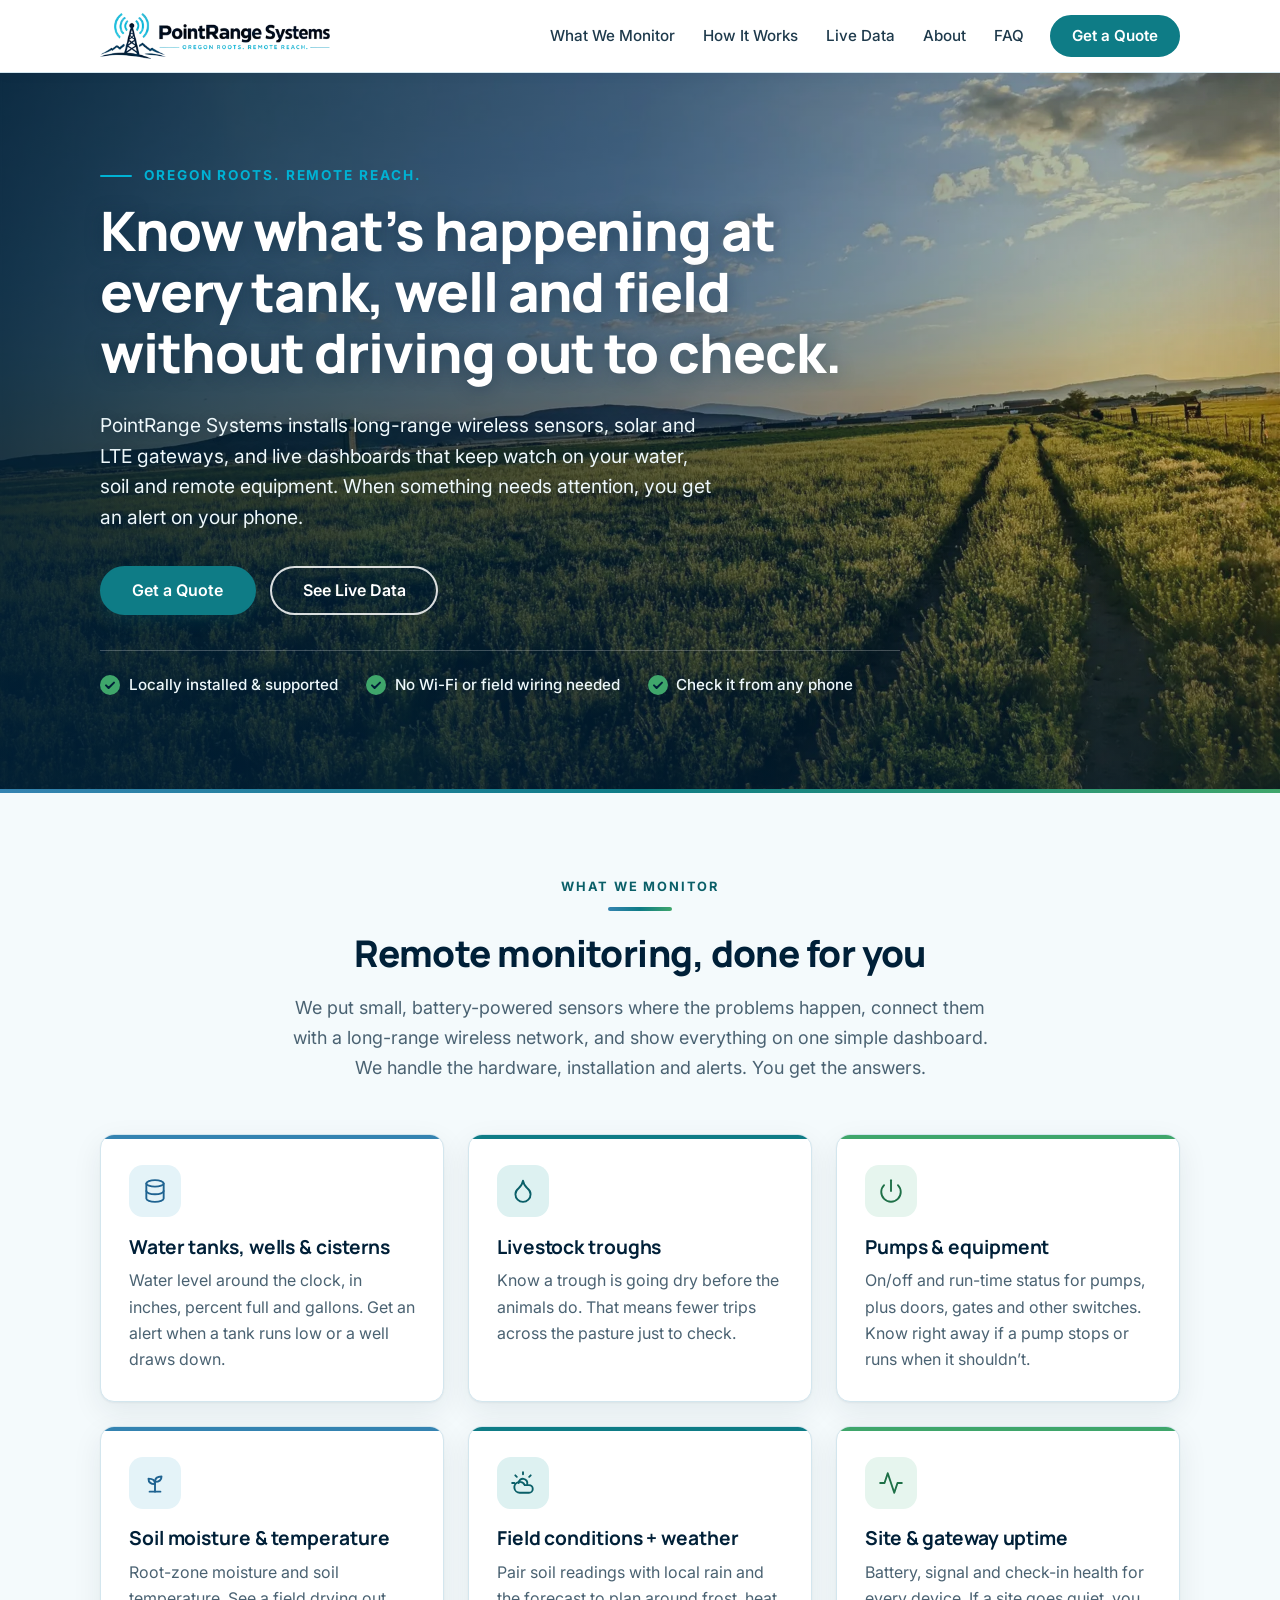
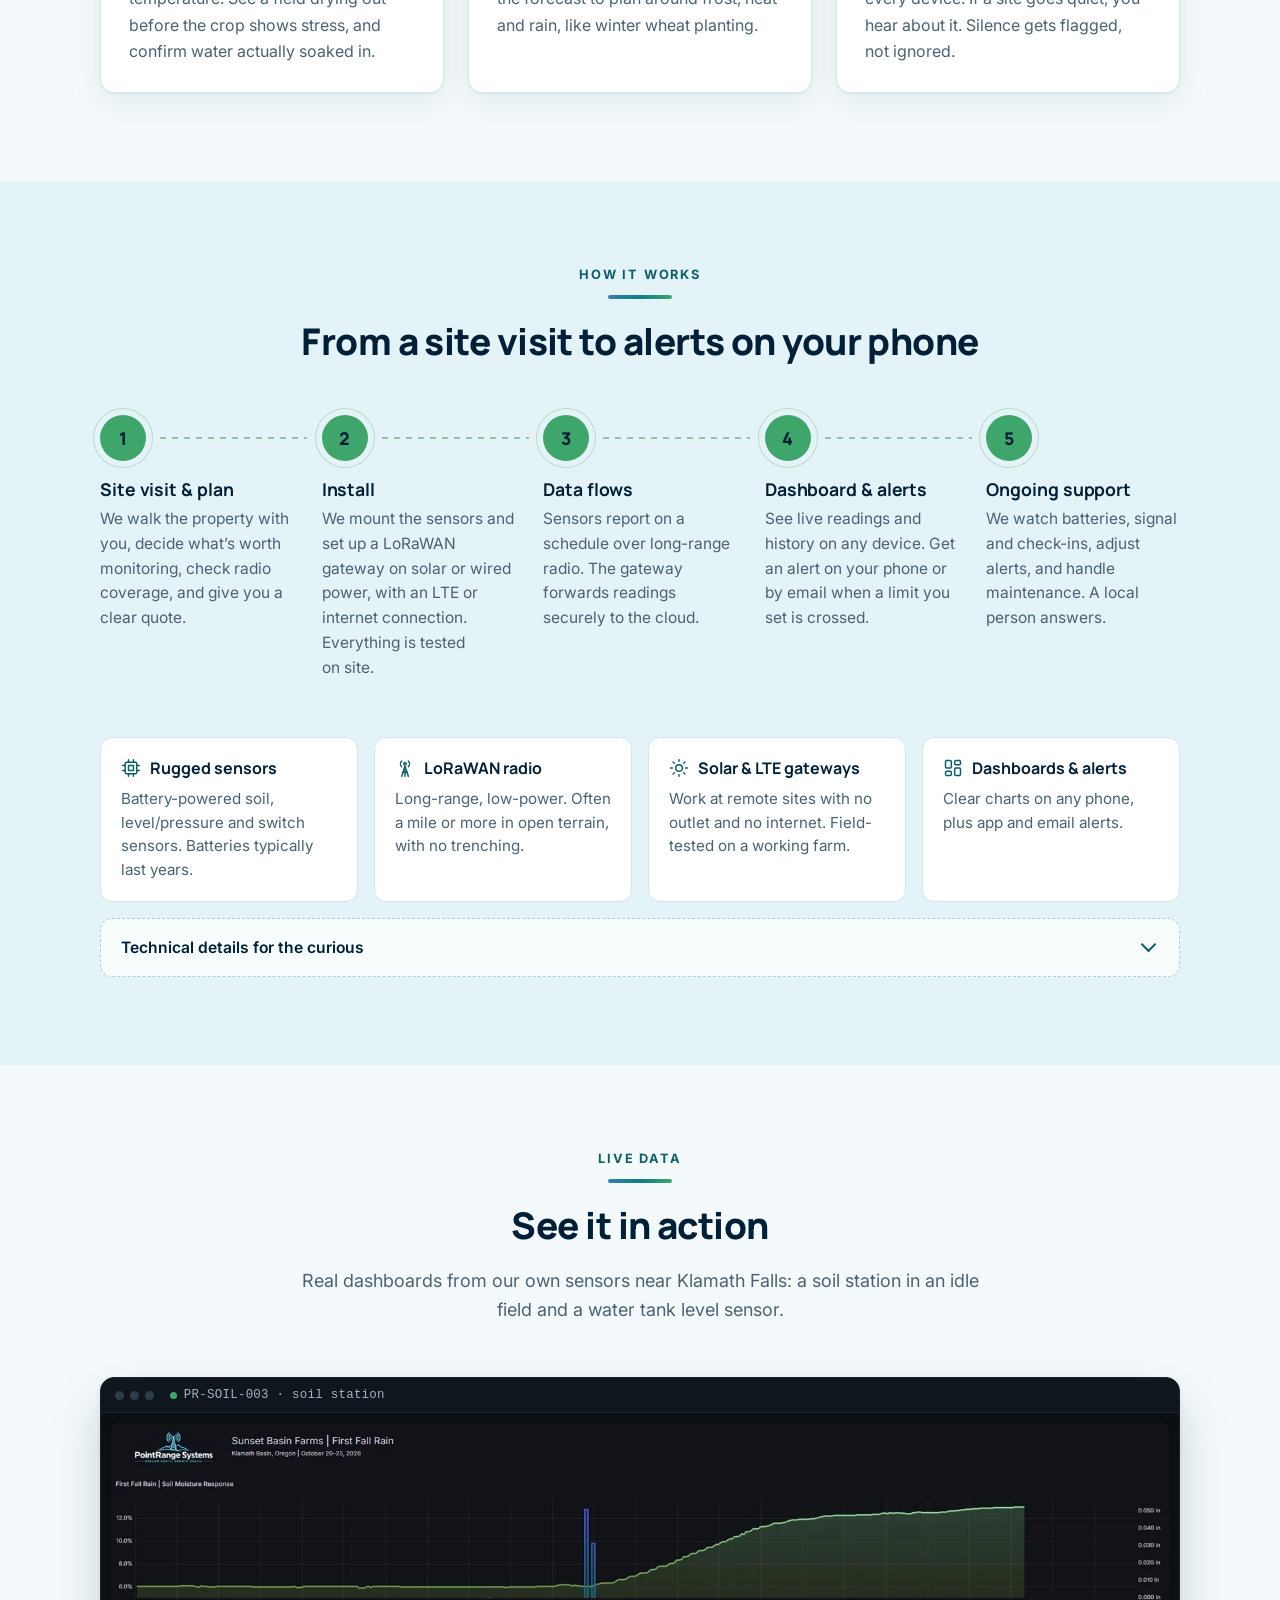
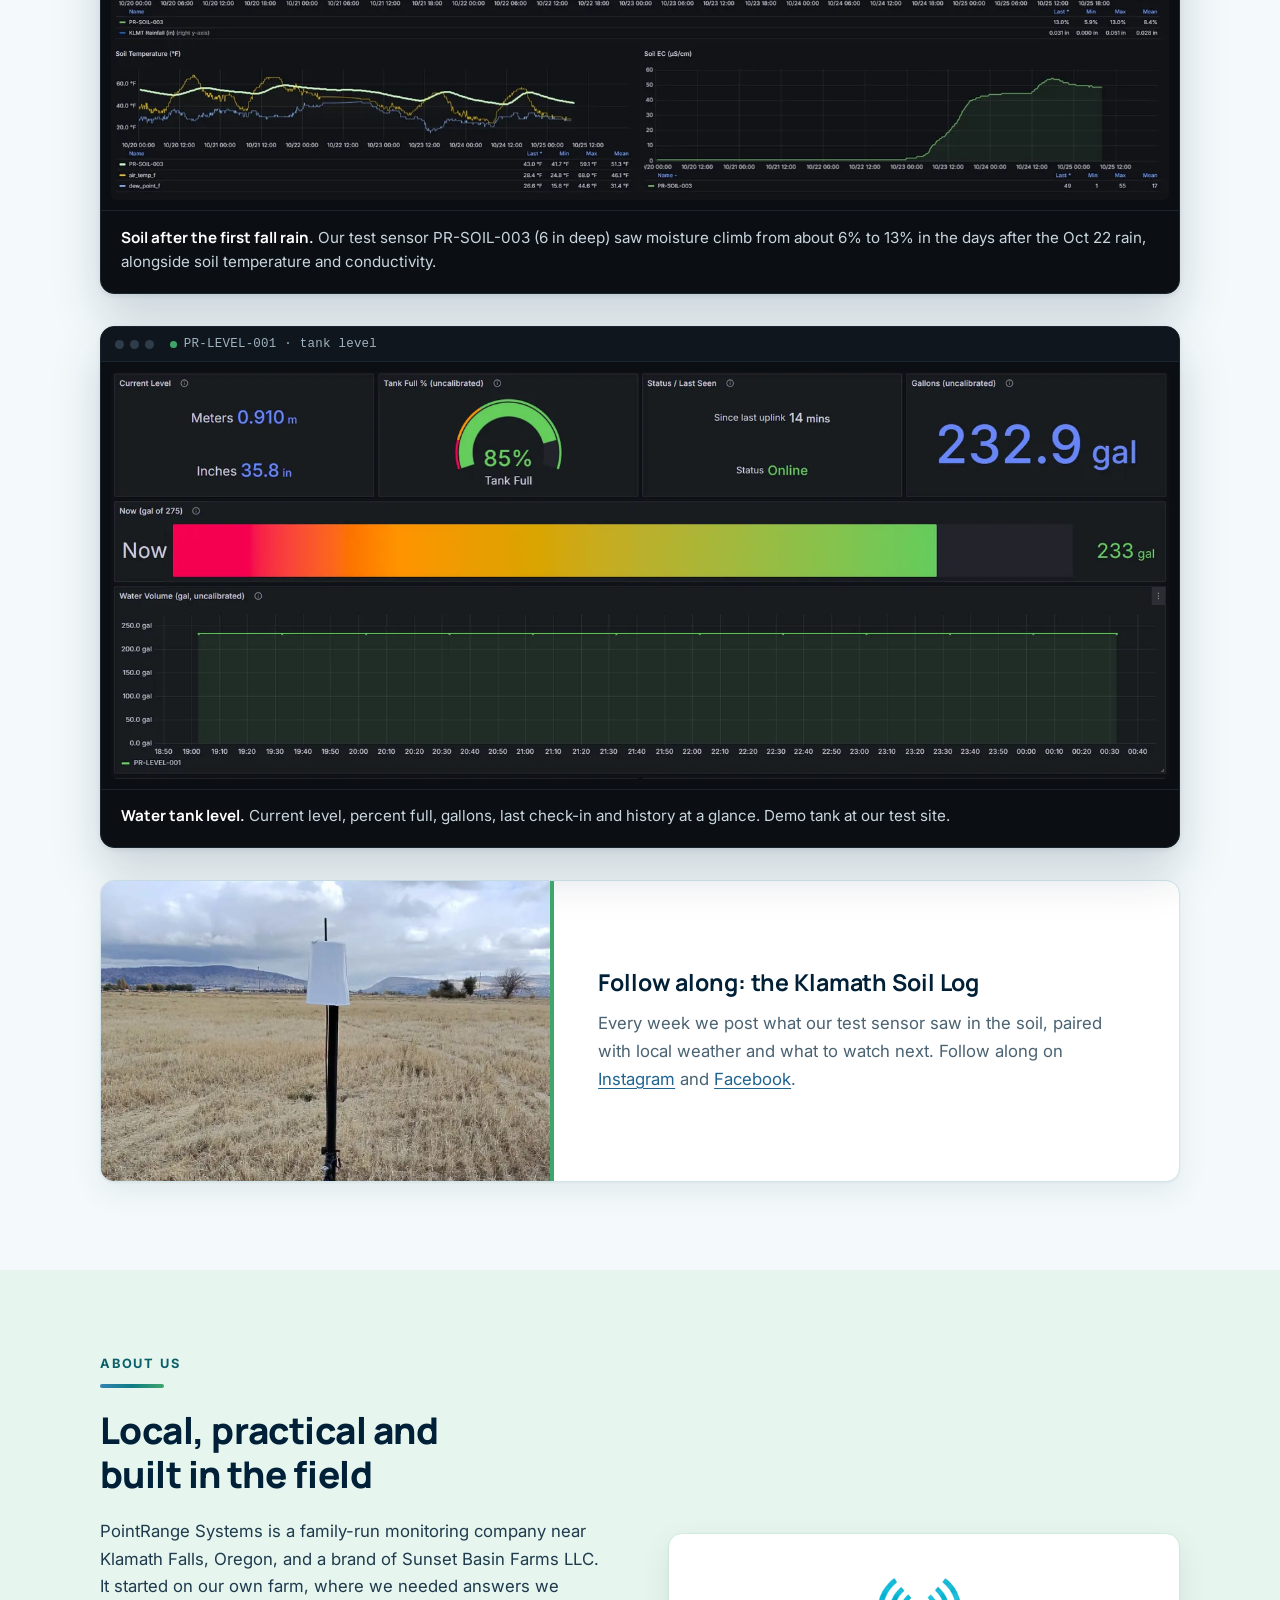
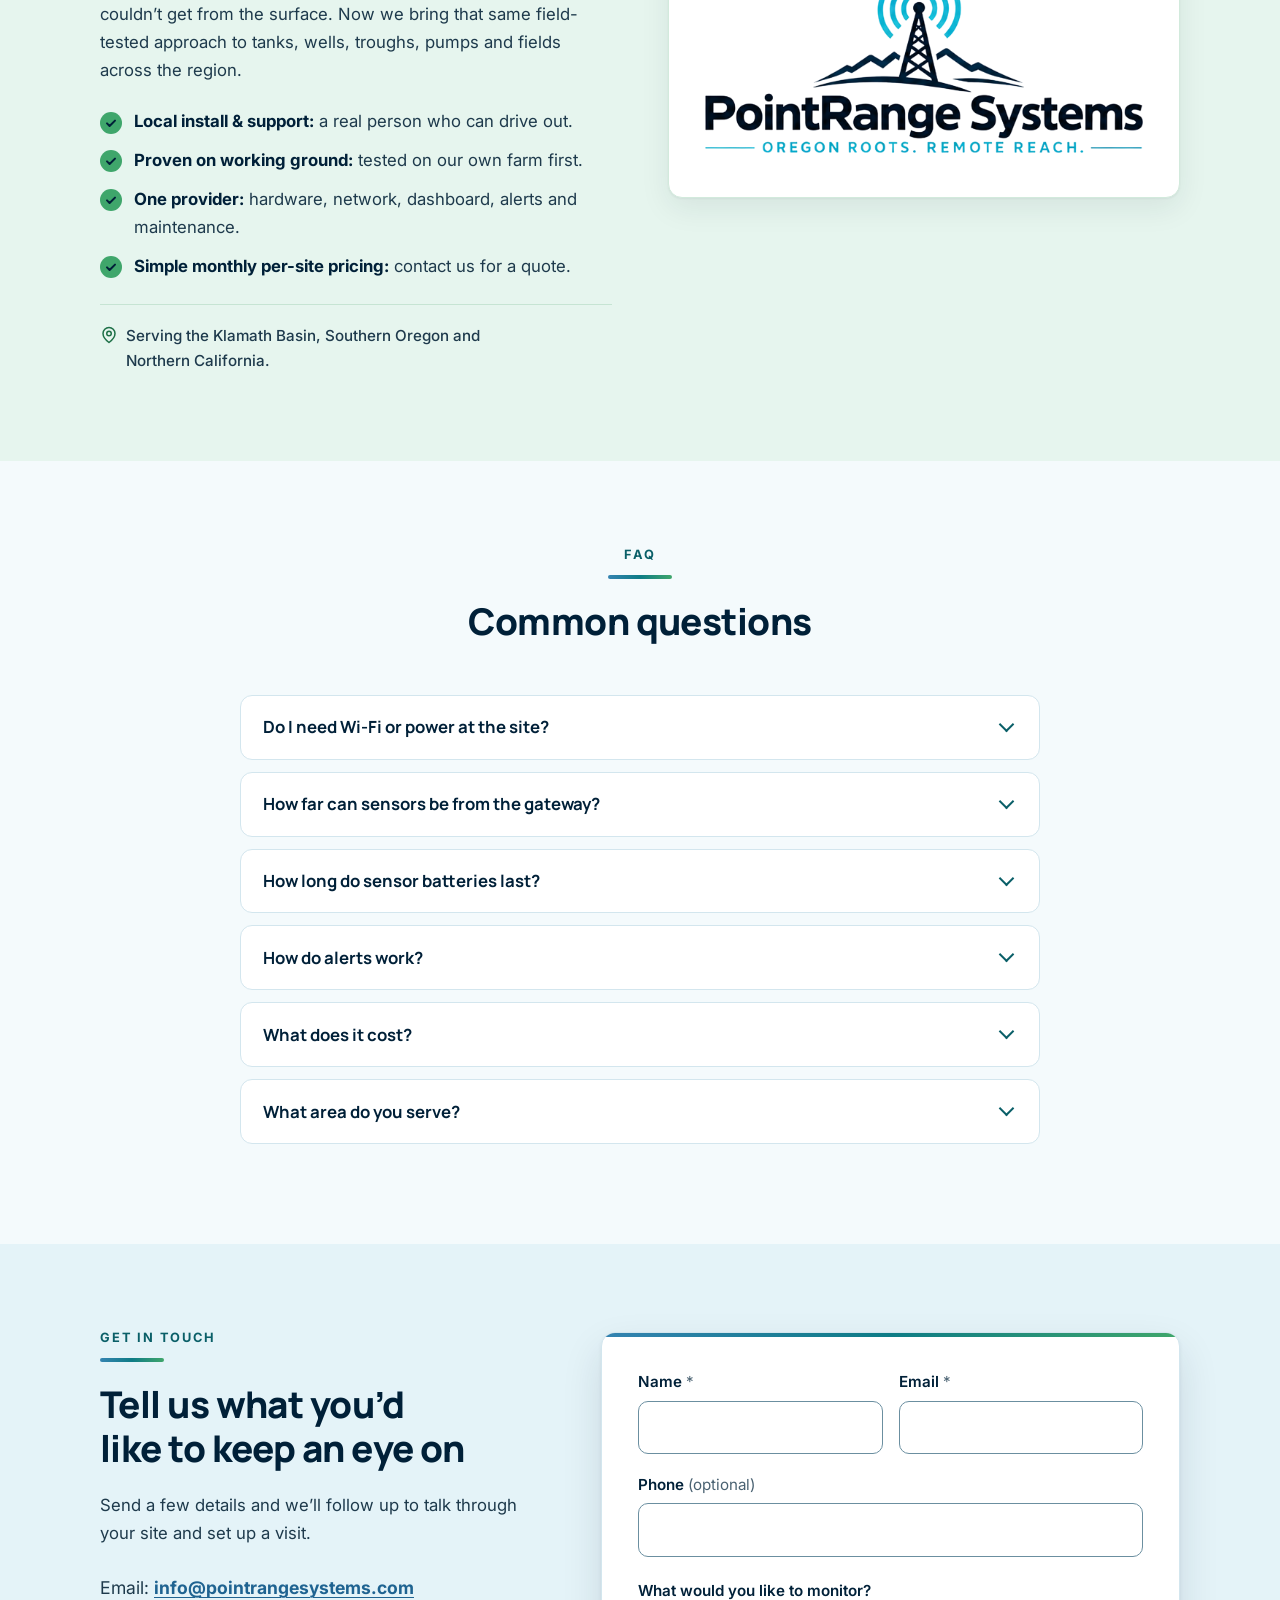
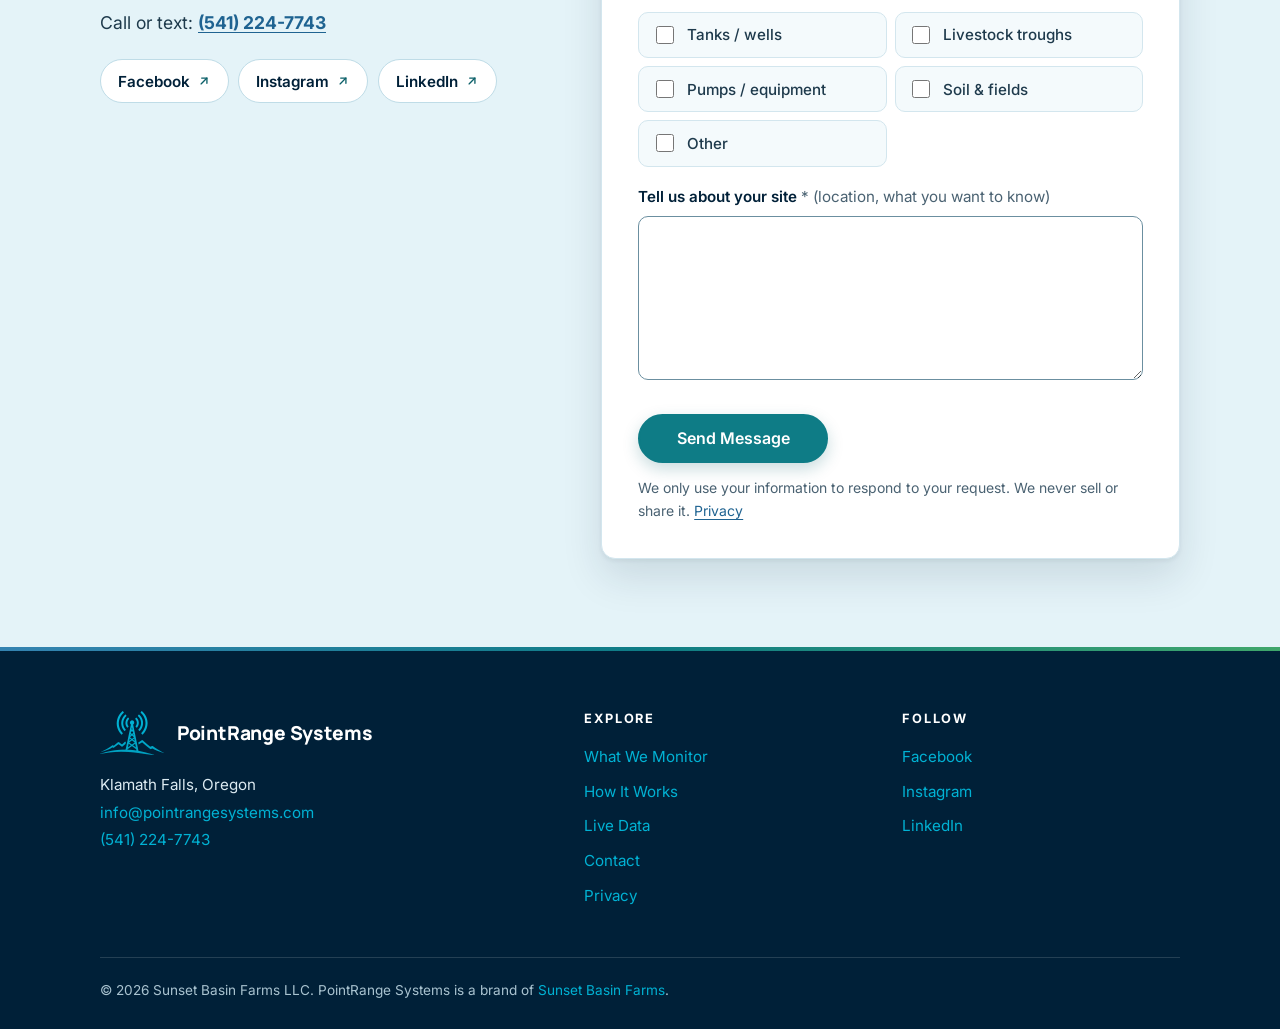
==== index.html @ 71bcc637 "Add files via upload" ====
<!DOCTYPE html>
<html lang="en">
<head>
<meta charset="UTF-8">
<meta name="viewport" content="width=device-width, initial-scale=1.0">
<title>PointRange Systems | Remote Water, Soil &amp; Site Monitoring | Klamath Falls, Oregon</title>
<meta name="description" content="Long-range wireless sensors, solar/LTE gateways and live dashboards for tanks, wells, pumps, soil and remote sites. Locally installed in the Klamath Basin.">
<link rel="canonical" href="https://pointrangesystems.com/">
<meta name="theme-color" content="#002038">
<meta property="og:type" content="website">
<meta property="og:url" content="https://pointrangesystems.com/">
<meta property="og:title" content="PointRange Systems: Know What&rsquo;s Happening at Every Remote Site">
<meta property="og:description" content="Wireless monitoring for water tanks, wells, troughs, pumps, soil and field conditions, with phone and email alerts. Oregon roots. Remote reach.">
<meta property="og:image" content="https://pointrangesystems.com/og-image.png">
<meta property="og:image:width" content="1200"><meta property="og:image:height" content="630">
<meta property="og:image:alt" content="PointRange Systems logo next to a LoRaWAN sensor station in a field near Klamath Falls">
<meta name="twitter:card" content="summary_large_image">
<meta name="twitter:title" content="PointRange Systems: Know What&rsquo;s Happening at Every Remote Site">
<meta name="twitter:description" content="Wireless monitoring for water tanks, wells, troughs, pumps, soil and field conditions, with phone and email alerts. Oregon roots. Remote reach.">
<meta name="twitter:image" content="https://pointrangesystems.com/og-image.png">
<link rel="icon" href="favicon.ico" sizes="any">
<link rel="icon" href="favicon-32.png" type="image/png" sizes="32x32">
<link rel="apple-touch-icon" href="apple-touch-icon.png">
<link rel="manifest" href="site.webmanifest">
<link rel="preconnect" href="https://fonts.googleapis.com"><link rel="preconnect" href="https://fonts.gstatic.com" crossorigin>
<link href="https://fonts.googleapis.com/css2?family=Inter:wght@400;500;600&amp;family=Manrope:wght@700;800&amp;display=swap" rel="stylesheet">
<link rel="preload" as="image" href="images/hero-field-golden-hour.webp" type="image/webp" fetchpriority="high">
<link rel="stylesheet" href="css/styles.css">
<script>document.documentElement.className="js";</script>
<script type="application/ld+json">
{"@context":"https://schema.org","@type":"LocalBusiness","name":"PointRange Systems","url":"https://pointrangesystems.com/","logo":"https://pointrangesystems.com/images/brand/logo-full.png","image":"https://pointrangesystems.com/og-image.png","email":"info@pointrangesystems.com","telephone":"+1-541-224-7743","description":"LoRaWAN remote monitoring for water tanks, wells, troughs, pumps, soil and remote sites.","address":{"@type":"PostalAddress","addressLocality":"Klamath Falls","addressRegion":"OR","addressCountry":"US"},"areaServed":["Klamath Basin","Southern Oregon","Northern California"],"parentOrganization":{"@type":"Organization","name":"Sunset Basin Farms LLC"},"sameAs":["https://facebook.com/pointrangesystems","https://instagram.com/pointrangesystems","https://www.linkedin.com/company/133397220/"]}
</script>
<!-- Optional: paste a cookie-free analytics snippet (Cloudflare Web Analytics / Plausible) here. -->
</head>
<body>
<a class="skip" href="#main">Skip to content</a>
<header class="site-header">
  <nav class="site-nav" aria-label="Main">
    <div class="wrap">
      <a href="#top" class="logo"><img src="images/brand/logo-horizontal.png" alt="PointRange Systems" width="720" height="144"></a>
      <button class="nav-toggle" type="button" aria-label="Open menu" aria-expanded="false" aria-controls="primary-nav"><span></span></button>
      <ul id="primary-nav" class="nav-links">
        <li><a href="#monitor">What We Monitor</a></li>
        <li><a href="#how">How It Works</a></li>
        <li><a href="#live">Live Data</a></li>
        <li><a href="#about">About</a></li>
        <li><a href="#faq">FAQ</a></li>
        <li><a href="#contact" class="btn btn-primary">Get a Quote</a></li>
      </ul>
    </div>
  </nav>
</header>

<main id="main">

<!-- HERO -->
<section class="hero" id="top">
  <picture><source srcset="images/hero-field-golden-hour.webp" type="image/webp"><img src="images/hero-field-golden-hour.jpg" alt="Open farm field at golden hour with mountains on the horizon near Klamath Falls, Oregon" width="1920" height="1080" fetchpriority="high" decoding="async"></picture>
  <div class="wrap">
    <span class="eyebrow">Oregon Roots. Remote Reach.</span>
    <h1>Know what&rsquo;s happening at every tank, well and field without driving out to check.</h1>
    <p class="sub">PointRange Systems installs long-range wireless sensors, solar and LTE gateways, and live dashboards that keep watch on your water, soil and remote equipment. When something needs attention, you get an alert on your phone.</p>
    <div class="actions">
      <a href="#contact" class="btn btn-primary">Get a Quote</a>
      <a href="#live" class="btn btn-outline">See Live Data</a>
    </div>
    <ul class="trust">
      <li>Locally installed &amp; supported</li>
      <li>No Wi-Fi or field wiring needed</li>
      <li>Check it from any phone</li>
    </ul>
  </div>
</section>

<!-- WHAT WE MONITOR -->
<section id="monitor">
  <div class="wrap">
    <div class="section-head center">
      <span class="eyebrow">What We Monitor</span>
      <div class="accent-bar"></div>
      <h2>Remote monitoring, done for you</h2>
      <p class="lead">We put small, battery-powered sensors where the problems happen, connect them with a long-range wireless network, and show everything on one simple dashboard. We handle the hardware, installation and alerts. You get the answers.</p>
    </div>
    <div class="grid g3">
      <article class="card"><span class="icon" aria-hidden="true"><svg viewBox="0 0 24 24" fill="none" stroke="currentColor" stroke-width="1.75" stroke-linecap="round" stroke-linejoin="round"><ellipse cx="12" cy="5" rx="8" ry="3"/><path d="M4 5v14c0 1.7 3.6 3 8 3s8-1.3 8-3V5"/><path d="M4 12c0 1.7 3.6 3 8 3s8-1.3 8-3"/></svg></span><h3>Water tanks, wells &amp; cisterns</h3><p>Water level around the clock, in inches, percent full and gallons. Get an alert when a tank runs low or a well draws down.</p></article>
      <article class="card"><span class="icon" aria-hidden="true"><svg viewBox="0 0 24 24" fill="none" stroke="currentColor" stroke-width="1.75" stroke-linecap="round" stroke-linejoin="round"><path d="M12 22a7 7 0 0 0 7-7c0-2-1-3.9-3-5.5S12.5 5.5 12 2.5C11.5 5.5 10 7.9 8 9.5S5 13 5 15a7 7 0 0 0 7 7z"/></svg></span><h3>Livestock troughs</h3><p>Know a trough is going dry before the animals do. That means fewer trips across the pasture just to check.</p></article>
      <article class="card"><span class="icon" aria-hidden="true"><svg viewBox="0 0 24 24" fill="none" stroke="currentColor" stroke-width="1.75" stroke-linecap="round" stroke-linejoin="round"><path d="M12 2v10"/><path d="M18.4 6.6a9 9 0 1 1-12.8 0"/></svg></span><h3>Pumps &amp; equipment</h3><p>On/off and run-time status for pumps, plus doors, gates and other switches. Know right away if a pump stops or runs when it shouldn&rsquo;t.</p></article>
      <article class="card"><span class="icon" aria-hidden="true"><svg viewBox="0 0 24 24" fill="none" stroke="currentColor" stroke-width="1.75" stroke-linecap="round" stroke-linejoin="round"><path d="M7 20h10"/><path d="M12 20v-9"/><path d="M12 11c0-3 2-5 6-5 0 3-2 5-6 5z"/><path d="M12 13c0-3-2-5-6-5 0 3 2 5 6 5z"/></svg></span><h3>Soil moisture &amp; temperature</h3><p>Root-zone moisture and soil temperature. See a field drying out before the crop shows stress, and confirm water actually soaked in.</p></article>
      <article class="card"><span class="icon" aria-hidden="true"><svg viewBox="0 0 24 24" fill="none" stroke="currentColor" stroke-width="1.75" stroke-linecap="round" stroke-linejoin="round"><path d="M12 2v2M4.9 4.9l1.4 1.4M2 12h2M19.1 4.9l-1.4 1.4"/><path d="M15.9 13A4 4 0 1 0 8 12"/><path d="M17.5 21H9a5 5 0 1 1 4.6-7h3.9a3.5 3.5 0 0 1 0 7z"/></svg></span><h3>Field conditions + weather</h3><p>Pair soil readings with local rain and the forecast to plan around frost, heat and rain, like winter wheat planting.</p></article>
      <article class="card"><span class="icon" aria-hidden="true"><svg viewBox="0 0 24 24" fill="none" stroke="currentColor" stroke-width="1.75" stroke-linecap="round" stroke-linejoin="round"><path d="M22 12h-4l-3 9L9 3l-3 9H2"/></svg></span><h3>Site &amp; gateway uptime</h3><p>Battery, signal and check-in health for every device. If a site goes quiet, you hear about it. Silence gets flagged, not ignored.</p></article>
    </div>
  </div>
</section>

<!-- HOW IT WORKS -->
<section id="how" class="band-sky">
  <div class="wrap">
    <div class="section-head center">
      <span class="eyebrow">How It Works</span>
      <div class="accent-bar"></div>
      <h2>From a site visit to alerts on your phone</h2>
    </div>
    <ol class="steps">
      <li><h3>Site visit &amp; plan</h3><p>We walk the property with you, decide what&rsquo;s worth monitoring, check radio coverage, and give you a clear quote.</p></li>
      <li><h3>Install</h3><p>We mount the sensors and set up a LoRaWAN gateway on solar or wired power, with an LTE or internet connection. Everything is tested on site.</p></li>
      <li><h3>Data flows</h3><p>Sensors report on a schedule over long-range radio. The gateway forwards readings securely to the cloud.</p></li>
      <li><h3>Dashboard &amp; alerts</h3><p>See live readings and history on any device. Get an alert on your phone or by email when a limit you set is crossed.</p></li>
      <li><h3>Ongoing support</h3><p>We watch batteries, signal and check-ins, adjust alerts, and handle maintenance. A local person answers.</p></li>
    </ol>
    <ul class="mini-tech">
      <li><strong><svg viewBox="0 0 24 24" fill="none" stroke="currentColor" stroke-width="1.75" stroke-linecap="round" stroke-linejoin="round" aria-hidden="true"><rect x="5" y="5" width="14" height="14" rx="2"/><path d="M9 9h6v6H9z"/><path d="M9 2v3M15 2v3M9 19v3M15 19v3M2 9h3M2 15h3M19 9h3M19 15h3"/></svg>Rugged sensors</strong>Battery-powered soil, level/pressure and switch sensors. Batteries typically last years.</li>
      <li><strong><svg viewBox="0 0 24 24" fill="none" stroke="currentColor" stroke-width="1.75" stroke-linecap="round" stroke-linejoin="round" aria-hidden="true"><path d="M12 10v12"/><path d="M8 22l4-12 4 12"/><path d="M9.5 17h5"/><circle cx="12" cy="7" r="1.5"/><path d="M8 3.5a5 5 0 0 0 0 7M16 3.5a5 5 0 0 1 0 7"/></svg>LoRaWAN radio</strong>Long-range, low-power. Often a mile or more in open terrain, with no trenching.</li>
      <li><strong><svg viewBox="0 0 24 24" fill="none" stroke="currentColor" stroke-width="1.75" stroke-linecap="round" stroke-linejoin="round" aria-hidden="true"><circle cx="12" cy="12" r="4"/><path d="M12 2v2M12 20v2M4.9 4.9l1.4 1.4M17.7 17.7l1.4 1.4M2 12h2M20 12h2M4.9 19.1l1.4-1.4M17.7 6.3l1.4-1.4"/></svg>Solar &amp; LTE gateways</strong>Work at remote sites with no outlet and no internet. Field-tested on a working farm.</li>
      <li><strong><svg viewBox="0 0 24 24" fill="none" stroke="currentColor" stroke-width="1.75" stroke-linecap="round" stroke-linejoin="round" aria-hidden="true"><rect x="3" y="3" width="7" height="9" rx="1.5"/><rect x="14" y="3" width="7" height="5" rx="1.5"/><rect x="14" y="12" width="7" height="9" rx="1.5"/><rect x="3" y="16" width="7" height="5" rx="1.5"/></svg>Dashboards &amp; alerts</strong>Clear charts on any phone, plus app and email alerts.</li>
    </ul>
    <details class="tech">
      <summary>Technical details for the curious</summary>
      <p>Sensors transmit on LoRaWAN (US915). We deploy Dragino LPS8-N and DLOS8N (LTE) gateways, soil moisture/temperature/EC probes, submersible pressure transmitters for tank and well levels, RS485 adapters for industrial sensors, and dry-contact counters for pump status and doors. The back end runs on ChirpStack, MQTT, Node-RED, InfluxDB and PostgreSQL, with Grafana dashboards and uptime monitoring with automated alerts.</p>
    </details>
  </div>
</section>

<!-- LIVE DATA -->
<section id="live">
  <div class="wrap">
    <div class="section-head center">
      <span class="eyebrow">Live Data</span>
      <div class="accent-bar"></div>
      <h2>See it in action</h2>
      <p class="lead">Real dashboards from our own sensors near Klamath Falls: a soil station in an idle field and a water tank level sensor.</p>
    </div>
    <div class="live-grid">
      <figure class="screen">
        <div class="screen-bar" aria-hidden="true"><i></i><i></i><i></i><span>PR-SOIL-003 &middot; soil station</span><b class="swipe-hint">Swipe to pan &rarr;</b></div>
        <div class="screen-view" tabindex="0" role="group" aria-label="Soil dashboard screenshot (scrolls sideways on small screens)"><picture><source srcset="images/dashboard-soil-first-rain.webp" type="image/webp"><img src="images/dashboard-soil-first-rain.jpg" alt="Grafana dashboard showing soil moisture at 6 inches rising from about 6% to 13% after the October 22 rain, with soil temperature and conductivity charts" width="1600" height="570" loading="lazy" decoding="async"></picture></div>
        <figcaption><strong>Soil after the first fall rain.</strong> Our test sensor PR-SOIL-003 (6&nbsp;in deep) saw moisture climb from about 6% to 13% in the days after the Oct 22 rain, alongside soil temperature and conductivity.</figcaption>
      </figure>
      <figure class="screen">
        <div class="screen-bar" aria-hidden="true"><i></i><i></i><i></i><span>PR-LEVEL-001 &middot; tank level</span><b class="swipe-hint">Swipe to pan &rarr;</b></div>
        <div class="screen-view" tabindex="0" role="group" aria-label="Tank level dashboard screenshot (scrolls sideways on small screens)"><picture><source srcset="images/dashboard-tank-level.webp" type="image/webp"><img src="images/dashboard-tank-level.jpg" alt="Tank level dashboard showing 85% full, 232.9 gallons, status online, and a water volume chart over time" width="1600" height="615" loading="lazy" decoding="async"></picture></div>
        <figcaption><strong>Water tank level.</strong> Current level, percent full, gallons, last check-in and history at a glance. Demo tank at our test site.</figcaption>
      </figure>
    </div>
    <div class="soil-log">
      <div class="photo"><picture><source srcset="images/field-sensor-klamath-test.webp" type="image/webp"><img src="images/field-sensor-klamath-test.jpg" alt="PointRange LoRaWAN sensor station on a mast in a dry, idle field with mountains and cloudy sky near Klamath Falls" width="1080" height="960" loading="lazy" decoding="async"></picture></div>
      <div class="soil-log-body">
        <h3>Follow along: the Klamath Soil Log</h3>
        <p>Every week we post what our test sensor saw in the soil, paired with local weather and what to watch next. Follow along on <a href="https://instagram.com/pointrangesystems" target="_blank" rel="noopener" aria-label="Instagram: PointRange Systems (opens in a new tab)">Instagram</a> and <a href="https://facebook.com/pointrangesystems" target="_blank" rel="noopener" aria-label="Facebook: PointRange Systems (opens in a new tab)">Facebook</a>.</p>
      </div>
    </div>
  </div>
</section>

<!-- ABOUT -->
<section id="about" class="band-sea">
  <div class="wrap split">
    <div>
      <span class="eyebrow">About Us</span>
      <div class="accent-bar"></div>
      <h2>Local, practical and built in the field</h2>
      <p>PointRange Systems is a family-run monitoring company near Klamath Falls, Oregon, and a brand of Sunset Basin Farms LLC. It started on our own farm, where we needed answers we couldn&rsquo;t get from the surface. Now we bring that same field-tested approach to tanks, wells, troughs, pumps and fields across the region.</p>
      <ul class="why-list">
        <li><strong>Local install &amp; support:</strong> a real person who can drive out.</li>
        <li><strong>Proven on working ground:</strong> tested on our own farm first.</li>
        <li><strong>One provider:</strong> hardware, network, dashboard, alerts and maintenance.</li>
        <li><strong>Simple monthly per-site pricing:</strong> contact us for a quote.</li>
      </ul>
      <p class="micro">Serving the Klamath Basin, Southern Oregon and Northern California.</p>
    </div>
    <div class="logo-card"><img src="images/brand/logo-full.png" alt="PointRange Systems: Oregon roots, remote reach" width="1200" height="480" loading="lazy" decoding="async"></div>
  </div>
</section>

<!-- FAQ -->
<section id="faq">
  <div class="wrap">
    <div class="section-head center">
      <span class="eyebrow">FAQ</span>
      <div class="accent-bar"></div>
      <h2>Common questions</h2>
    </div>
    <div class="faq">
      <details><summary>Do I need Wi-Fi or power at the site?</summary><p>No. Sensors run on batteries and talk to our gateway over long-range radio. The gateway can send data over cellular (LTE) and run on solar where there&rsquo;s no outlet.</p></details>
      <details><summary>How far can sensors be from the gateway?</summary><p>Often a mile or more in open terrain. Hills, trees and buildings shorten that. We check coverage during the site visit.</p></details>
      <details><summary>How long do sensor batteries last?</summary><p>Typically years, depending on how often a sensor reports. We monitor battery levels and replace them before they run out.</p></details>
      <details><summary>How do alerts work?</summary><p>We set limits with you, like a tank below 30%, a pump that stopped, or a sensor that hasn&rsquo;t checked in. When one is crossed, you get an alert on your phone and/or by email.</p></details>
      <details><summary>What does it cost?</summary><p>Simple monthly per-site pricing that covers monitoring, dashboard access, alerts and support. Hardware and installation are quoted for your site. Contact us for a quote.</p></details>
      <details><summary>What area do you serve?</summary><p>The Klamath Basin, Southern Oregon and Northern California. If you&rsquo;re farther out, ask anyway.</p></details>
    </div>
  </div>
</section>

<!-- CONTACT -->
<section id="contact" class="band-sky">
  <div class="wrap contact-grid">
    <div>
      <span class="eyebrow">Get in Touch</span>
      <div class="accent-bar"></div>
      <h2>Tell us what you&rsquo;d like to keep an eye on</h2>
      <p>Send a few details and we&rsquo;ll follow up to talk through your site and set up a visit.</p>
      <p class="contact-email">Email: <a href="mailto:info@pointrangesystems.com"><strong>info@pointrangesystems.com</strong></a></p>
      <p class="contact-email">Call or text: <a href="tel:+15412247743"><strong>(541) 224-7743</strong></a></p>
      <div class="socials">
        <a href="https://facebook.com/pointrangesystems" target="_blank" rel="noopener" aria-label="PointRange Systems on Facebook (opens in a new tab)">Facebook <svg viewBox="0 0 24 24" fill="none" stroke="currentColor" stroke-width="2.25" stroke-linecap="round" stroke-linejoin="round" aria-hidden="true"><path d="M7 17 17 7"/><path d="M8 7h9v9"/></svg></a>
        <a href="https://instagram.com/pointrangesystems" target="_blank" rel="noopener" aria-label="PointRange Systems on Instagram (opens in a new tab)">Instagram <svg viewBox="0 0 24 24" fill="none" stroke="currentColor" stroke-width="2.25" stroke-linecap="round" stroke-linejoin="round" aria-hidden="true"><path d="M7 17 17 7"/><path d="M8 7h9v9"/></svg></a>
        <a href="https://www.linkedin.com/company/133397220/" target="_blank" rel="noopener" aria-label="PointRange Systems on LinkedIn (opens in a new tab)">LinkedIn <svg viewBox="0 0 24 24" fill="none" stroke="currentColor" stroke-width="2.25" stroke-linecap="round" stroke-linejoin="round" aria-hidden="true"><path d="M7 17 17 7"/><path d="M8 7h9v9"/></svg></a>
      </div>
    </div>
    <form id="contact-form" action="https://formspree.io/f/xyewedev" method="POST" aria-label="Request a quote">
      <input type="hidden" name="_subject" value="New PointRange website inquiry">
      <div class="hp" aria-hidden="true"><label for="gotcha">Leave blank</label><input id="gotcha" type="text" name="_gotcha" tabindex="-1" autocomplete="off"></div>
      <div class="field-row">
        <div><label for="name">Name <span class="req" aria-hidden="true">*</span></label><input id="name" name="name" type="text" required autocomplete="name"></div>
        <div><label for="email">Email <span class="req" aria-hidden="true">*</span></label><input id="email" name="email" type="email" required autocomplete="email"></div>
      </div>
      <label for="phone">Phone <span class="opt">(optional)</span></label>
      <input id="phone" name="phone" type="tel" inputmode="tel" autocomplete="tel">
      <fieldset>
        <legend>What would you like to monitor?</legend>
        <div class="checks">
          <label><input type="checkbox" name="monitor[]" value="Tanks / wells"> Tanks / wells</label>
          <label><input type="checkbox" name="monitor[]" value="Livestock troughs"> Livestock troughs</label>
          <label><input type="checkbox" name="monitor[]" value="Pumps / equipment"> Pumps / equipment</label>
          <label><input type="checkbox" name="monitor[]" value="Soil &amp; fields"> Soil &amp; fields</label>
          <label><input type="checkbox" name="monitor[]" value="Other"> Other</label>
        </div>
      </fieldset>
      <label for="message">Tell us about your site <span class="req" aria-hidden="true">*</span> <span class="opt">(location, what you want to know)</span></label>
      <textarea id="message" name="message" rows="5" required></textarea>
      <p class="form-actions"><button type="submit" class="btn btn-primary">Send Message</button></p>
      <p class="micro">We only use your information to respond to your request. We never sell or share it. <a href="privacy.html">Privacy</a></p>
      <div id="form-msg" class="form-msg" role="status" aria-live="polite"></div>
    </form>
  </div>
</section>

</main>

<footer>
  <div class="wrap">
    <div class="foot-grid">
      <div>
        <div class="foot-logo"><img src="images/brand/logo-icon-cyan.png" alt="" width="512" height="352" loading="lazy" decoding="async">PointRange Systems</div>
        <p>Klamath Falls, Oregon<br><a href="mailto:info@pointrangesystems.com">info@pointrangesystems.com</a><br><a href="tel:+15412247743">(541) 224-7743</a></p>
      </div>
      <nav aria-label="Footer">
        <h2>Explore</h2>
        <ul>
          <li><a href="#monitor">What We Monitor</a></li>
          <li><a href="#how">How It Works</a></li>
          <li><a href="#live">Live Data</a></li>
          <li><a href="#contact">Contact</a></li>
          <li><a href="privacy.html">Privacy</a></li>
        </ul>
      </nav>
      <div>
        <h2>Follow</h2>
        <ul>
          <li><a href="https://facebook.com/pointrangesystems" target="_blank" rel="noopener" aria-label="PointRange Systems on Facebook (opens in a new tab)">Facebook</a></li>
          <li><a href="https://instagram.com/pointrangesystems" target="_blank" rel="noopener" aria-label="PointRange Systems on Instagram (opens in a new tab)">Instagram</a></li>
          <li><a href="https://www.linkedin.com/company/133397220/" target="_blank" rel="noopener" aria-label="PointRange Systems on LinkedIn (opens in a new tab)">LinkedIn</a></li>
        </ul>
      </div>
    </div>
    <div class="foot-bottom">&copy; <span id="year">2026</span> Sunset Basin Farms LLC. PointRange Systems is a brand of <a href="https://sunsetbasinfarms.org" target="_blank" rel="noopener">Sunset Basin Farms</a>.</div>
  </div>
</footer>
<script src="js/main.js" defer></script>
</body>
</html>
---- css/styles.css ----
/* ==========================================================================
   PointRange Systems — site stylesheet
   Light water-blue and green palette, navy text and footer.
   Sections: tokens · base · buttons · header/nav · hero · section headings ·
   cards · steps · tech tiles · live data · about · FAQ · contact · footer ·
   privacy page · responsive · reduced motion · print
   ========================================================================== */

/* ---------- Tokens ---------- */
:root {
  --navy: #002038;
  --ink: #1E3A4C;
  --muted: #4A6272;
  --mist: #F4FAFC;
  --sky: #E4F3F8;
  --seafoam: #E6F5EE;
  --line: #D3E6EE;
  --card: #FFFFFF;
  --water: #3483B1;
  --blue-deep: #1F6391;
  --teal: #0E7C86;
  --teal-deep: #0A5F68;
  --green: #3FA66B;
  --green-deep: #1E7047;
  --cyan: #00B2D4;

  --radius: 14px;
  --radius-sm: 10px;
  --shadow: 0 1px 2px rgba(0, 32, 56, .05), 0 10px 30px rgba(0, 32, 56, .08);
  --shadow-lift: 0 2px 4px rgba(0, 32, 56, .06), 0 18px 40px rgba(0, 32, 56, .12);
  --accent: linear-gradient(90deg, var(--water), var(--teal), var(--green));
  --nav-h: 72px;
  --section-pad: 88px;
  --gutter: 1.25rem;

  --head: "Manrope", system-ui, -apple-system, "Segoe UI", Roboto, Arial, sans-serif;
  --body: "Inter", system-ui, -apple-system, "Segoe UI", Roboto, Arial, sans-serif;
}

/* ---------- Base ---------- */
*, *::before, *::after { box-sizing: border-box; }
html { scroll-behavior: smooth; scroll-padding-top: calc(var(--nav-h) + 12px); -webkit-text-size-adjust: 100%; text-size-adjust: 100%; }
body {
  margin: 0;
  background: var(--mist);
  color: var(--ink);
  font-family: var(--body);
  font-size: 1.05rem;
  line-height: 1.65;
  -webkit-font-smoothing: antialiased;
  overflow-wrap: break-word;
}
img { max-width: 100%; height: auto; display: block; }
a { color: var(--blue-deep); text-decoration-thickness: 1px; text-underline-offset: 3px; }
a:hover { color: var(--teal-deep); text-decoration-thickness: 2px; }
:focus-visible { outline: 3px solid var(--teal-deep); outline-offset: 3px; border-radius: 4px; }
::selection { background: #BFE3EE; color: var(--navy); }
h1, h2, h3 { font-family: var(--head); color: var(--navy); line-height: 1.2; margin: 0 0 .6em; text-wrap: balance; }
h1 { font-size: clamp(2.1rem, 4.5vw, 3.4rem); font-weight: 800; letter-spacing: -.02em; line-height: 1.12; }
h2 { font-size: clamp(1.6rem, 3vw, 2.3rem); font-weight: 800; letter-spacing: -.015em; }
h3 { font-size: 1.2rem; font-weight: 700; letter-spacing: -.005em; }
p { margin: 0 0 1em; text-wrap: pretty; }

.skip { position: absolute; left: -999px; top: 0; background: var(--navy); color: #fff; padding: .7rem 1.1rem; z-index: 100; border-radius: 0 0 8px 0; font-weight: 600; }
.skip:focus { left: 0; color: #fff; }
.wrap { max-width: 1120px; margin: 0 auto; padding: 0 var(--gutter); }
section { padding: var(--section-pad) 0; }
.band-sky { background: var(--sky); }
.band-sea { background: var(--seafoam); }
.micro { font-size: .875rem; color: var(--muted); margin: .8rem 0 0; }

/* ---------- Buttons ---------- */
.btn {
  display: inline-flex; align-items: center; justify-content: center; gap: .5rem;
  min-height: 48px; padding: .8rem 1.6rem; border-radius: 999px; border: 2px solid transparent;
  font: 600 1rem/1.2 var(--body); text-decoration: none; cursor: pointer;
  transition: background-color .2s, color .2s, border-color .2s, box-shadow .2s, transform .2s;
}
.btn-primary { background: var(--teal); border-color: var(--teal); color: #fff; box-shadow: 0 6px 16px rgba(10, 95, 104, .22); }
.btn-primary:hover { background: var(--teal-deep); border-color: var(--teal-deep); color: #fff; transform: translateY(-1px); box-shadow: 0 10px 22px rgba(10, 95, 104, .28); }
.btn-primary:active { transform: none; box-shadow: 0 3px 8px rgba(10, 95, 104, .22); }
.btn-outline { border-color: rgba(255, 255, 255, .85); color: #fff; background: rgba(0, 32, 56, .18); }
.btn-outline:hover { background: #fff; border-color: #fff; color: var(--navy); }
.btn[disabled] { opacity: .7; cursor: progress; transform: none; box-shadow: none; }

/* ---------- Header / nav ---------- */
.site-header {
  position: sticky; top: 0; z-index: 50;
  background: rgba(255, 255, 255, .94);
  -webkit-backdrop-filter: blur(10px); backdrop-filter: blur(10px);
  border-bottom: 1px solid var(--line);
  box-shadow: 0 1px 12px rgba(0, 32, 56, .05);
}
.site-nav .wrap { display: flex; align-items: center; justify-content: space-between; gap: 1rem; min-height: var(--nav-h); }
.logo { display: inline-flex; align-items: center; flex: none; border-radius: 6px; }
.logo img { height: 46px; width: auto; }
.nav-links { display: flex; align-items: center; gap: .25rem; list-style: none; margin: 0; padding: 0; }
.nav-links a:not(.btn) {
  display: block; padding: .55rem .75rem; border-radius: 8px;
  color: var(--ink); font-weight: 500; font-size: .95rem; text-decoration: none;
  transition: background-color .2s, color .2s;
}
.nav-links a:not(.btn):hover { color: var(--teal-deep); background: var(--sky); }
.nav-links .btn { min-height: 42px; padding: .55rem 1.25rem; margin-left: .6rem; font-size: .95rem; box-shadow: none; }
.site-nav .wrap > .btn { min-height: 42px; padding: .55rem 1.25rem; font-size: .95rem; box-shadow: none; }
.nav-toggle {
  display: none; width: 44px; height: 44px; padding: 0; border: 1px solid var(--line); border-radius: 10px;
  background: #fff; cursor: pointer; align-items: center; justify-content: center;
}
.nav-toggle:hover { border-color: var(--teal); }
.nav-toggle span, .nav-toggle span::before, .nav-toggle span::after {
  display: block; width: 20px; height: 2px; border-radius: 2px; background: var(--navy); transition: transform .2s, background-color .2s;
}
.nav-toggle span { position: relative; }
.nav-toggle span::before, .nav-toggle span::after { content: ""; position: absolute; left: 0; }
.nav-toggle span::before { top: -6px; }
.nav-toggle span::after { top: 6px; }
.nav-toggle[aria-expanded="true"] span { background: transparent; }
.nav-toggle[aria-expanded="true"] span::before { transform: translateY(6px) rotate(45deg); }
.nav-toggle[aria-expanded="true"] span::after { transform: translateY(-6px) rotate(-45deg); }

/* ---------- Hero ---------- */
.hero {
  position: relative; display: flex; align-items: center; overflow: hidden;
  min-height: min(84vh, 720px); padding: 0; color: #fff; background: var(--navy);
}
.hero picture, .hero picture img { position: absolute; inset: 0; width: 100%; height: 100%; object-fit: cover; object-position: 50% 62%; }
/* Navy overlay: left-to-right for the text column, plus a soft floor so the trust line stays readable. */
.hero::before {
  content: ""; position: absolute; inset: 0; z-index: 1;
  background:
    linear-gradient(180deg, rgba(0, 32, 56, 0) 55%, rgba(0, 32, 56, .45) 100%),
    linear-gradient(90deg, rgba(0, 32, 56, .84) 0%, rgba(0, 32, 56, .58) 50%, rgba(0, 32, 56, .14) 100%);
}
/* Water-to-field accent line where the photo meets the page. */
.hero::after { content: ""; position: absolute; left: 0; right: 0; bottom: 0; height: 4px; z-index: 2; background: var(--accent); }
.hero .wrap { position: relative; z-index: 2; width: 100%; padding-top: 5.5rem; padding-bottom: 5.5rem; }
.hero .eyebrow { display: flex; align-items: center; gap: .75rem; margin-bottom: 1.1rem; color: var(--cyan); font-size: .85rem; }
.hero .eyebrow::before { content: ""; flex: none; width: 32px; height: 2px; border-radius: 2px; background: var(--cyan); }
.hero h1 { color: #fff; max-width: 800px; margin-bottom: .5em; text-shadow: 0 1px 18px rgba(0, 32, 56, .4); }
.hero .sub { max-width: 620px; font-size: 1.2rem; line-height: 1.6; color: #EEF8FB; margin: 0; text-shadow: 0 1px 10px rgba(0, 32, 56, .35); }
.hero .actions { display: flex; flex-wrap: wrap; gap: .9rem; margin: 2.1rem 0 2.2rem; }
.hero .btn { padding-inline: 1.9rem; }
.hero :focus-visible { outline-color: #fff; }
.trust {
  list-style: none; display: flex; flex-wrap: wrap; gap: .6rem 1.75rem; margin: 0; padding: 1.3rem 0 0;
  max-width: 800px; border-top: 1px solid rgba(255, 255, 255, .24);
  font-size: .95rem; font-weight: 500; color: #EEF8FB;
}
.trust li { display: inline-flex; align-items: center; gap: .55rem; }
.trust li::before {
  content: ""; flex: none; width: 20px; height: 20px; border-radius: 50%;
  background: var(--green) url("data:image/svg+xml,%3Csvg xmlns='http://www.w3.org/2000/svg' viewBox='0 0 18 18'%3E%3Cpath d='M5 9.4l2.6 2.6L13 6.6' fill='none' stroke='%23002038' stroke-width='2' stroke-linecap='round' stroke-linejoin='round'/%3E%3C/svg%3E") center / 18px no-repeat;
}

/* ---------- Section headings ---------- */
.eyebrow {
  display: block; margin-bottom: .8rem;
  font: 700 .8rem/1 var(--body); letter-spacing: .14em; text-transform: uppercase; color: var(--teal-deep);
}
.accent-bar { width: 64px; height: 4px; border-radius: 4px; background: var(--accent); margin: 0 0 1.25rem; }
.center { text-align: center; }
.center .accent-bar { margin-inline: auto; }
.section-head { margin-bottom: 3.25rem; }
.section-head h2 { margin-bottom: .5em; }
.section-head > :last-child { margin-bottom: 0; }
.lead { max-width: 700px; margin: 0 auto; color: var(--muted); font-size: 1.125rem; }

/* ---------- Cards (What We Monitor) ---------- */
.grid { display: grid; gap: 1.5rem; }
.g3 { grid-template-columns: repeat(3, 1fr); }
.card {
  position: relative; overflow: hidden;
  background: var(--card); border: 1px solid var(--line); border-radius: var(--radius); box-shadow: var(--shadow);
  padding: 30px 28px 28px;
  transition: transform .2s, box-shadow .2s, border-color .2s;
}
.card::before { content: ""; position: absolute; top: 0; left: 0; right: 0; height: 4px; background: var(--water); }
.card:nth-child(3n+2)::before { background: var(--teal); }
.card:nth-child(3n)::before { background: var(--green); }
.card:hover { transform: translateY(-3px); box-shadow: var(--shadow-lift); border-color: #BCD9E4; }
.card h3 { margin-bottom: .45em; }
.card p { margin: 0; color: var(--muted); font-size: 1rem; }
.icon {
  display: grid; place-items: center; width: 52px; height: 52px; margin-bottom: 1.15rem;
  border-radius: 14px; background: var(--sky); color: var(--blue-deep);
}
.card:nth-child(3n+2) .icon { background: #DDF1F1; color: var(--teal-deep); }
.card:nth-child(3n) .icon { background: var(--seafoam); color: var(--green-deep); }
.icon svg { width: 26px; height: 26px; }

/* ---------- Steps (How It Works) ---------- */
.steps { list-style: none; counter-reset: s; display: grid; grid-template-columns: repeat(5, 1fr); gap: 1.75rem; margin: 0; padding: 0; }
.steps li { position: relative; counter-increment: s; }
.steps li::before {
  content: counter(s); position: relative; z-index: 1;
  display: grid; place-items: center; width: 46px; height: 46px; margin-bottom: 1.1rem;
  border-radius: 50%; background: var(--green); color: var(--navy);
  font: 800 1.1rem var(--head); box-shadow: 0 0 0 6px var(--sky), 0 0 0 7px #B9DDC8;
}
.steps li::after {
  content: ""; position: absolute; top: 22px; left: 60px; right: -.85rem; height: 2px;
  background: repeating-linear-gradient(90deg, #8FC4A6 0 6px, transparent 6px 12px);
}
.steps li:last-child::after { display: none; }
.steps h3 { font-size: 1.1rem; margin-bottom: .4em; }
.steps p { margin: 0; color: var(--muted); font-size: .97rem; line-height: 1.6; }

/* ---------- Tech tiles + technical details ---------- */
.mini-tech { list-style: none; display: grid; grid-template-columns: repeat(4, 1fr); gap: 1rem; margin: 3.5rem 0 0; padding: 0; }
.mini-tech li {
  background: #fff; border: 1px solid var(--line); border-radius: 12px;
  padding: 1.15rem 1.25rem 1.2rem; font-size: .95rem; line-height: 1.55; color: var(--muted);
}
.mini-tech strong { display: flex; align-items: center; gap: .55rem; margin-bottom: .4rem; color: var(--navy); font-family: var(--head); font-size: 1rem; }
.mini-tech svg { flex: none; width: 20px; height: 20px; color: var(--teal-deep); }

details summary { cursor: pointer; list-style: none; }
details summary::-webkit-details-marker { display: none; }
details summary {
  display: flex; align-items: center; justify-content: space-between; gap: 1rem;
  font-weight: 600; color: var(--navy);
}
details summary::after {
  content: ""; flex: none; width: 11px; height: 11px; margin-right: 5px;
  border-right: 2px solid var(--teal-deep); border-bottom: 2px solid var(--teal-deep);
  transform: translateY(-3px) rotate(45deg); transition: transform .2s;
}
details[open] > summary::after { transform: translateY(3px) rotate(-135deg); }
details summary:hover { color: var(--teal-deep); }
details.tech { margin-top: 1rem; background: rgba(255, 255, 255, .7); border: 1px dashed #A9CEDB; border-radius: 12px; }
details.tech summary { padding: 1rem 1.25rem; border-radius: 12px; font-size: .98rem; }
details.tech[open] { background: #fff; border-style: solid; border-color: var(--line); }
details.tech p { margin: 0; padding: 0 1.25rem 1.2rem; max-width: 900px; color: var(--muted); font-size: .97rem; }

/* ---------- Live data ---------- */
.live-grid { display: grid; gap: 2rem; }
figure { margin: 0; }
.screen {
  background: #0B0F14; border: 1px solid #1B2530; border-radius: var(--radius);
  box-shadow: 0 2px 4px rgba(0, 32, 56, .08), 0 24px 50px rgba(0, 32, 56, .18); overflow: hidden;
}
.screen-bar { display: flex; align-items: center; gap: 6px; padding: 11px 14px; border-bottom: 1px solid #1B2530; background: #10161D; }
.screen-bar i { width: 9px; height: 9px; border-radius: 50%; background: #2F3C49; }
.screen-bar span {
  margin-left: .6rem; display: inline-flex; align-items: center; gap: .45rem;
  font: 500 .78rem/1 ui-monospace, SFMono-Regular, Menlo, Consolas, monospace; letter-spacing: .02em; color: #9FB3C0;
}
.screen-bar span::before { content: ""; width: 7px; height: 7px; border-radius: 50%; background: var(--green); }
.screen-view { padding: 10px; overflow-x: auto; scrollbar-color: #2F3C49 transparent; }
.screen-view:focus-visible { outline: 3px solid var(--cyan); outline-offset: -3px; }
.screen-view img { border-radius: 6px; width: 100%; }
.screen figcaption { padding: .9rem 1.25rem 1.15rem; border-top: 1px solid #1B2530; font-size: .95rem; line-height: 1.6; color: #C9D6DE; }
.screen figcaption strong { color: #fff; font-family: var(--head); font-weight: 700; }
.swipe-hint { display: none; }

.split { display: grid; grid-template-columns: 1fr 1fr; gap: 3.5rem; align-items: center; }
/* Klamath Soil Log: one white card, photo on the left */
.soil-log {
  display: grid; margin-top: 2rem; grid-template-columns: minmax(0, 5fr) minmax(0, 7fr); gap: 0; align-items: stretch;
  background: #fff; border: 1px solid var(--line); border-radius: var(--radius); box-shadow: var(--shadow); overflow: hidden;
}
.photo { position: relative; min-height: 300px; }
.photo picture, .photo img { position: absolute; inset: 0; width: 100%; height: 100%; object-fit: cover; object-position: 50% 40%; }
.soil-log-body { display: flex; flex-direction: column; justify-content: center; padding: 2.5rem 2.75rem; border-left: 4px solid var(--green); }
.soil-log h3 { font-size: 1.45rem; }
.soil-log p { margin: 0; color: var(--muted); }

/* ---------- About ---------- */
.why-list { list-style: none; margin: 1.5rem 0 1.4rem; padding: 0; }
.why-list li { position: relative; margin: .7rem 0; padding-left: 2.1rem; }
.why-list li::before {
  content: ""; position: absolute; left: 0; top: .2em; width: 22px; height: 22px; border-radius: 50%;
  background: var(--green) url("data:image/svg+xml,%3Csvg xmlns='http://www.w3.org/2000/svg' viewBox='0 0 18 18'%3E%3Cpath d='M5 9.4l2.6 2.6L13 6.6' fill='none' stroke='%23002038' stroke-width='2' stroke-linecap='round' stroke-linejoin='round'/%3E%3C/svg%3E") center / 18px no-repeat;
}
.why-list strong { color: var(--navy); }
#about .micro {
  display: flex; align-items: flex-start; gap: .5rem; margin: 1.5rem 0 0; padding-top: 1.1rem;
  border-top: 1px solid #C6E4D3; font-size: .95rem; font-weight: 500; color: var(--ink);
}
#about .micro::before {
  content: ""; flex: none; width: 18px; height: 18px; margin-top: .2em;
  background: url("data:image/svg+xml,%3Csvg xmlns='http://www.w3.org/2000/svg' viewBox='0 0 24 24' fill='none' stroke='%231E7047' stroke-width='2' stroke-linecap='round' stroke-linejoin='round'%3E%3Cpath d='M20 10c0 6-8 12-8 12s-8-6-8-12a8 8 0 0 1 16 0z'/%3E%3Ccircle cx='12' cy='10' r='3'/%3E%3C/svg%3E") center / contain no-repeat;
}
.logo-card { background: #fff; border: 1px solid #D2EADC; border-radius: var(--radius); box-shadow: var(--shadow); padding: 2.75rem 2.25rem; }

/* ---------- FAQ ---------- */
.faq { max-width: 800px; margin: 0 auto; }
.faq details { background: #fff; border: 1px solid var(--line); border-radius: 12px; margin-bottom: .75rem; transition: border-color .2s, box-shadow .2s; }
.faq details:hover { border-color: #A9CEDB; }
.faq summary { padding: 1.1rem 1.35rem; font-family: var(--head); font-size: 1.05rem; font-weight: 700; border-radius: 12px; }
.faq details[open] { border-color: var(--teal); box-shadow: var(--shadow); }
.faq details[open] summary { color: var(--teal-deep); }
.faq p { margin: 0; padding: 0 3rem 1.25rem 1.35rem; color: var(--ink); }

/* ---------- Contact ---------- */
.contact-grid { display: grid; grid-template-columns: 1fr 1.3fr; gap: 3.5rem; align-items: start; }
.contact-email { margin: 1.6rem 0 .35rem; font-size: 1.1rem; }
.contact-email + .contact-email { margin-top: 0; }
.contact-email a { overflow-wrap: anywhere; }
.socials { display: flex; flex-wrap: wrap; gap: .6rem; margin-top: 1.4rem; }
.socials a {
  display: inline-flex; align-items: center; gap: .45rem; min-height: 44px; padding: .5rem 1.05rem;
  background: #fff; border: 1px solid #BFDCE7; border-radius: 999px;
  color: var(--navy); font-weight: 600; font-size: .95rem; text-decoration: none;
  transition: border-color .2s, color .2s, box-shadow .2s;
}
.socials a:hover { border-color: var(--teal); color: var(--teal-deep); box-shadow: 0 4px 12px rgba(0, 32, 56, .08); }
.socials svg { width: 14px; height: 14px; color: var(--teal-deep); }

form { position: relative; background: #fff; border: 1px solid var(--line); border-radius: var(--radius); box-shadow: var(--shadow-lift); padding: 2.25rem; overflow: hidden; }
form::before { content: ""; position: absolute; top: 0; left: 0; right: 0; height: 4px; background: var(--accent); }
.field-row { display: grid; grid-template-columns: 1fr 1fr; gap: 0 1rem; }
label { display: block; margin: 1.1rem 0 .4rem; font-weight: 600; font-size: .95rem; color: var(--navy); }
.field-row label { margin-top: 0; }
label .opt, label .req { font-weight: 400; color: var(--muted); }
input, textarea {
  width: 100%; padding: .75rem .9rem; border: 1px solid #6B8FA0; border-radius: var(--radius-sm);
  background: #fff; color: var(--ink); font: inherit; transition: border-color .15s, box-shadow .15s;
}
input:hover, textarea:hover { border-color: var(--blue-deep); }
input:focus-visible, textarea:focus-visible { outline: 3px solid rgba(14, 124, 134, .35); outline-offset: 0; border-color: var(--teal-deep); }
textarea { min-height: 140px; resize: vertical; }
fieldset { border: 0; margin: 1.3rem 0 0; padding: 0; min-width: 0; }
legend { padding: 0; margin-bottom: .55rem; font-weight: 600; font-size: .95rem; color: var(--navy); }
.checks { display: grid; grid-template-columns: 1fr 1fr; gap: .5rem; }
.checks label {
  display: flex; align-items: center; gap: .6rem; margin: 0; padding: .6rem .8rem;
  border: 1px solid var(--line); border-radius: var(--radius-sm); background: var(--mist);
  font-weight: 500; color: var(--ink); cursor: pointer; transition: border-color .15s, background-color .15s;
}
.checks label:hover { border-color: var(--teal); }
.checks label:has(input:checked) { border-color: var(--teal); background: #E3F4F2; color: var(--navy); }
.checks label:has(input:focus-visible) { outline: 3px solid rgba(14, 124, 134, .35); }
.checks input { width: 18px; height: 18px; flex: none; padding: 0; accent-color: var(--teal); }
.checks input:focus-visible { outline: none; }
.hp { position: absolute; left: -9999px; width: 1px; height: 1px; overflow: hidden; }
.form-actions { margin: 1.6rem 0 0; }
.form-actions .btn { min-width: 190px; }
.form-msg { display: none; margin-top: 1.1rem; padding: .9rem 1.05rem; border-radius: var(--radius-sm); font-weight: 500; }
.form-msg.ok { display: block; background: var(--seafoam); color: #175C3A; border: 1px solid #BFE3CF; }
.form-msg.err { display: block; background: #FDECEC; color: #8A1C1C; border: 1px solid #F3C6C6; }
.form-msg a { color: inherit; font-weight: 600; }

/* ---------- Footer ---------- */
footer { position: relative; background: var(--navy); color: #DCEBF2; padding: 64px 0 28px; font-size: .95rem; }
footer::before { content: ""; position: absolute; top: 0; left: 0; right: 0; height: 4px; background: var(--accent); }
footer a { color: var(--cyan); text-decoration: none; }
footer a:hover { color: #fff; text-decoration: underline; }
footer :focus-visible { outline-color: var(--cyan); }
.foot-grid { display: grid; grid-template-columns: 1.6fr 1fr 1fr; gap: 2.5rem; }
.foot-logo { display: flex; align-items: center; gap: .8rem; margin-bottom: 1rem; color: #fff; font: 800 1.2rem var(--head); letter-spacing: -.01em; }
.foot-logo img { height: 44px; width: auto; }
footer h2 { color: #fff; font-size: .8rem; letter-spacing: .14em; text-transform: uppercase; font-family: var(--body); font-weight: 700; margin-bottom: .8rem; }
footer ul { list-style: none; margin: 0; padding: 0; }
footer li a { display: inline-block; padding: .3rem 0; }
footer p { margin: 0; line-height: 1.8; }
.foot-bottom { margin-top: 2.75rem; padding-top: 1.3rem; border-top: 1px solid rgba(255, 255, 255, .14); font-size: .85rem; color: #A9C3D0; }
.page-privacy footer p { margin-top: .2rem; }

/* ---------- Privacy page ---------- */
.page-privacy main section { padding: 64px 0 88px; }
.prose { max-width: 760px; }
.prose h1 { margin-bottom: .4em; }
.prose h2 { font-size: 1.25rem; margin: 2.2rem 0 .4em; }
.prose p { color: var(--ink); }
.prose .accent-bar { margin-bottom: 1.5rem; }

/* ---------- Responsive ---------- */
@media (max-width: 1040px) {
  .steps { grid-template-columns: repeat(3, 1fr); gap: 2.25rem 1.75rem; }
  .steps li::after { display: none; }
  .mini-tech { grid-template-columns: 1fr 1fr; }
  .soil-log-body { padding: 2rem; }
}
@media (max-width: 900px) {
  .nav-toggle { display: inline-flex; }
  .nav-links {
    position: absolute; top: 100%; left: 0; right: 0;
    flex-direction: column; align-items: stretch; gap: .1rem;
    max-height: calc(100vh - var(--nav-h)); overflow-y: auto;
    padding: .6rem var(--gutter) 1.25rem; background: #fff;
    border-bottom: 1px solid var(--line); box-shadow: 0 18px 30px rgba(0, 32, 56, .12);
  }
  .nav-links a:not(.btn) { padding: .85rem .6rem; font-size: 1.05rem; border-bottom: 1px solid #EAF3F7; border-radius: 0; }
  .nav-links .btn { margin: .9rem 0 0; min-height: 48px; }
  /* Menu is collapsed only when JavaScript is running; without it the links stay visible. */
  .js .nav-links { display: none; }
  .js .nav-links.open { display: flex; }
  html:not(.js) .nav-toggle { display: none; }
  html:not(.js) .nav-links { position: static; box-shadow: none; border: 0; padding: 0 0 1rem; max-height: none; }
  html:not(.js) .site-nav .wrap { flex-wrap: wrap; }

  .g3 { grid-template-columns: 1fr 1fr; }
  .split, .contact-grid { grid-template-columns: 1fr; gap: 2.25rem; }
  .foot-grid { grid-template-columns: 1fr 1fr; }
  .foot-grid > div:first-child { grid-column: 1 / -1; }
  .logo-card { max-width: 520px; }
  .hero::before {
    background:
      linear-gradient(180deg, rgba(0, 32, 56, 0) 55%, rgba(0, 32, 56, .45) 100%),
      linear-gradient(90deg, rgba(0, 32, 56, .84) 0%, rgba(0, 32, 56, .66) 60%, rgba(0, 32, 56, .4) 100%);
  }
}
@media (max-width: 720px) {
  .steps { grid-template-columns: 1fr 1fr; }
  .soil-log { grid-template-columns: 1fr; }
  .photo { min-height: 0; aspect-ratio: 16 / 10; }
  .soil-log-body { border-left: 0; border-top: 4px solid var(--green); padding: 1.6rem 1.5rem 1.75rem; }
}
@media (max-width: 640px) {
  :root { --section-pad: 56px; --nav-h: 64px; --gutter: 1.1rem; }
  body { font-size: 1rem; }
  .logo img { height: 38px; }
  .hero { min-height: 0; }
  .hero .wrap { padding-top: 3.25rem; padding-bottom: 3.25rem; }
  .hero::before { background: linear-gradient(180deg, rgba(0, 32, 56, .76) 0%, rgba(0, 32, 56, .62) 60%, rgba(0, 32, 56, .72) 100%); }
  .hero .sub { font-size: 1.08rem; }
  .hero .actions { margin: 1.75rem 0 1.75rem; gap: .75rem; }
  .hero .actions .btn { flex: 1 1 150px; padding-inline: 1rem; }
  .trust { flex-direction: column; gap: .55rem; padding-top: 1.2rem; }
  .section-head { margin-bottom: 2.25rem; }
  .lead { font-size: 1.05rem; }
  .g3, .steps, .mini-tech, .field-row, .foot-grid { grid-template-columns: 1fr; }
  .grid { gap: 1rem; }
  .field-row > div + div label { margin-top: 1.1rem; }
  /* Icon sits beside the title to keep cards compact */
  .card { padding: 22px 20px; display: grid; grid-template-columns: 46px 1fr; column-gap: .9rem; align-items: center; }
  .card .icon { width: 46px; height: 46px; margin: 0; border-radius: 12px; }
  .card h3 { margin: 0; font-size: 1.12rem; }
  .card p { grid-column: 1 / -1; margin-top: .85rem; }
  .card:hover { transform: none; }
  /* Steps become a vertical timeline */
  .steps { gap: 0; }
  .steps li { padding: 0 0 1.75rem 64px; }
  .steps li::before { position: absolute; left: 0; top: 0; margin: 0; }
  .steps li::after { display: block; top: 52px; bottom: 6px; left: 22px; right: auto; width: 2px; height: auto;
    background: repeating-linear-gradient(180deg, #8FC4A6 0 6px, transparent 6px 12px); }
  .steps li:last-child { padding-bottom: 0; }
  .steps h3 { padding-top: .6rem; }
  .mini-tech { margin-top: 2.5rem; gap: .75rem; }
  /* Dashboards stay legible: pan sideways inside the dark frame */
  .live-grid { gap: 1.25rem; }
  .screen-view img { width: 700px; max-width: none; }
  .screen-bar i { display: none; }
  .screen-bar span { margin-left: 0; min-width: 0; white-space: nowrap; overflow: hidden; text-overflow: ellipsis; font-size: .72rem; }
  .screen-bar span::before { flex: none; }
  .swipe-hint { display: block; flex: none; margin-left: auto; padding-left: .5rem; white-space: nowrap; font: 500 .75rem/1 var(--body); color: #9FB3C0; }
  .screen figcaption { padding: .85rem 1rem 1rem; }
  .soil-log { margin-top: 1.25rem; }
  .logo-card { padding: 1.75rem 1.25rem; }
  .faq summary { padding: 1rem 1.1rem; font-size: 1rem; }
  .faq p { padding: 0 1.1rem 1.15rem; }
  form { padding: 1.5rem 1.25rem; }
  .form-actions .btn { width: 100%; }
  .socials a { flex: 1 1 auto; justify-content: center; }
  footer { padding-top: 52px; }
  .foot-grid { gap: 2rem; }
}
@media (max-width: 400px) {
  .checks { grid-template-columns: 1fr; }
  .logo img { height: 34px; }
}

/* ---------- Reduced motion ---------- */
@media (prefers-reduced-motion: reduce) {
  html { scroll-behavior: auto; }
  *, *::before, *::after { transition: none !important; animation: none !important; }
  .card:hover, .btn-primary:hover { transform: none; }
}

/* ---------- Print ---------- */
@media print {
  .site-header, .nav-toggle, form, .skip { display: none; }
  .hero { min-height: 0; }
  section { padding: 24px 0; }
}
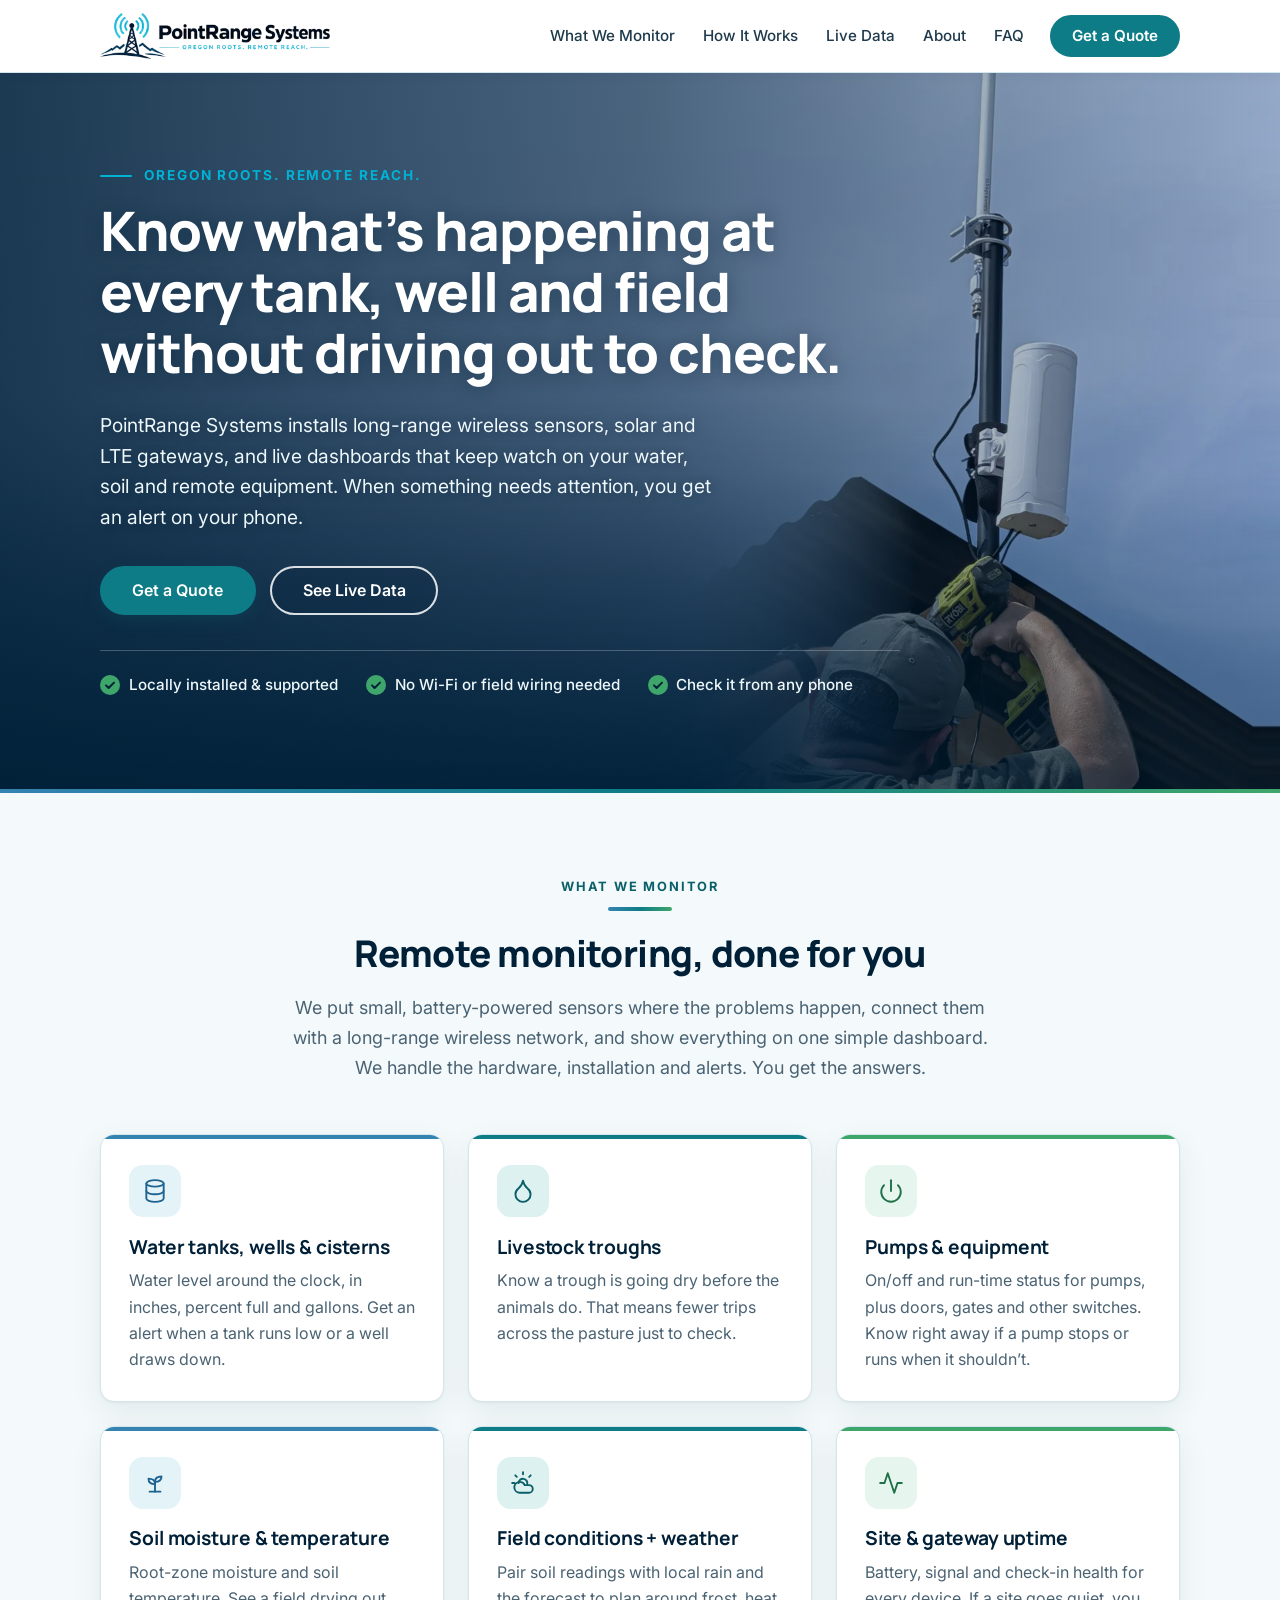
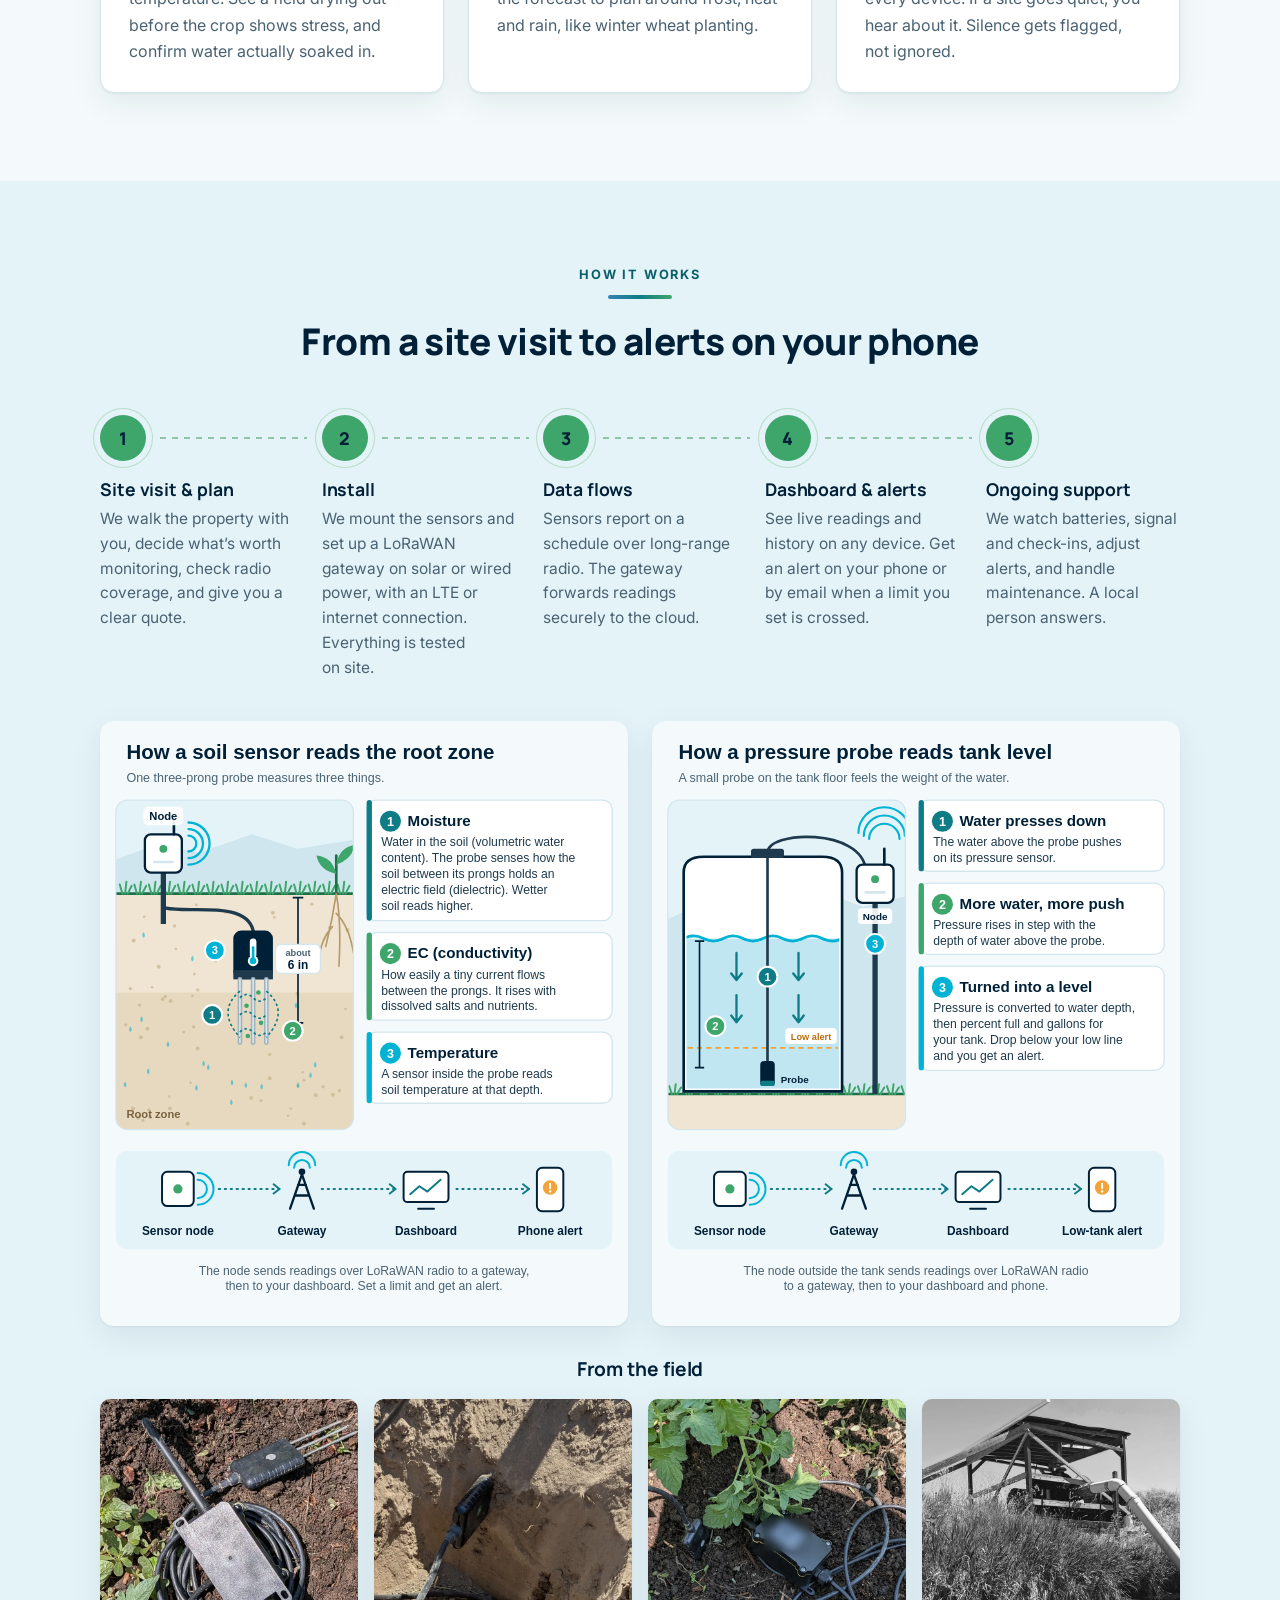
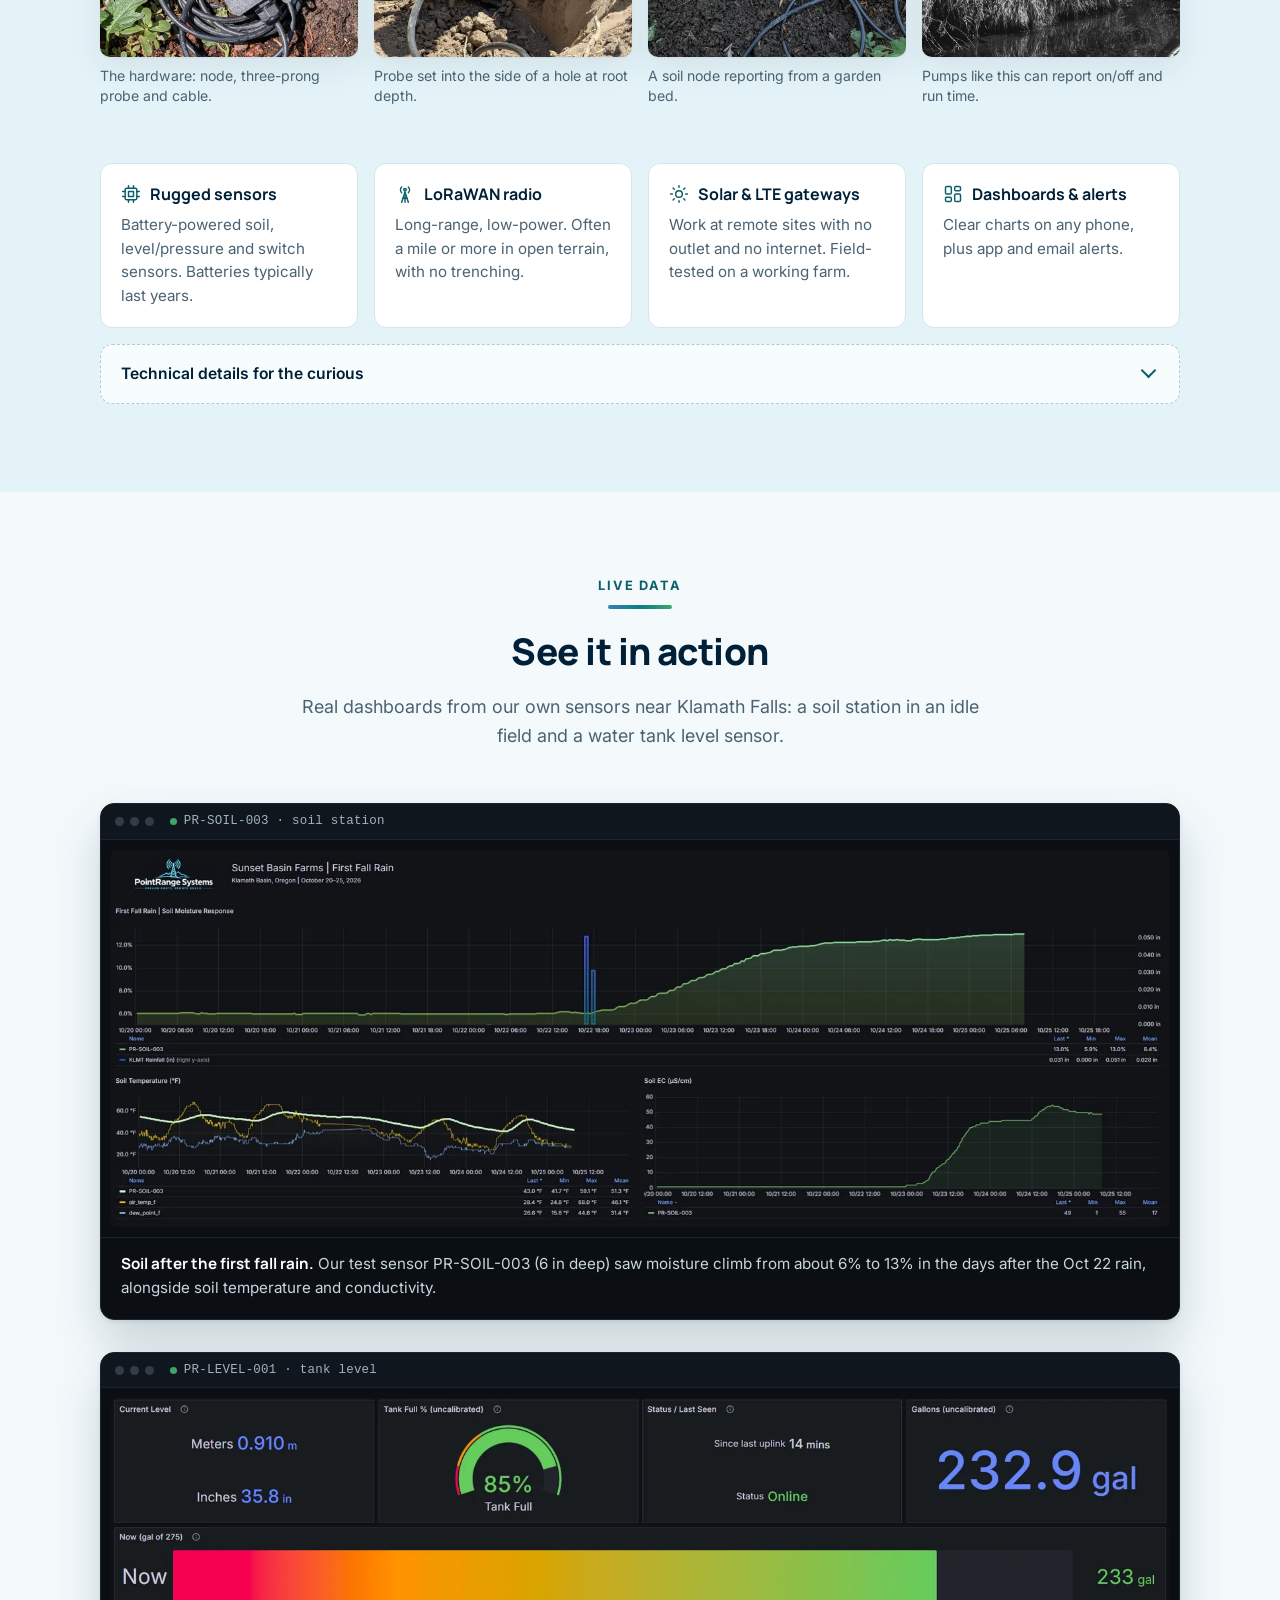
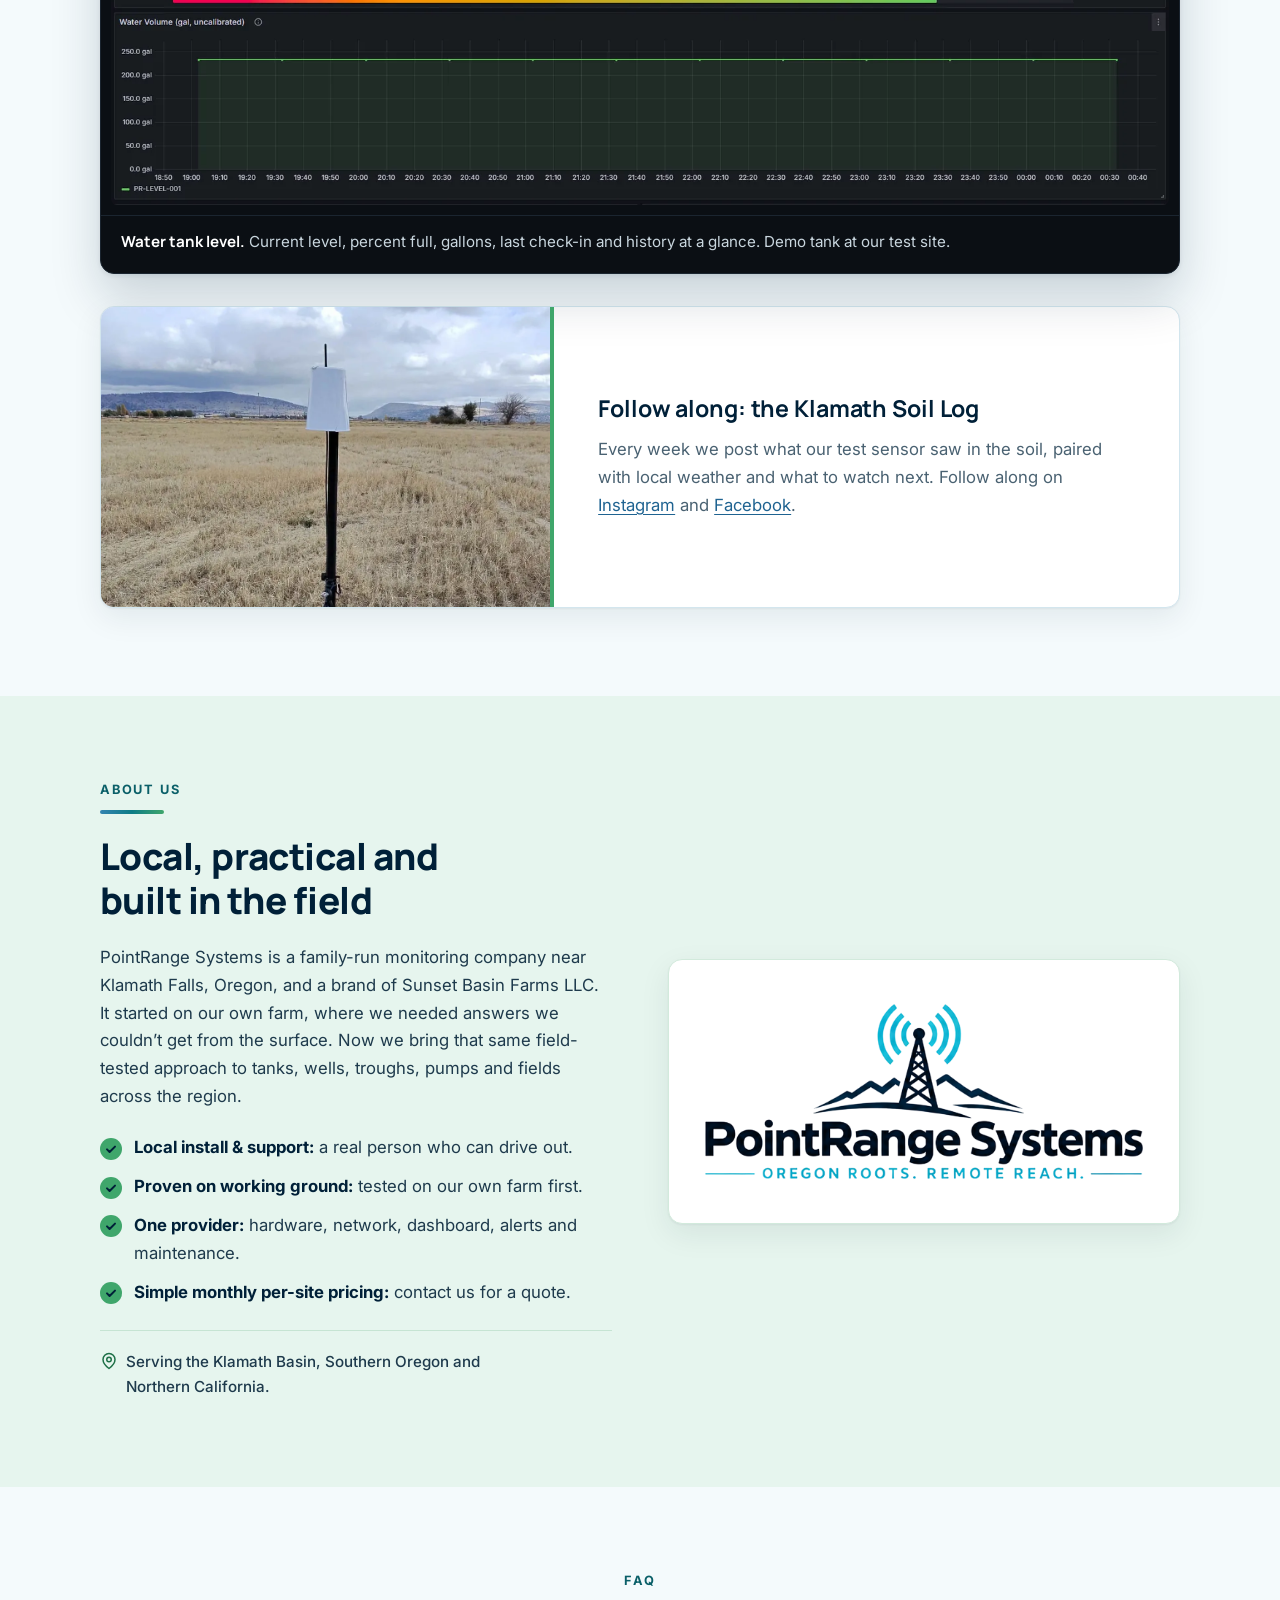
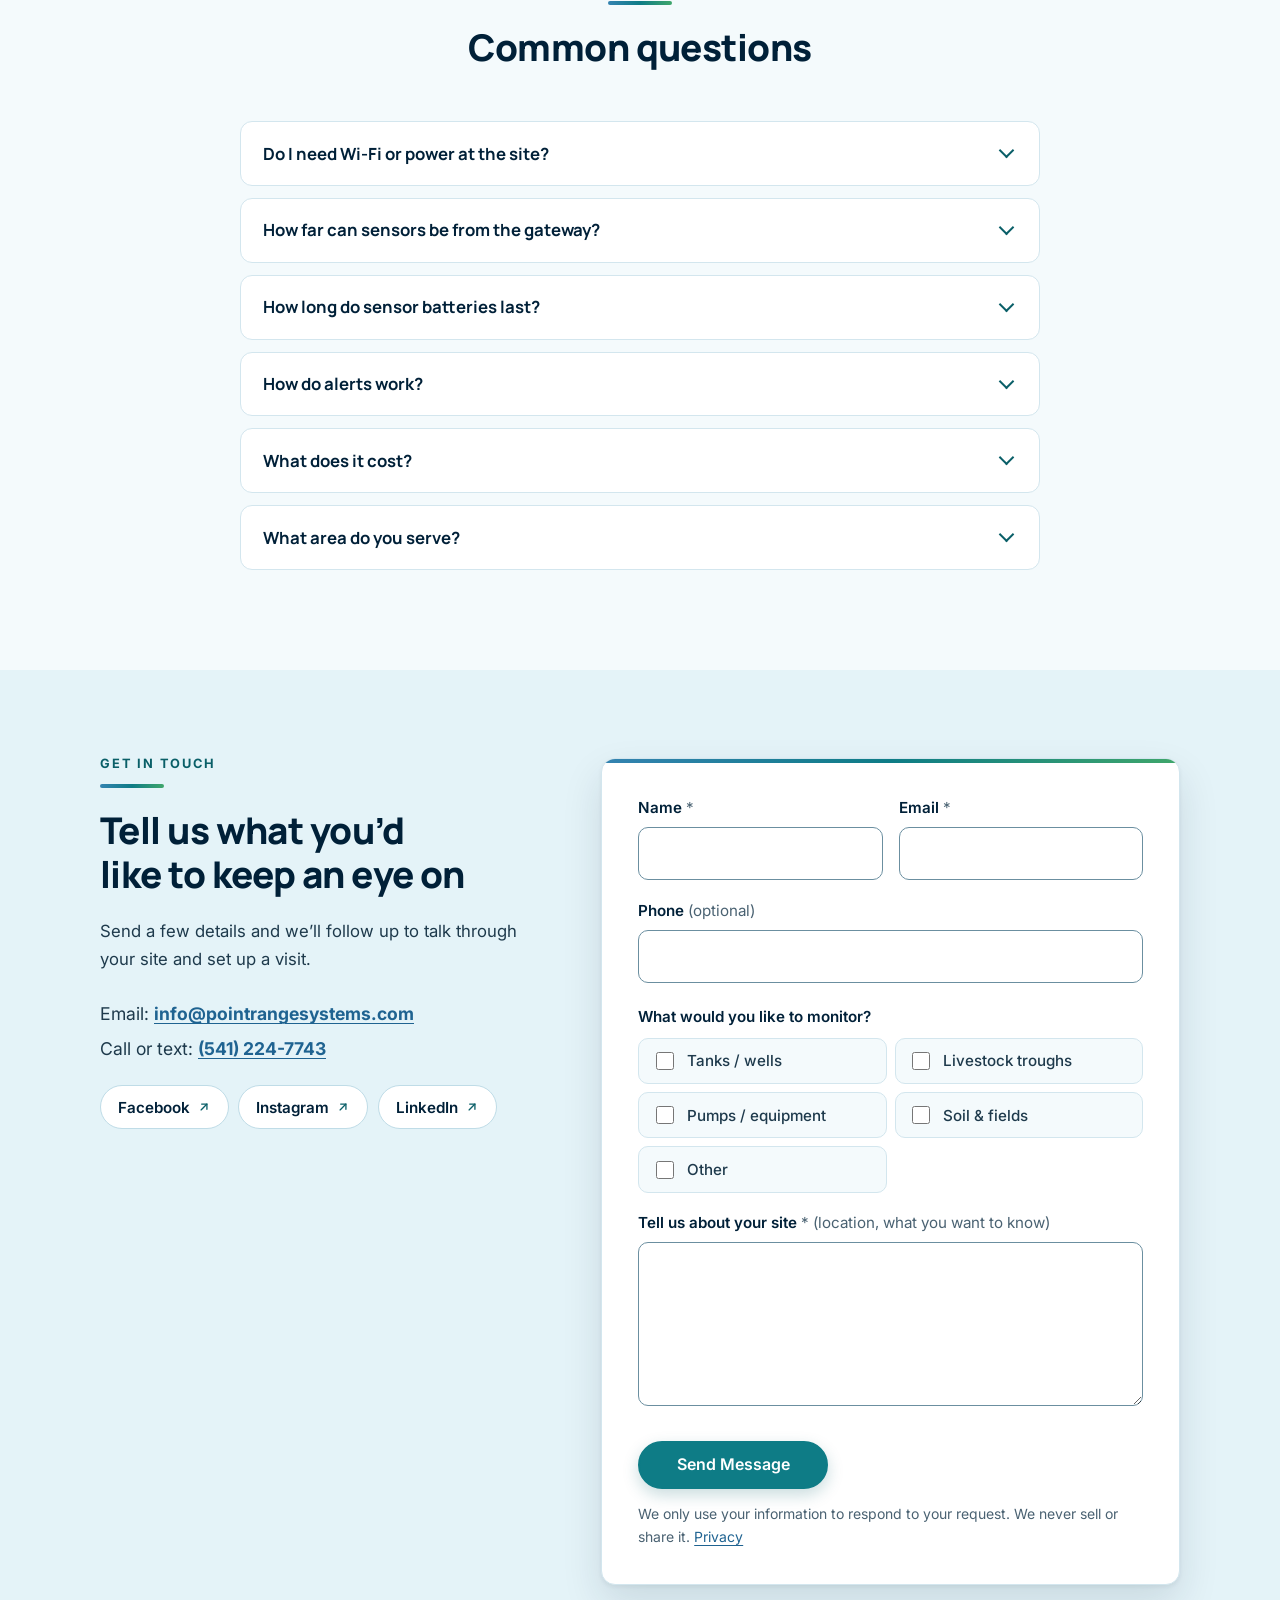
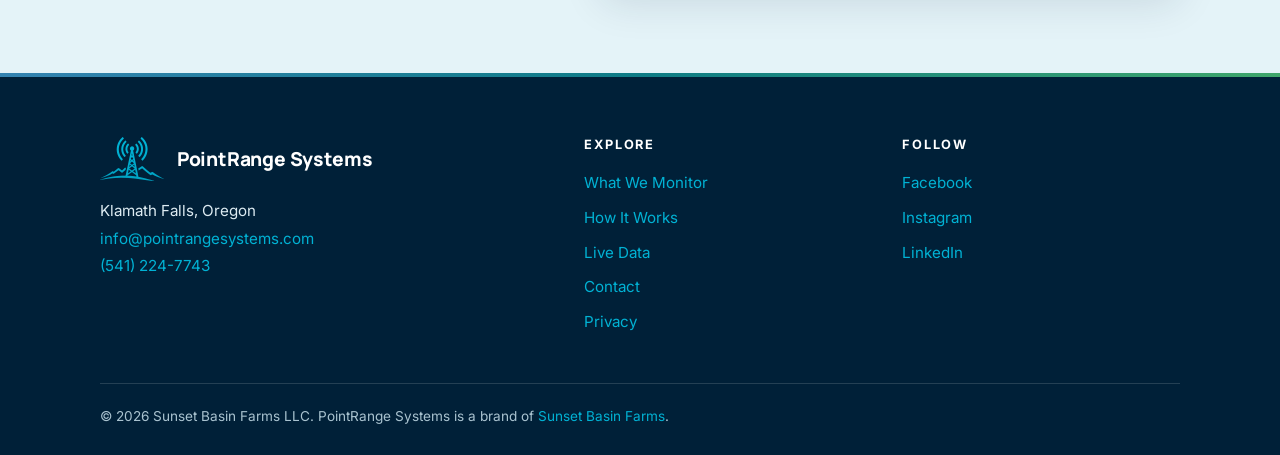
==== commit 0ff37423: "Add files via upload" ====
--- a/index.html
+++ b/index.html
@@ -24,7 +24,8 @@
 <link rel="manifest" href="site.webmanifest">
 <link rel="preconnect" href="https://fonts.googleapis.com"><link rel="preconnect" href="https://fonts.gstatic.com" crossorigin>
 <link href="https://fonts.googleapis.com/css2?family=Inter:wght@400;500;600&amp;family=Manrope:wght@700;800&amp;display=swap" rel="stylesheet">
-<link rel="preload" as="image" href="images/hero-field-golden-hour.webp" type="image/webp" fetchpriority="high">
+<link rel="preload" as="image" href="images/field/hero-gateway-install.webp" type="image/webp" fetchpriority="high" media="(min-width: 701px)">
+<link rel="preload" as="image" href="images/field/hero-gateway-install-mobile.webp" type="image/webp" fetchpriority="high" media="(max-width: 700px)">
 <link rel="stylesheet" href="css/styles.css">
 <script>document.documentElement.className="js";</script>
 <script type="application/ld+json">
@@ -55,7 +56,12 @@
 
 <!-- HERO -->
 <section class="hero" id="top">
-  <picture><source srcset="images/hero-field-golden-hour.webp" type="image/webp"><img src="images/hero-field-golden-hour.jpg" alt="Open farm field at golden hour with mountains on the horizon near Klamath Falls, Oregon" width="1920" height="1080" fetchpriority="high" decoding="async"></picture>
+  <picture>
+    <source media="(max-width: 700px)" srcset="images/field/hero-gateway-install-mobile.webp" type="image/webp" width="800" height="1000">
+    <source media="(max-width: 700px)" srcset="images/field/hero-gateway-install-mobile.jpg" width="800" height="1000">
+    <source srcset="images/field/hero-gateway-install.webp" type="image/webp">
+    <img src="images/field/hero-gateway-install.jpg" alt="PointRange installer mounting a LoRaWAN gateway and antenna on a pole at a roof edge, under a clear blue sky" width="1920" height="1080" fetchpriority="high" decoding="async">
+  </picture>
   <div class="wrap">
     <span class="eyebrow">Oregon Roots. Remote Reach.</span>
     <h1>Know what&rsquo;s happening at every tank, well and field without driving out to check.</h1>
@@ -107,6 +113,53 @@
       <li><h3>Dashboard &amp; alerts</h3><p>See live readings and history on any device. Get an alert on your phone or by email when a limit you set is crossed.</p></li>
       <li><h3>Ongoing support</h3><p>We watch batteries, signal and check-ins, adjust alerts, and handle maintenance. A local person answers.</p></li>
     </ol>
+    <div class="explainers">
+      <figure class="explainer">
+        <picture>
+          <source media="(max-width: 600px)" srcset="images/illustrations/soil-sensor-how-it-works-mobile.svg" width="480" height="1522">
+          <img src="images/illustrations/soil-sensor-how-it-works.svg" width="800" height="918" loading="lazy" decoding="async" alt="Diagram of a three-prong soil probe buried about 6 inches deep in the root zone, wired to a sensor node. The probe measures soil moisture by sensing how the soil between its prongs holds an electric field, electrical conductivity from a tiny current between the prongs (higher with salts and nutrients), and soil temperature from a sensor inside the probe. Readings travel over LoRaWAN to a gateway, then to a dashboard and phone alert.">
+        </picture>
+      </figure>
+      <figure class="explainer">
+        <picture>
+          <source media="(max-width: 600px)" srcset="images/illustrations/tank-level-how-it-works-mobile.svg" width="480" height="1492">
+          <img src="images/illustrations/tank-level-how-it-works.svg" width="800" height="918" loading="lazy" decoding="async" alt="Diagram of a water tank with a pressure probe resting on the bottom on its cable. The water above the probe pushes on it, so more water means more pressure, which is converted to depth, percent full and gallons. A node outside the tank sends readings over LoRaWAN to a gateway, then to a dashboard, with an alert when the level drops below a low line.">
+        </picture>
+      </figure>
+    </div>
+    <div class="field-strip">
+      <h3>From the field</h3>
+      <div class="field-grid">
+        <figure>
+          <picture>
+            <source type="image/webp" srcset="images/field/sensor-hardware-800.webp 800w, images/field/sensor-hardware.webp 1600w" sizes="(max-width: 700px) 50vw, 270px">
+            <img src="images/field/sensor-hardware-800.jpg" srcset="images/field/sensor-hardware-800.jpg 800w, images/field/sensor-hardware.jpg 1600w" sizes="(max-width: 700px) 50vw, 270px" width="800" height="800" loading="lazy" decoding="async" alt="LoRaWAN soil sensor node, three-prong soil probe and coiled cable laid on garden soil before installation">
+          </picture>
+          <figcaption>The hardware: node, three-prong probe and cable.</figcaption>
+        </figure>
+        <figure>
+          <picture>
+            <source type="image/webp" srcset="images/field/soil-probe-root-depth-800.webp 800w, images/field/soil-probe-root-depth.webp 1600w" sizes="(max-width: 700px) 50vw, 270px">
+            <img src="images/field/soil-probe-root-depth-800.jpg" srcset="images/field/soil-probe-root-depth-800.jpg 800w, images/field/soil-probe-root-depth.jpg 1600w" sizes="(max-width: 700px) 50vw, 270px" width="800" height="800" loading="lazy" decoding="async" alt="Soil probe pushed into the side wall of a freshly dug hole at root depth, with its cable running out">
+          </picture>
+          <figcaption>Probe set into the side of a hole at root depth.</figcaption>
+        </figure>
+        <figure>
+          <picture>
+            <source type="image/webp" srcset="images/field/garden-soil-node-800.webp 800w, images/field/garden-soil-node.webp 1600w" sizes="(max-width: 700px) 50vw, 270px">
+            <img src="images/field/garden-soil-node-800.jpg" srcset="images/field/garden-soil-node-800.jpg 800w, images/field/garden-soil-node.jpg 1600w" sizes="(max-width: 700px) 50vw, 270px" width="800" height="800" loading="lazy" decoding="async" alt="Soil sensor node and probe cable installed in a garden bed among young tomato plants">
+          </picture>
+          <figcaption>A soil node reporting from a garden bed.</figcaption>
+        </figure>
+        <figure>
+          <picture>
+            <source type="image/webp" srcset="images/field/irrigation-pump-station-800.webp 800w, images/field/irrigation-pump-station.webp 1600w" sizes="(max-width: 700px) 50vw, 270px">
+            <img src="images/field/irrigation-pump-station-800.jpg" srcset="images/field/irrigation-pump-station-800.jpg 800w, images/field/irrigation-pump-station.jpg 1600w" sizes="(max-width: 700px) 50vw, 270px" width="800" height="800" loading="lazy" decoding="async" alt="Black-and-white photo of an irrigation pump station with a large pipe running into a canal">
+          </picture>
+          <figcaption>Pumps like this can report on/off and run time.</figcaption>
+        </figure>
+      </div>
+    </div>
     <ul class="mini-tech">
       <li><strong><svg viewBox="0 0 24 24" fill="none" stroke="currentColor" stroke-width="1.75" stroke-linecap="round" stroke-linejoin="round" aria-hidden="true"><rect x="5" y="5" width="14" height="14" rx="2"/><path d="M9 9h6v6H9z"/><path d="M9 2v3M15 2v3M9 19v3M15 19v3M2 9h3M2 15h3M19 9h3M19 15h3"/></svg>Rugged sensors</strong>Battery-powered soil, level/pressure and switch sensors. Batteries typically last years.</li>
       <li><strong><svg viewBox="0 0 24 24" fill="none" stroke="currentColor" stroke-width="1.75" stroke-linecap="round" stroke-linejoin="round" aria-hidden="true"><path d="M12 10v12"/><path d="M8 22l4-12 4 12"/><path d="M9.5 17h5"/><circle cx="12" cy="7" r="1.5"/><path d="M8 3.5a5 5 0 0 0 0 7M16 3.5a5 5 0 0 1 0 7"/></svg>LoRaWAN radio</strong>Long-range, low-power. Often a mile or more in open terrain, with no trenching.</li>
--- a/css/styles.css
+++ b/css/styles.css
@@ -475,3 +475,22 @@
   .hero { min-height: 0; }
   section { padding: 24px 0; }
 }
+
+/* ---------- Hero photo: gateway install ---------- */
+.hero picture, .hero picture img { object-position: 78% 40%; }
+@media (max-width: 700px) { .hero picture, .hero picture img { object-position: 50% 30%; } }
+
+/* ---------- How-it-works explainer illustrations ---------- */
+.explainers { display: grid; grid-template-columns: 1fr 1fr; gap: 1.5rem; margin: 2.5rem 0 2rem; }
+.explainer { margin: 0; }
+.explainer img { display: block; width: 100%; height: auto; border-radius: var(--radius); box-shadow: var(--shadow); background: var(--mist); }
+@media (max-width: 900px) { .explainers { grid-template-columns: 1fr; max-width: 640px; margin-left: auto; margin-right: auto; } }
+
+/* ---------- "From the field" photo strip ---------- */
+.field-strip { margin: 0 0 2.5rem; }
+.field-strip h3 { text-align: center; margin-bottom: 1.1rem; }
+.field-grid { display: grid; grid-template-columns: repeat(4, 1fr); gap: 1rem; }
+.field-grid figure { margin: 0; }
+.field-grid img { display: block; width: 100%; height: auto; aspect-ratio: 1 / 1; object-fit: cover; border-radius: var(--radius-sm); box-shadow: var(--shadow); }
+.field-grid figcaption { margin-top: .55rem; font-size: .88rem; line-height: 1.45; color: var(--muted); }
+@media (max-width: 700px) { .field-grid { grid-template-columns: 1fr 1fr; gap: .8rem; } .field-grid figcaption { font-size: .82rem; } }
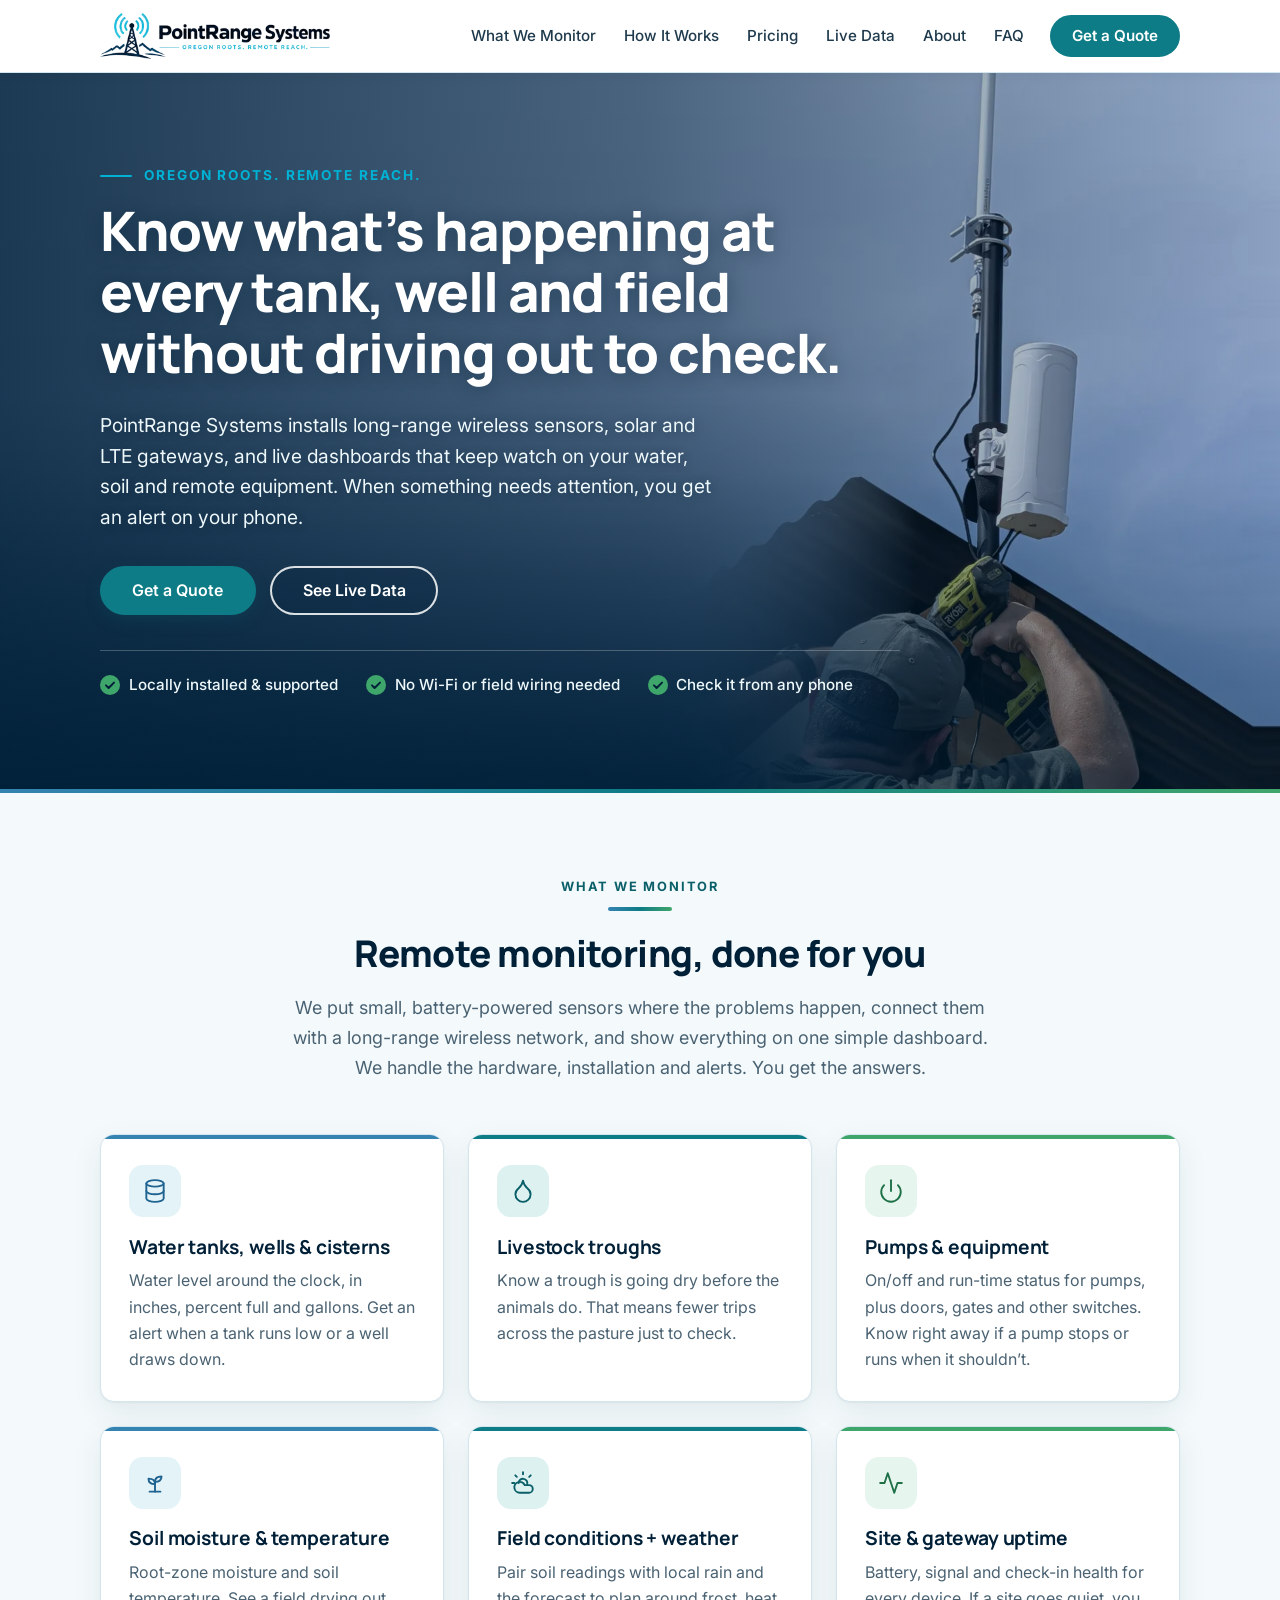
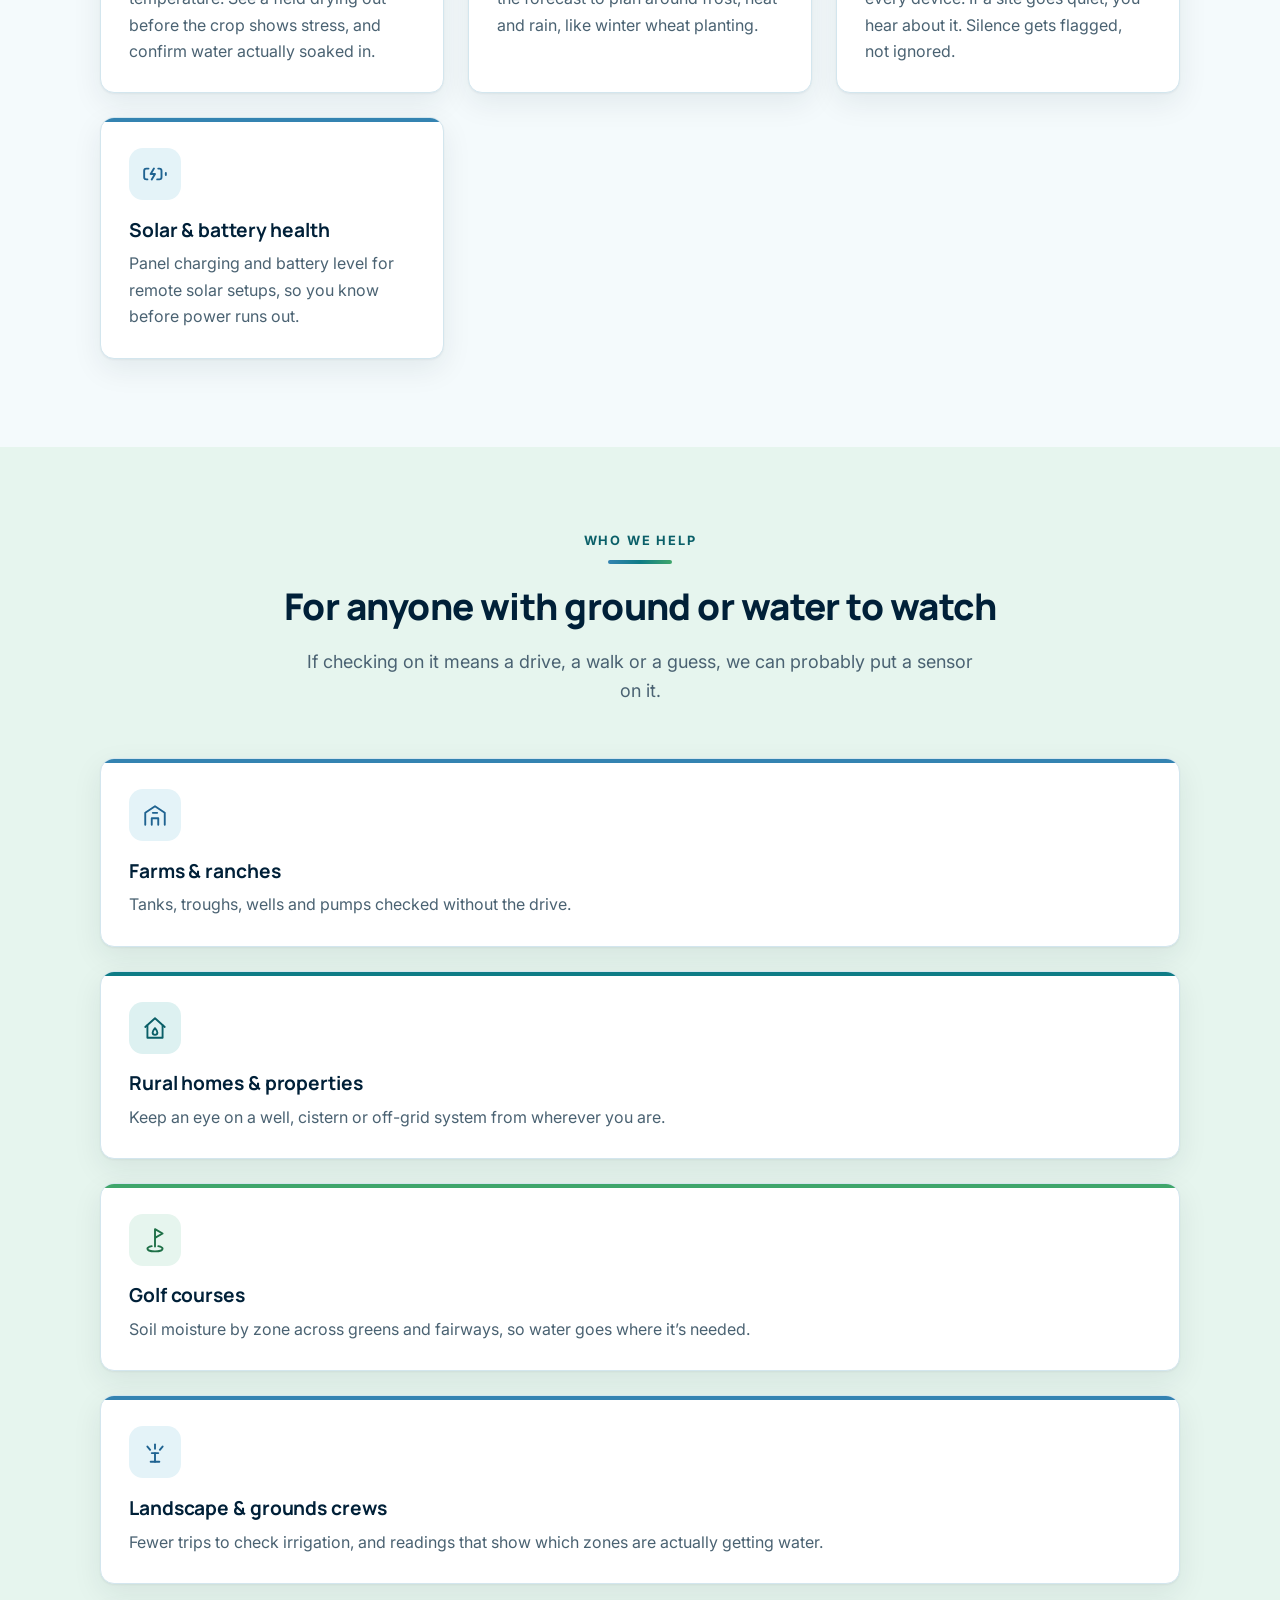
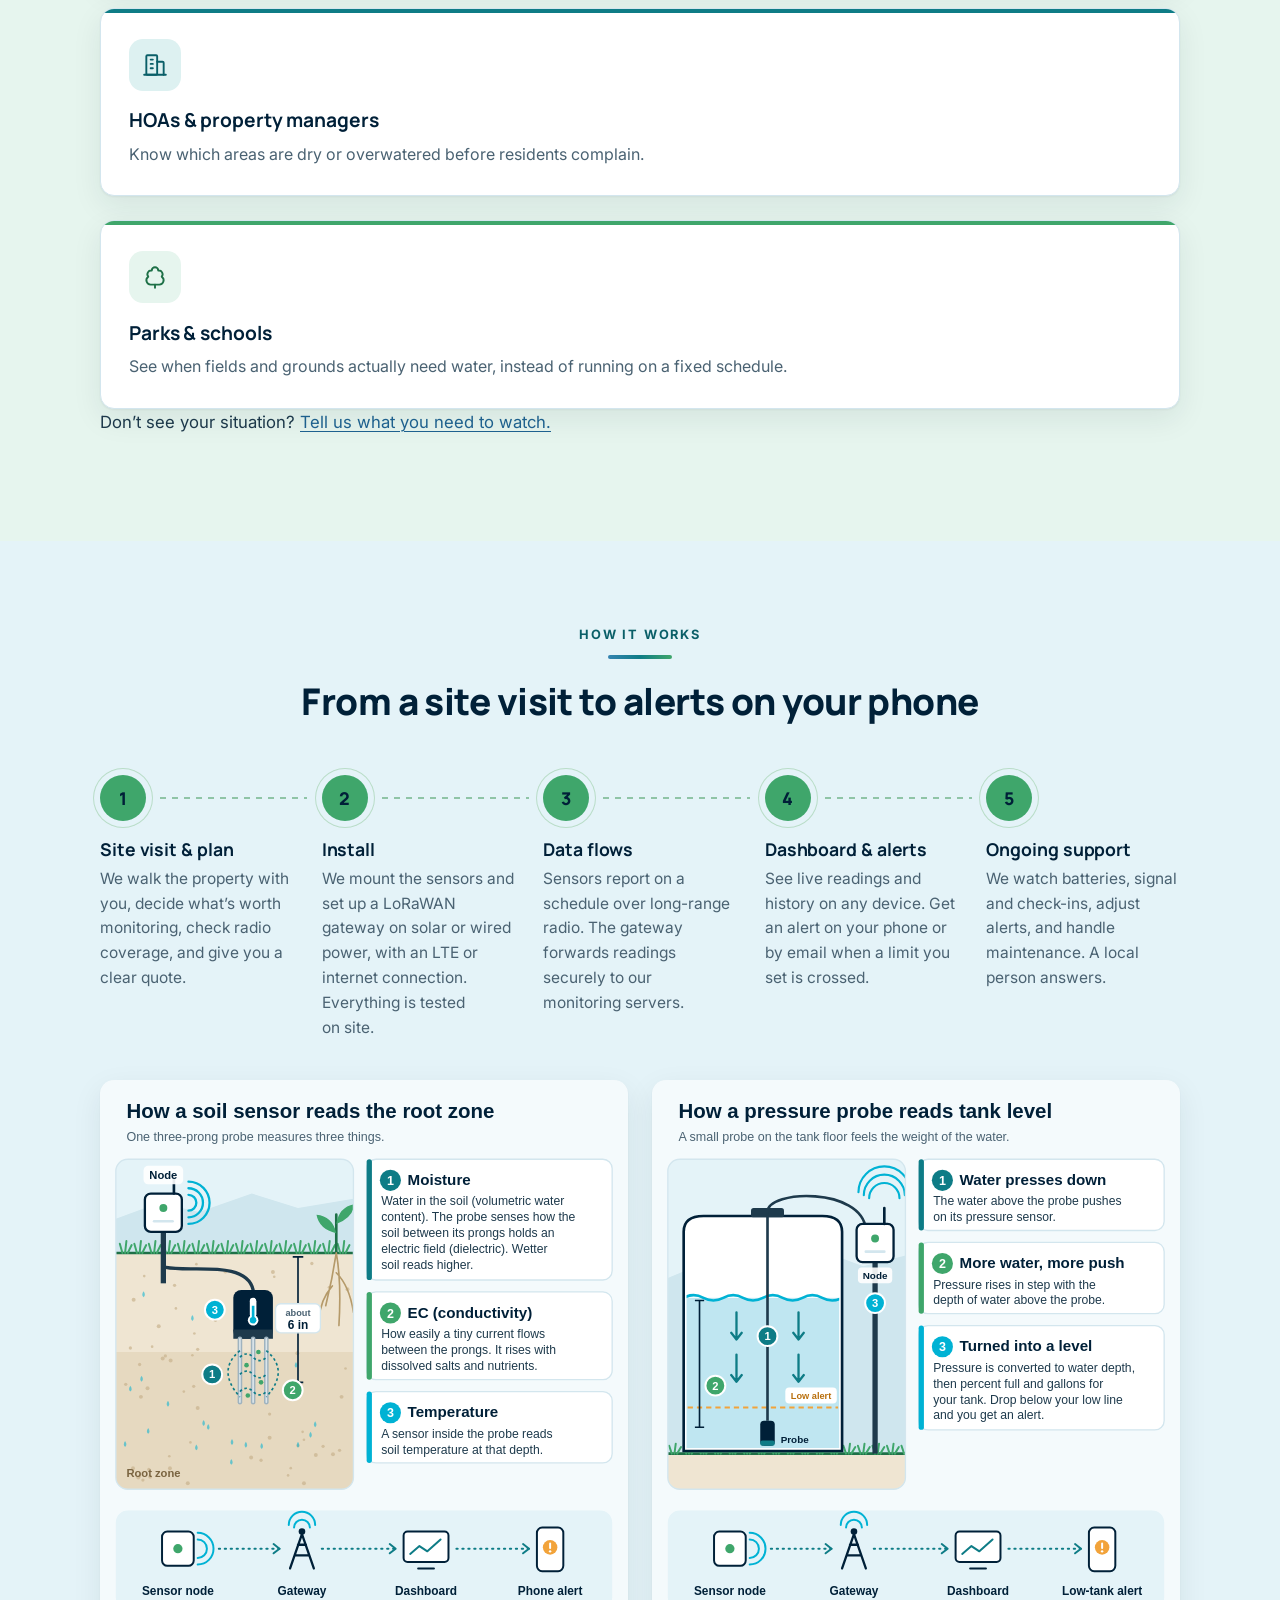
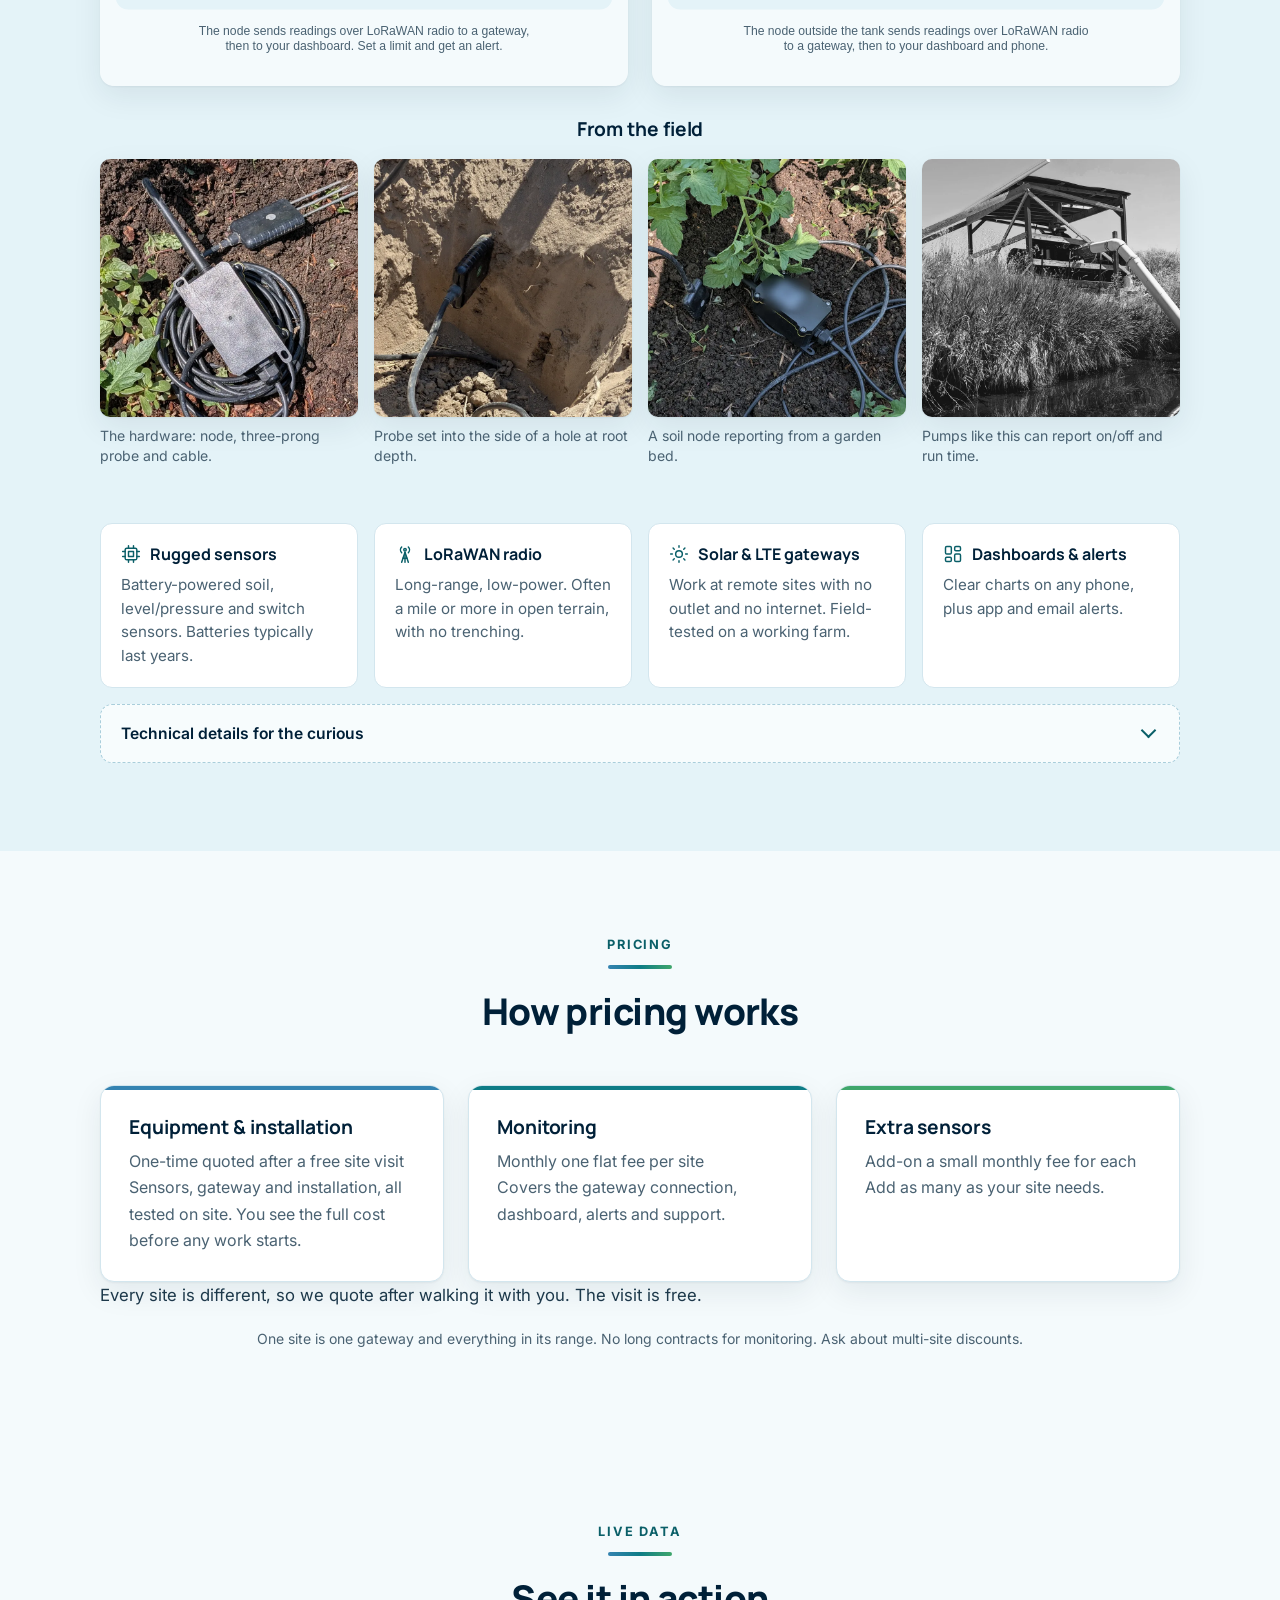
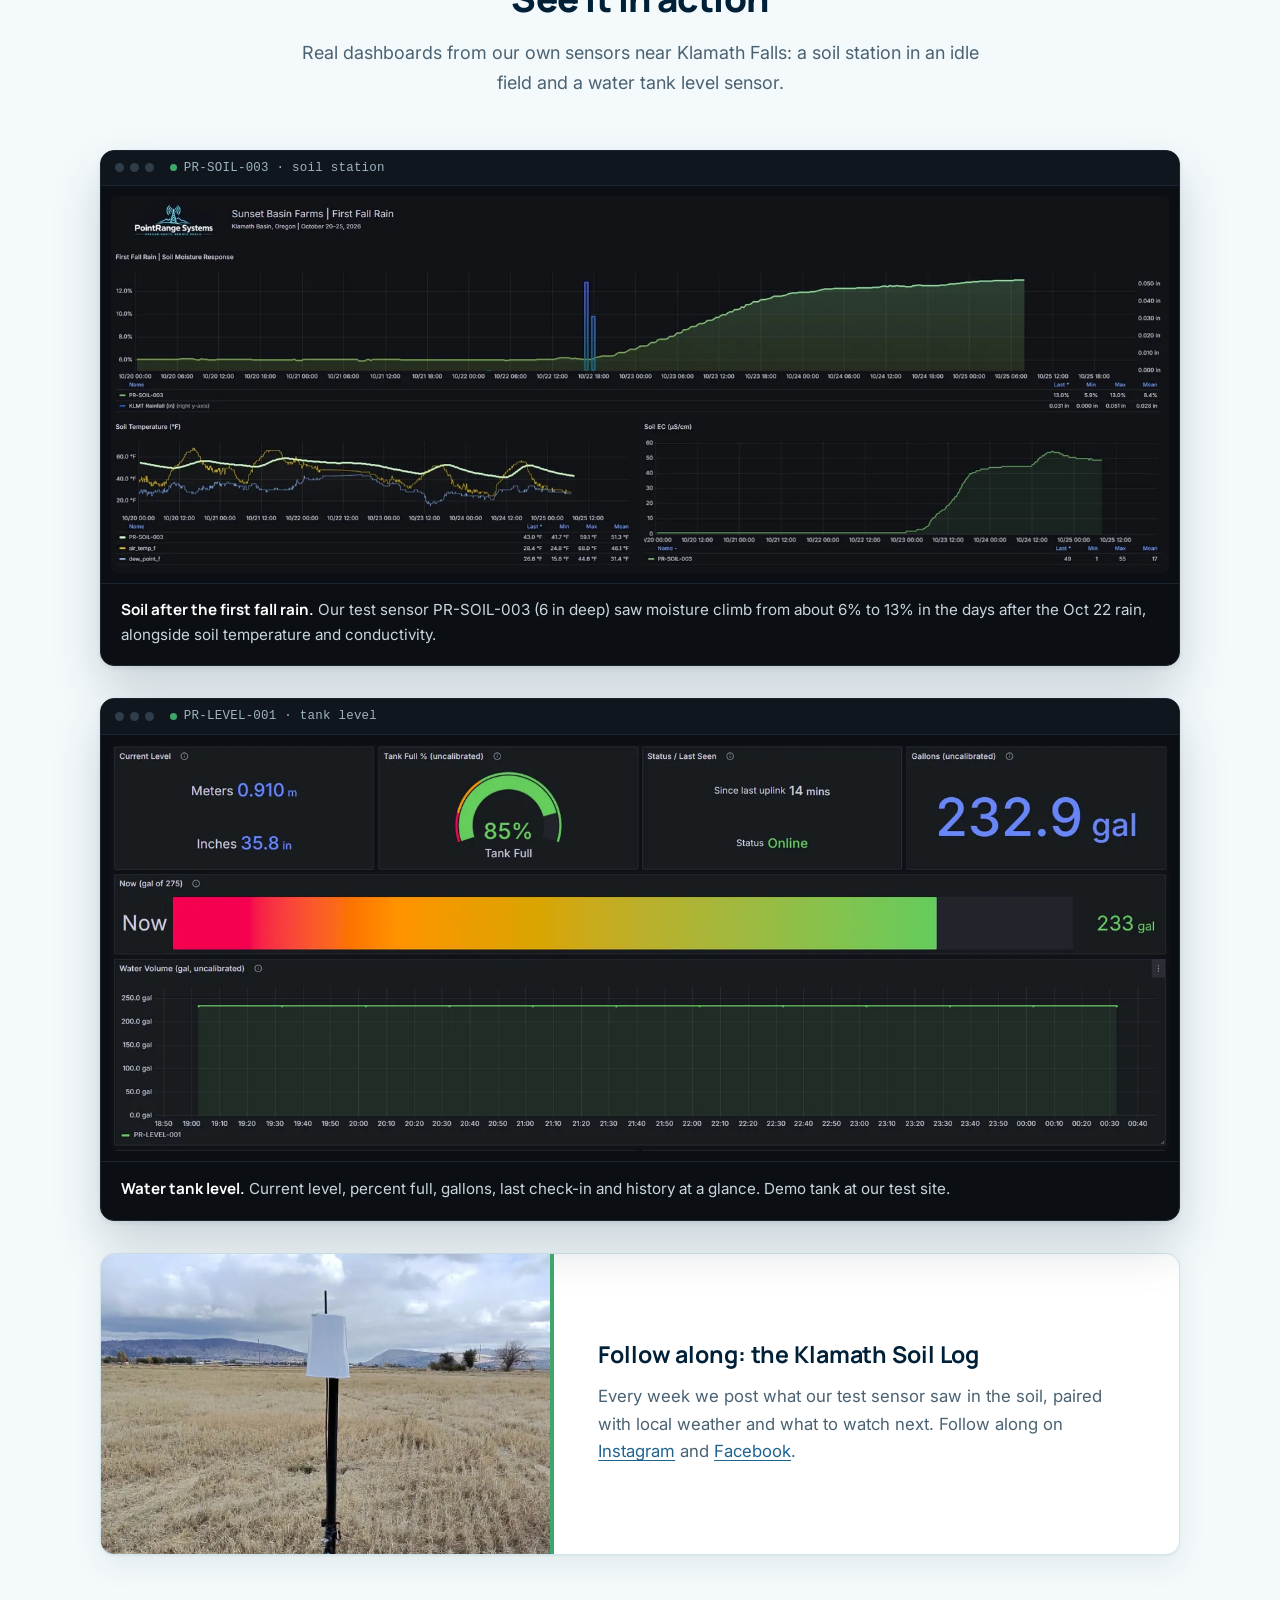
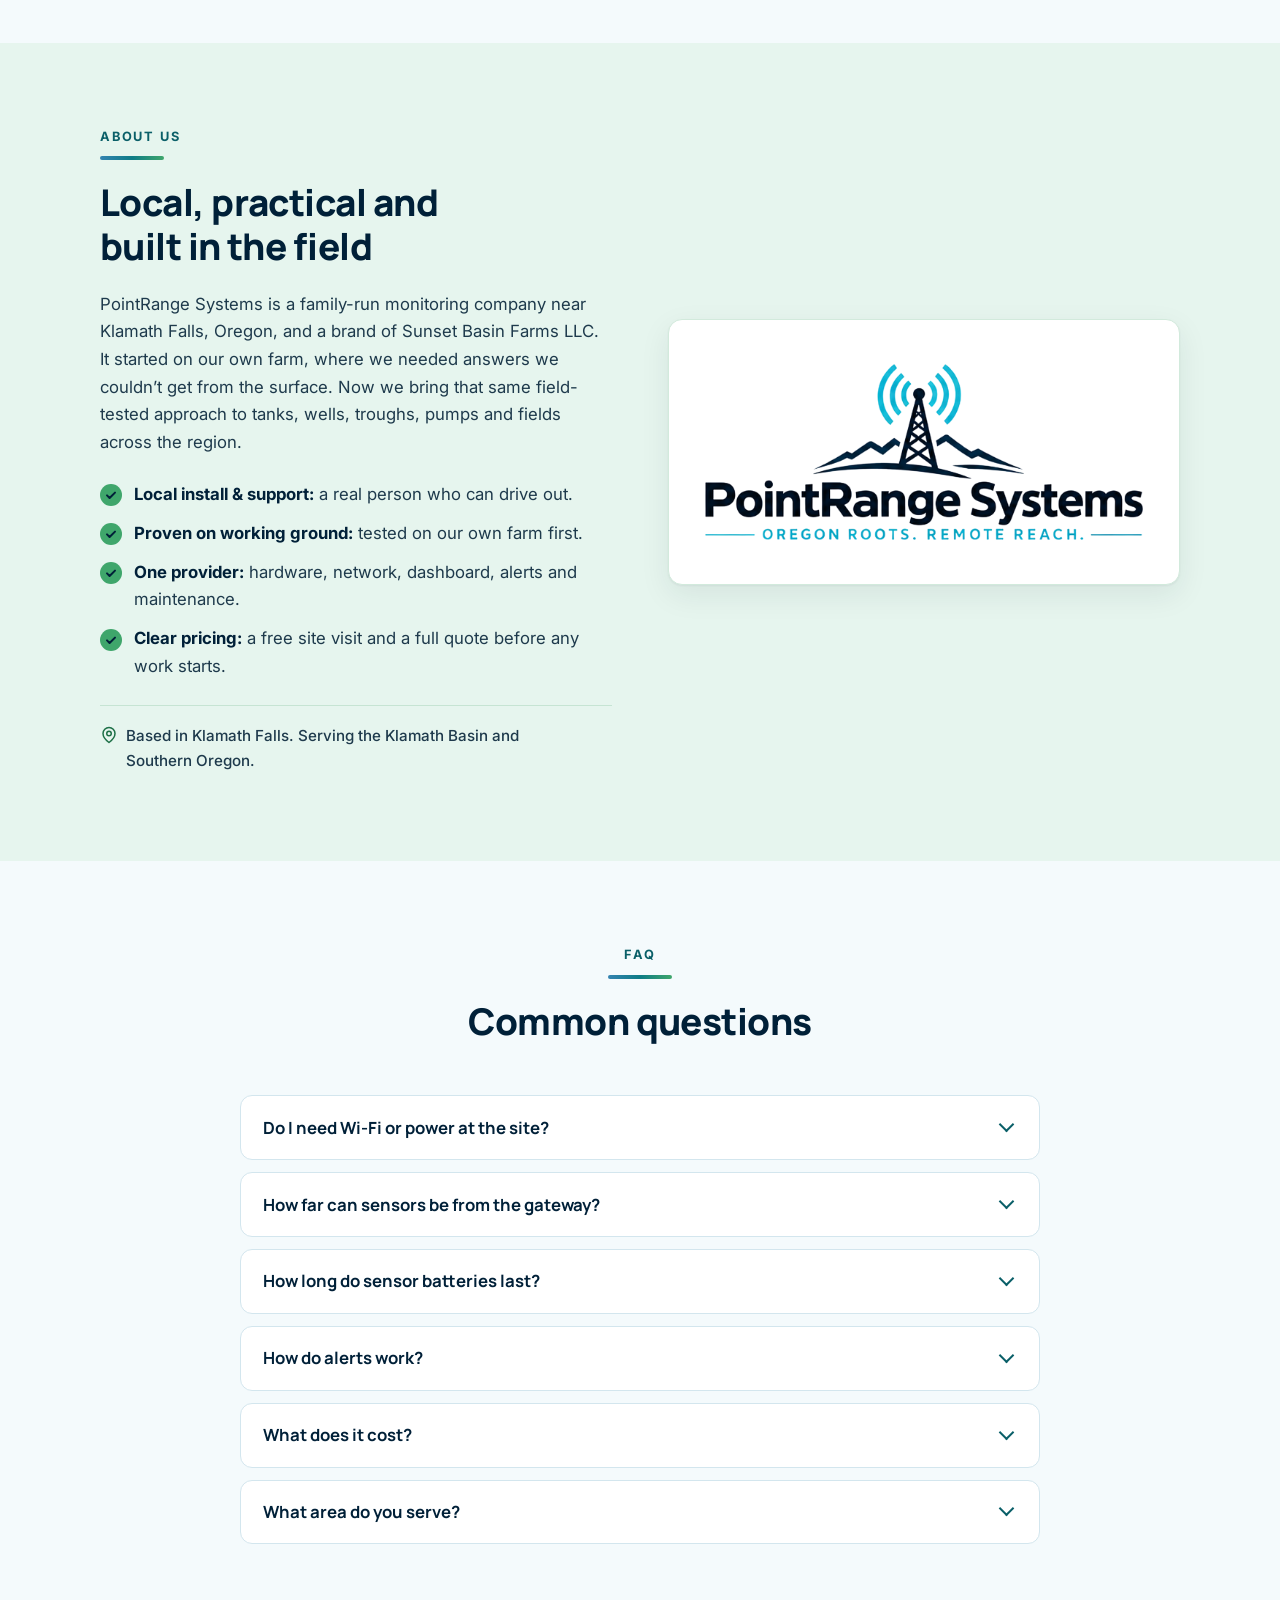
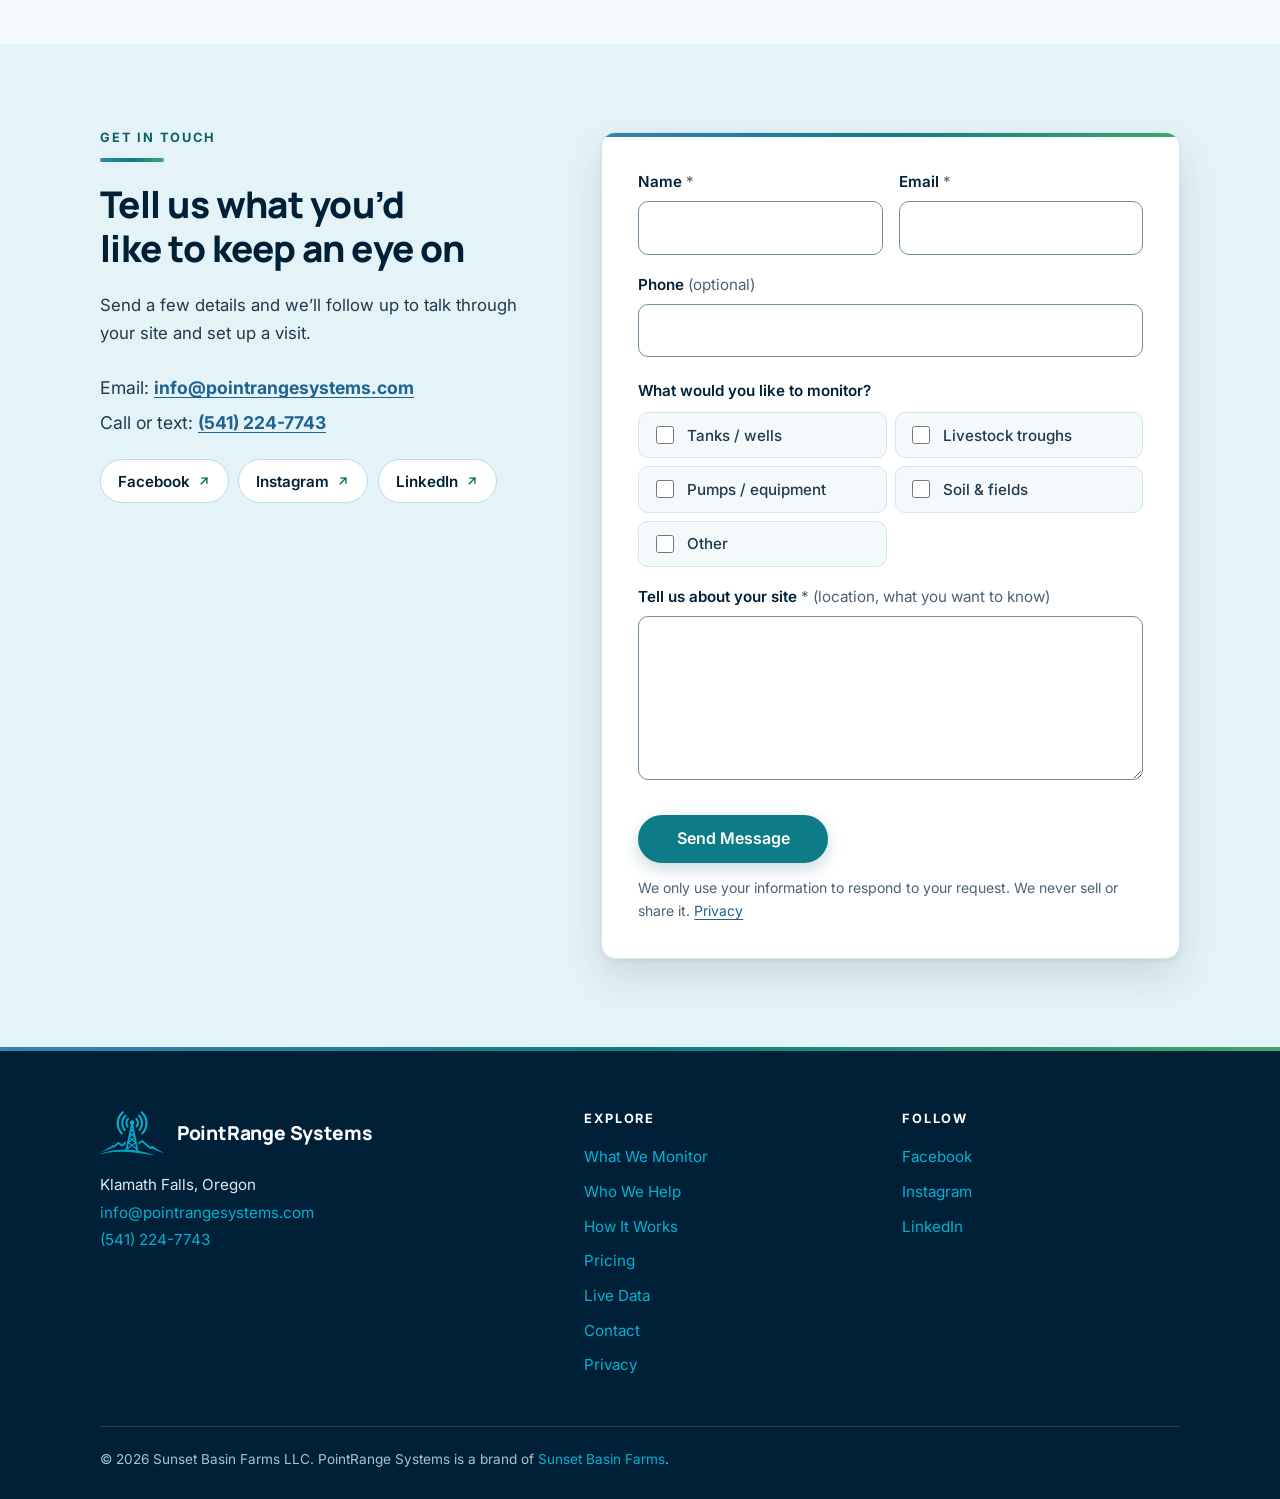
==== commit a94b4899: "Add files via upload Added Pricing Card" ====
--- a/index.html
+++ b/index.html
@@ -29,7 +29,7 @@
 <link rel="stylesheet" href="css/styles.css">
 <script>document.documentElement.className="js";</script>
 <script type="application/ld+json">
-{"@context":"https://schema.org","@type":"LocalBusiness","name":"PointRange Systems","url":"https://pointrangesystems.com/","logo":"https://pointrangesystems.com/images/brand/logo-full.png","image":"https://pointrangesystems.com/og-image.png","email":"info@pointrangesystems.com","telephone":"+1-541-224-7743","description":"LoRaWAN remote monitoring for water tanks, wells, troughs, pumps, soil and remote sites.","address":{"@type":"PostalAddress","addressLocality":"Klamath Falls","addressRegion":"OR","addressCountry":"US"},"areaServed":["Klamath Basin","Southern Oregon","Northern California"],"parentOrganization":{"@type":"Organization","name":"Sunset Basin Farms LLC"},"sameAs":["https://facebook.com/pointrangesystems","https://instagram.com/pointrangesystems","https://www.linkedin.com/company/133397220/"]}
+{"@context":"https://schema.org","@type":"LocalBusiness","name":"PointRange Systems","url":"https://pointrangesystems.com/","logo":"https://pointrangesystems.com/images/brand/logo-full.png","image":"https://pointrangesystems.com/og-image.png","email":"info@pointrangesystems.com","telephone":"+1-541-224-7743","description":"LoRaWAN remote monitoring for water tanks, wells, troughs, pumps, soil and remote sites.","address":{"@type":"PostalAddress","addressLocality":"Klamath Falls","addressRegion":"OR","addressCountry":"US"},"areaServed":["Klamath Falls","Klamath Basin","Lakeview","Medford","Southern Oregon"],"parentOrganization":{"@type":"Organization","name":"Sunset Basin Farms LLC"},"sameAs":["https://facebook.com/pointrangesystems","https://instagram.com/pointrangesystems","https://www.linkedin.com/company/133397220/"]}
 </script>
 <!-- Optional: paste a cookie-free analytics snippet (Cloudflare Web Analytics / Plausible) here. -->
 </head>
@@ -43,6 +43,7 @@
       <ul id="primary-nav" class="nav-links">
         <li><a href="#monitor">What We Monitor</a></li>
         <li><a href="#how">How It Works</a></li>
+        <li><a href="#pricing">Pricing</a></li>
         <li><a href="#live">Live Data</a></li>
         <li><a href="#about">About</a></li>
         <li><a href="#faq">FAQ</a></li>
@@ -94,7 +95,29 @@
       <article class="card"><span class="icon" aria-hidden="true"><svg viewBox="0 0 24 24" fill="none" stroke="currentColor" stroke-width="1.75" stroke-linecap="round" stroke-linejoin="round"><path d="M7 20h10"/><path d="M12 20v-9"/><path d="M12 11c0-3 2-5 6-5 0 3-2 5-6 5z"/><path d="M12 13c0-3-2-5-6-5 0 3 2 5 6 5z"/></svg></span><h3>Soil moisture &amp; temperature</h3><p>Root-zone moisture and soil temperature. See a field drying out before the crop shows stress, and confirm water actually soaked in.</p></article>
       <article class="card"><span class="icon" aria-hidden="true"><svg viewBox="0 0 24 24" fill="none" stroke="currentColor" stroke-width="1.75" stroke-linecap="round" stroke-linejoin="round"><path d="M12 2v2M4.9 4.9l1.4 1.4M2 12h2M19.1 4.9l-1.4 1.4"/><path d="M15.9 13A4 4 0 1 0 8 12"/><path d="M17.5 21H9a5 5 0 1 1 4.6-7h3.9a3.5 3.5 0 0 1 0 7z"/></svg></span><h3>Field conditions + weather</h3><p>Pair soil readings with local rain and the forecast to plan around frost, heat and rain, like winter wheat planting.</p></article>
       <article class="card"><span class="icon" aria-hidden="true"><svg viewBox="0 0 24 24" fill="none" stroke="currentColor" stroke-width="1.75" stroke-linecap="round" stroke-linejoin="round"><path d="M22 12h-4l-3 9L9 3l-3 9H2"/></svg></span><h3>Site &amp; gateway uptime</h3><p>Battery, signal and check-in health for every device. If a site goes quiet, you hear about it. Silence gets flagged, not ignored.</p></article>
-    </div>
+      <article class="card"><span class="icon" aria-hidden="true"><svg viewBox="0 0 24 24" fill="none" stroke="currentColor" stroke-width="1.75" stroke-linecap="round" stroke-linejoin="round"><path d="M15 7h1a2 2 0 0 1 2 2v6a2 2 0 0 1-2 2h-2"/><path d="M6 7H4a2 2 0 0 0-2 2v6a2 2 0 0 0 2 2h1"/><path d="m11 7-3 5h4l-3 5"/><path d="M22 11v2"/></svg></span><h3>Solar &amp; battery health</h3><p>Panel charging and battery level for remote solar setups, so you know before power runs out.</p></article>
+    </div>
+  </div>
+</section>
+
+<!-- WHO WE HELP -->
+<section id="who" class="band-sea">
+  <div class="wrap">
+    <div class="section-head center">
+      <span class="eyebrow">Who We Help</span>
+      <div class="accent-bar"></div>
+      <h2>For anyone with ground or water to watch</h2>
+      <p class="lead">If checking on it means a drive, a walk or a guess, we can probably put a sensor on it.</p>
+    </div>
+    <div class="grid who-grid">
+      <article class="card"><span class="icon" aria-hidden="true"><svg viewBox="0 0 24 24" fill="none" stroke="currentColor" stroke-width="1.75" stroke-linecap="round" stroke-linejoin="round"><path d="M3 21V10l9-6 9 6v11"/><path d="M9 21v-6h6v6"/><path d="M10 10h4"/></svg></span><h3>Farms &amp; ranches</h3><p>Tanks, troughs, wells and pumps checked without the drive.</p></article>
+      <article class="card"><span class="icon" aria-hidden="true"><svg viewBox="0 0 24 24" fill="none" stroke="currentColor" stroke-width="1.75" stroke-linecap="round" stroke-linejoin="round"><path d="m3 11 9-8 9 8"/><path d="M5 9.5V21h14V9.5"/><path d="M12 12.2c1.5 1.8 2.2 2.9 2.2 3.9a2.2 2.2 0 0 1-4.4 0c0-1 .7-2.1 2.2-3.9z"/></svg></span><h3>Rural homes &amp; properties</h3><p>Keep an eye on a well, cistern or off-grid system from wherever you are.</p></article>
+      <article class="card"><span class="icon" aria-hidden="true"><svg viewBox="0 0 24 24" fill="none" stroke="currentColor" stroke-width="1.75" stroke-linecap="round" stroke-linejoin="round"><path d="M12 18V2l7 4-7 4"/><path d="M9 17.7c-2.4.5-4 1.3-4 2.3 0 1.4 3.1 2.5 7 2.5s7-1.1 7-2.5c0-1-1.6-1.8-4-2.3"/></svg></span><h3>Golf courses</h3><p>Soil moisture by zone across greens and fairways, so water goes where it&rsquo;s needed.</p></article>
+      <article class="card"><span class="icon" aria-hidden="true"><svg viewBox="0 0 24 24" fill="none" stroke="currentColor" stroke-width="1.75" stroke-linecap="round" stroke-linejoin="round"><path d="M8 21h8"/><path d="M12 21v-8"/><path d="M9 13h6"/><path d="M12 9V5"/><path d="M7.5 10 5 7"/><path d="M16.5 10 19 7"/></svg></span><h3>Landscape &amp; grounds crews</h3><p>Fewer trips to check irrigation, and readings that show which zones are actually getting water.</p></article>
+      <article class="card"><span class="icon" aria-hidden="true"><svg viewBox="0 0 24 24" fill="none" stroke="currentColor" stroke-width="1.75" stroke-linecap="round" stroke-linejoin="round"><rect x="4" y="3" width="10" height="18" rx="1"/><path d="M14 9h5a1 1 0 0 1 1 1v11"/><path d="M2 21h20"/><path d="M8 7h2M8 11h2M8 15h2"/></svg></span><h3>HOAs &amp; property managers</h3><p>Know which areas are dry or overwatered before residents complain.</p></article>
+      <article class="card"><span class="icon" aria-hidden="true"><svg viewBox="0 0 24 24" fill="none" stroke="currentColor" stroke-width="1.75" stroke-linecap="round" stroke-linejoin="round"><path d="M8 19a4 4 0 0 1-2.2-7.3A3.5 3.5 0 0 1 9 6a3 3 0 1 1 6 0 3.5 3.5 0 0 1 3.2 5.7A4 4 0 0 1 16 19z"/><path d="M12 19v3"/></svg></span><h3>Parks &amp; schools</h3><p>See when fields and grounds actually need water, instead of running on a fixed schedule.</p></article>
+    </div>
+    <p class="who-cta">Don&rsquo;t see your situation? <a href="#contact">Tell us what you need to watch.</a></p>
   </div>
 </section>
 
@@ -109,7 +132,7 @@
     <ol class="steps">
       <li><h3>Site visit &amp; plan</h3><p>We walk the property with you, decide what&rsquo;s worth monitoring, check radio coverage, and give you a clear quote.</p></li>
       <li><h3>Install</h3><p>We mount the sensors and set up a LoRaWAN gateway on solar or wired power, with an LTE or internet connection. Everything is tested on site.</p></li>
-      <li><h3>Data flows</h3><p>Sensors report on a schedule over long-range radio. The gateway forwards readings securely to the cloud.</p></li>
+      <li><h3>Data flows</h3><p>Sensors report on a schedule over long-range radio. The gateway forwards readings securely to our monitoring servers.</p></li>
       <li><h3>Dashboard &amp; alerts</h3><p>See live readings and history on any device. Get an alert on your phone or by email when a limit you set is crossed.</p></li>
       <li><h3>Ongoing support</h3><p>We watch batteries, signal and check-ins, adjust alerts, and handle maintenance. A local person answers.</p></li>
     </ol>
@@ -154,7 +177,7 @@
         <figure>
           <picture>
             <source type="image/webp" srcset="images/field/irrigation-pump-station-800.webp 800w, images/field/irrigation-pump-station.webp 1600w" sizes="(max-width: 700px) 50vw, 270px">
-            <img src="images/field/irrigation-pump-station-800.jpg" srcset="images/field/irrigation-pump-station-800.jpg 800w, images/field/irrigation-pump-station.jpg 1600w" sizes="(max-width: 700px) 50vw, 270px" width="800" height="800" loading="lazy" decoding="async" alt="Black-and-white photo of an irrigation pump station with a large pipe running into a canal">
+            <img src="images/field/irrigation-pump-station-800.jpg" srcset="images/field/irrigation-pump-station-800.jpg 800w, images/field/irrigation-pump-station.jpg 1600w" sizes="(max-width: 700px) 50vw, 270px" width="800" height="800" loading="lazy" decoding="async" alt="Irrigation pump station with motors and pipework beside a field">
           </picture>
           <figcaption>Pumps like this can report on/off and run time.</figcaption>
         </figure>
@@ -170,6 +193,24 @@
       <summary>Technical details for the curious</summary>
       <p>Sensors transmit on LoRaWAN (US915). We deploy Dragino LPS8-N and DLOS8N (LTE) gateways, soil moisture/temperature/EC probes, submersible pressure transmitters for tank and well levels, RS485 adapters for industrial sensors, and dry-contact counters for pump status and doors. The back end runs on ChirpStack, MQTT, Node-RED, InfluxDB and PostgreSQL, with Grafana dashboards and uptime monitoring with automated alerts.</p>
     </details>
+  </div>
+</section>
+
+<!-- PRICING -->
+<section id="pricing">
+  <div class="wrap">
+    <div class="section-head center">
+      <span class="eyebrow">Pricing</span>
+      <div class="accent-bar"></div>
+      <h2>How pricing works</h2>
+    </div>
+    <div class="grid g3">
+      <article class="card price-card"><h3>Equipment &amp; installation</h3><p class="price">One-time <span>quoted after a free site visit</span></p><p>Sensors, gateway and installation, all tested on site. You see the full cost before any work starts.</p></article>
+      <article class="card price-card"><h3>Monitoring</h3><p class="price">Monthly <span>one flat fee per site</span></p><p>Covers the gateway connection, dashboard, alerts and support.</p></article>
+      <article class="card price-card"><h3>Extra sensors</h3><p class="price">Add-on <span>a small monthly fee for each</span></p><p>Add as many as your site needs.</p></article>
+    </div>
+    <p class="price-note">Every site is different, so we quote after walking it with you. The visit is free.</p>
+    <p class="micro center">One site is one gateway and everything in its range. No long contracts for monitoring. Ask about multi-site discounts.</p>
   </div>
 </section>
 
@@ -216,9 +257,9 @@
         <li><strong>Local install &amp; support:</strong> a real person who can drive out.</li>
         <li><strong>Proven on working ground:</strong> tested on our own farm first.</li>
         <li><strong>One provider:</strong> hardware, network, dashboard, alerts and maintenance.</li>
-        <li><strong>Simple monthly per-site pricing:</strong> contact us for a quote.</li>
+        <li><strong>Clear pricing:</strong> a free site visit and a full quote before any work starts.</li>
       </ul>
-      <p class="micro">Serving the Klamath Basin, Southern Oregon and Northern California.</p>
+      <p class="micro">Based in Klamath Falls. Serving the Klamath Basin and Southern Oregon.</p>
     </div>
     <div class="logo-card"><img src="images/brand/logo-full.png" alt="PointRange Systems: Oregon roots, remote reach" width="1200" height="480" loading="lazy" decoding="async"></div>
   </div>
@@ -237,8 +278,8 @@
       <details><summary>How far can sensors be from the gateway?</summary><p>Often a mile or more in open terrain. Hills, trees and buildings shorten that. We check coverage during the site visit.</p></details>
       <details><summary>How long do sensor batteries last?</summary><p>Typically years, depending on how often a sensor reports. We monitor battery levels and replace them before they run out.</p></details>
       <details><summary>How do alerts work?</summary><p>We set limits with you, like a tank below 30%, a pump that stopped, or a sensor that hasn&rsquo;t checked in. When one is crossed, you get an alert on your phone and/or by email.</p></details>
-      <details><summary>What does it cost?</summary><p>Simple monthly per-site pricing that covers monitoring, dashboard access, alerts and support. Hardware and installation are quoted for your site. Contact us for a quote.</p></details>
-      <details><summary>What area do you serve?</summary><p>The Klamath Basin, Southern Oregon and Northern California. If you&rsquo;re farther out, ask anyway.</p></details>
+      <details><summary>What does it cost?</summary><p>There are two parts. Equipment and installation are a one-time cost. Monitoring is one flat monthly fee per site that covers the gateway connection, dashboard, alerts and support, with a small monthly add-on for each extra sensor. Every site is different, so we give you a clear quote after a free site visit.</p></details>
+      <details><summary>What area do you serve?</summary><p>The Klamath Basin and Southern Oregon, including Lakeview and Medford. Farther out? Ask anyway.</p></details>
     </div>
   </div>
 </section>
@@ -300,7 +341,9 @@
         <h2>Explore</h2>
         <ul>
           <li><a href="#monitor">What We Monitor</a></li>
+          <li><a href="#who">Who We Help</a></li>
           <li><a href="#how">How It Works</a></li>
+          <li><a href="#pricing">Pricing</a></li>
           <li><a href="#live">Live Data</a></li>
           <li><a href="#contact">Contact</a></li>
           <li><a href="privacy.html">Privacy</a></li>
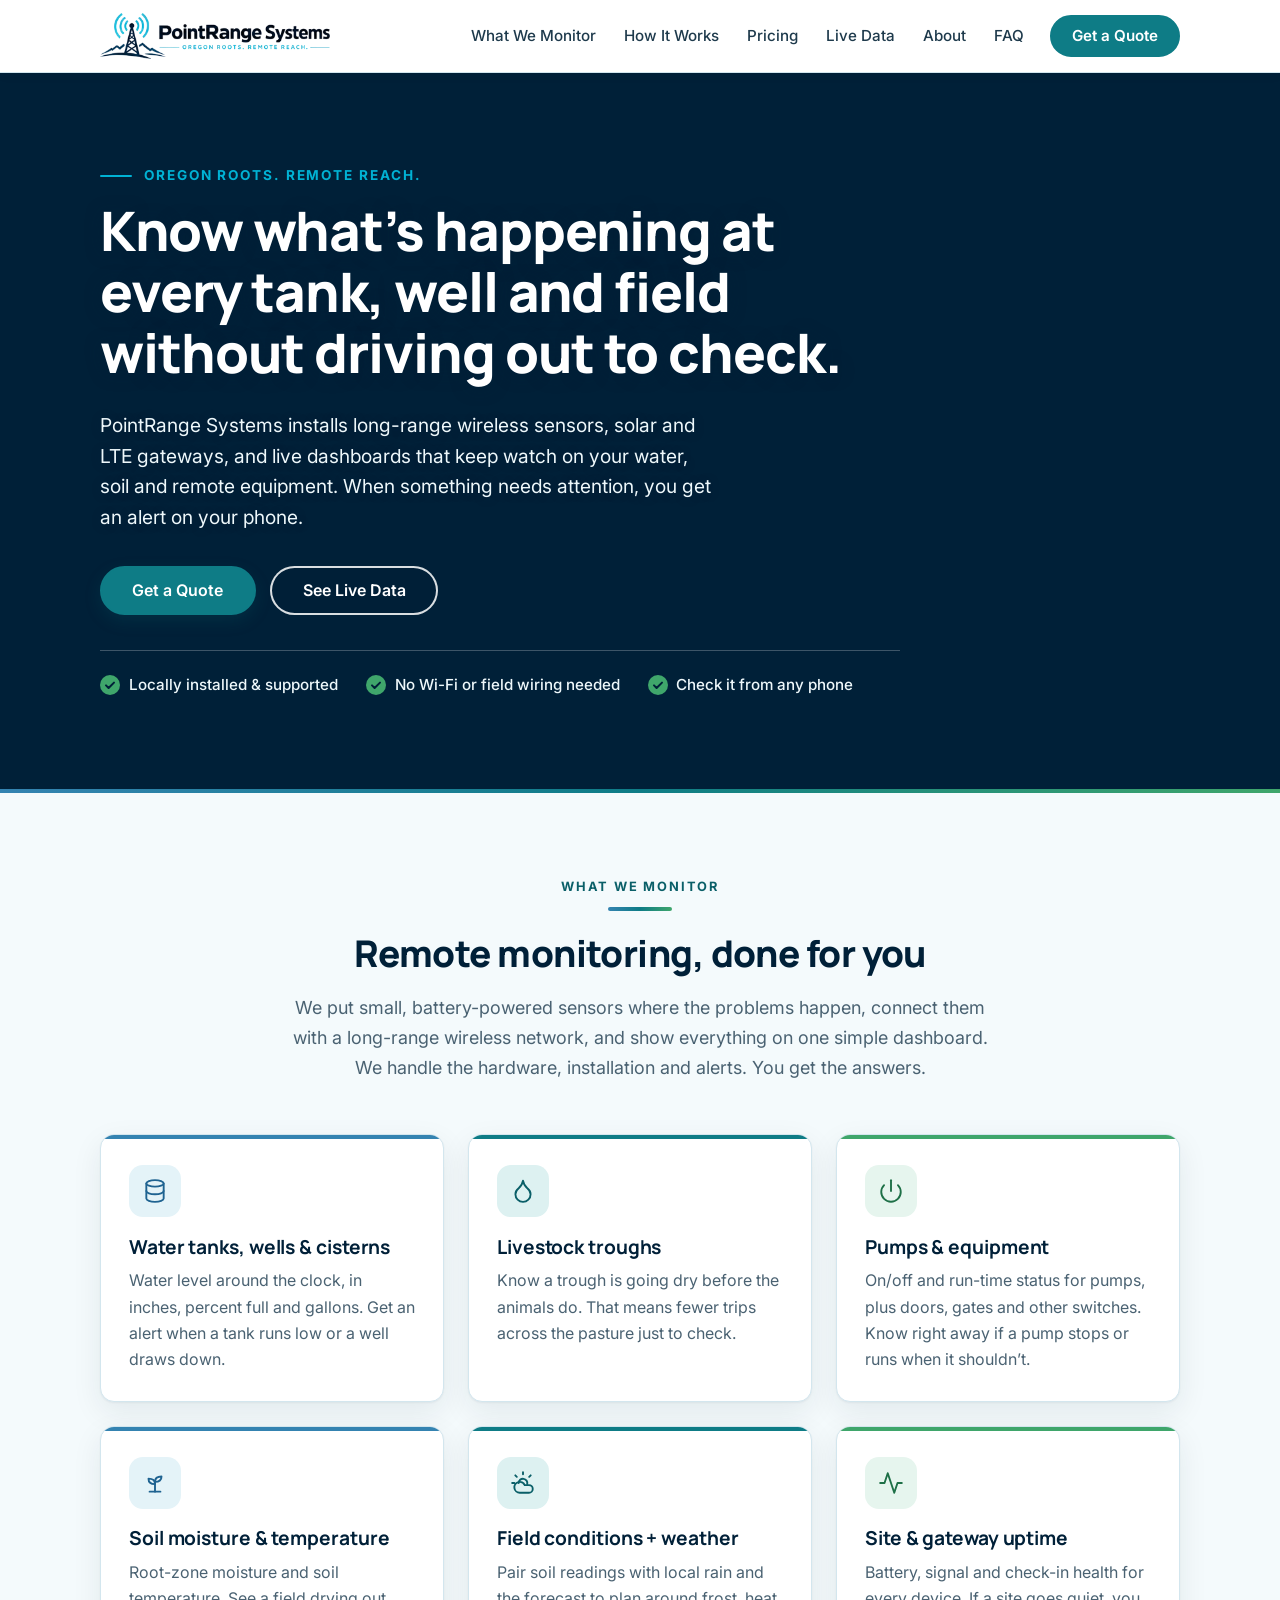
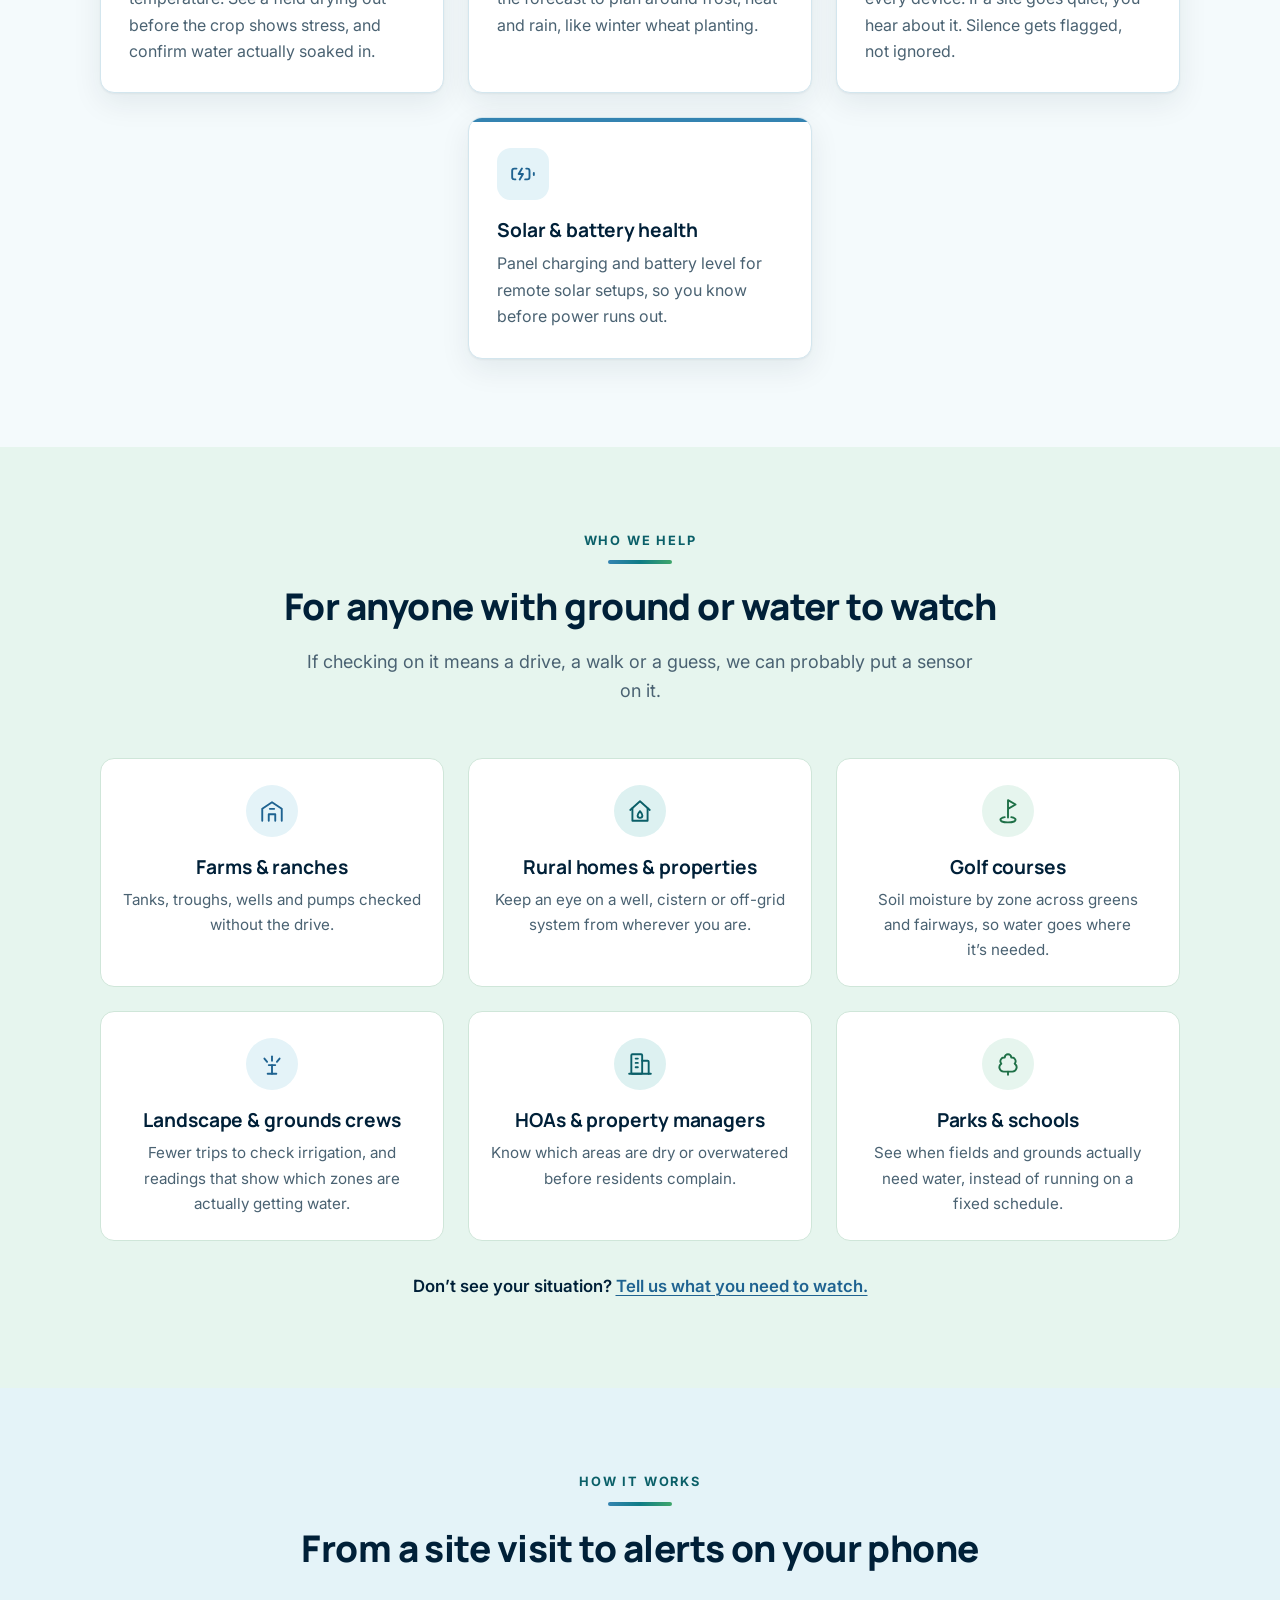
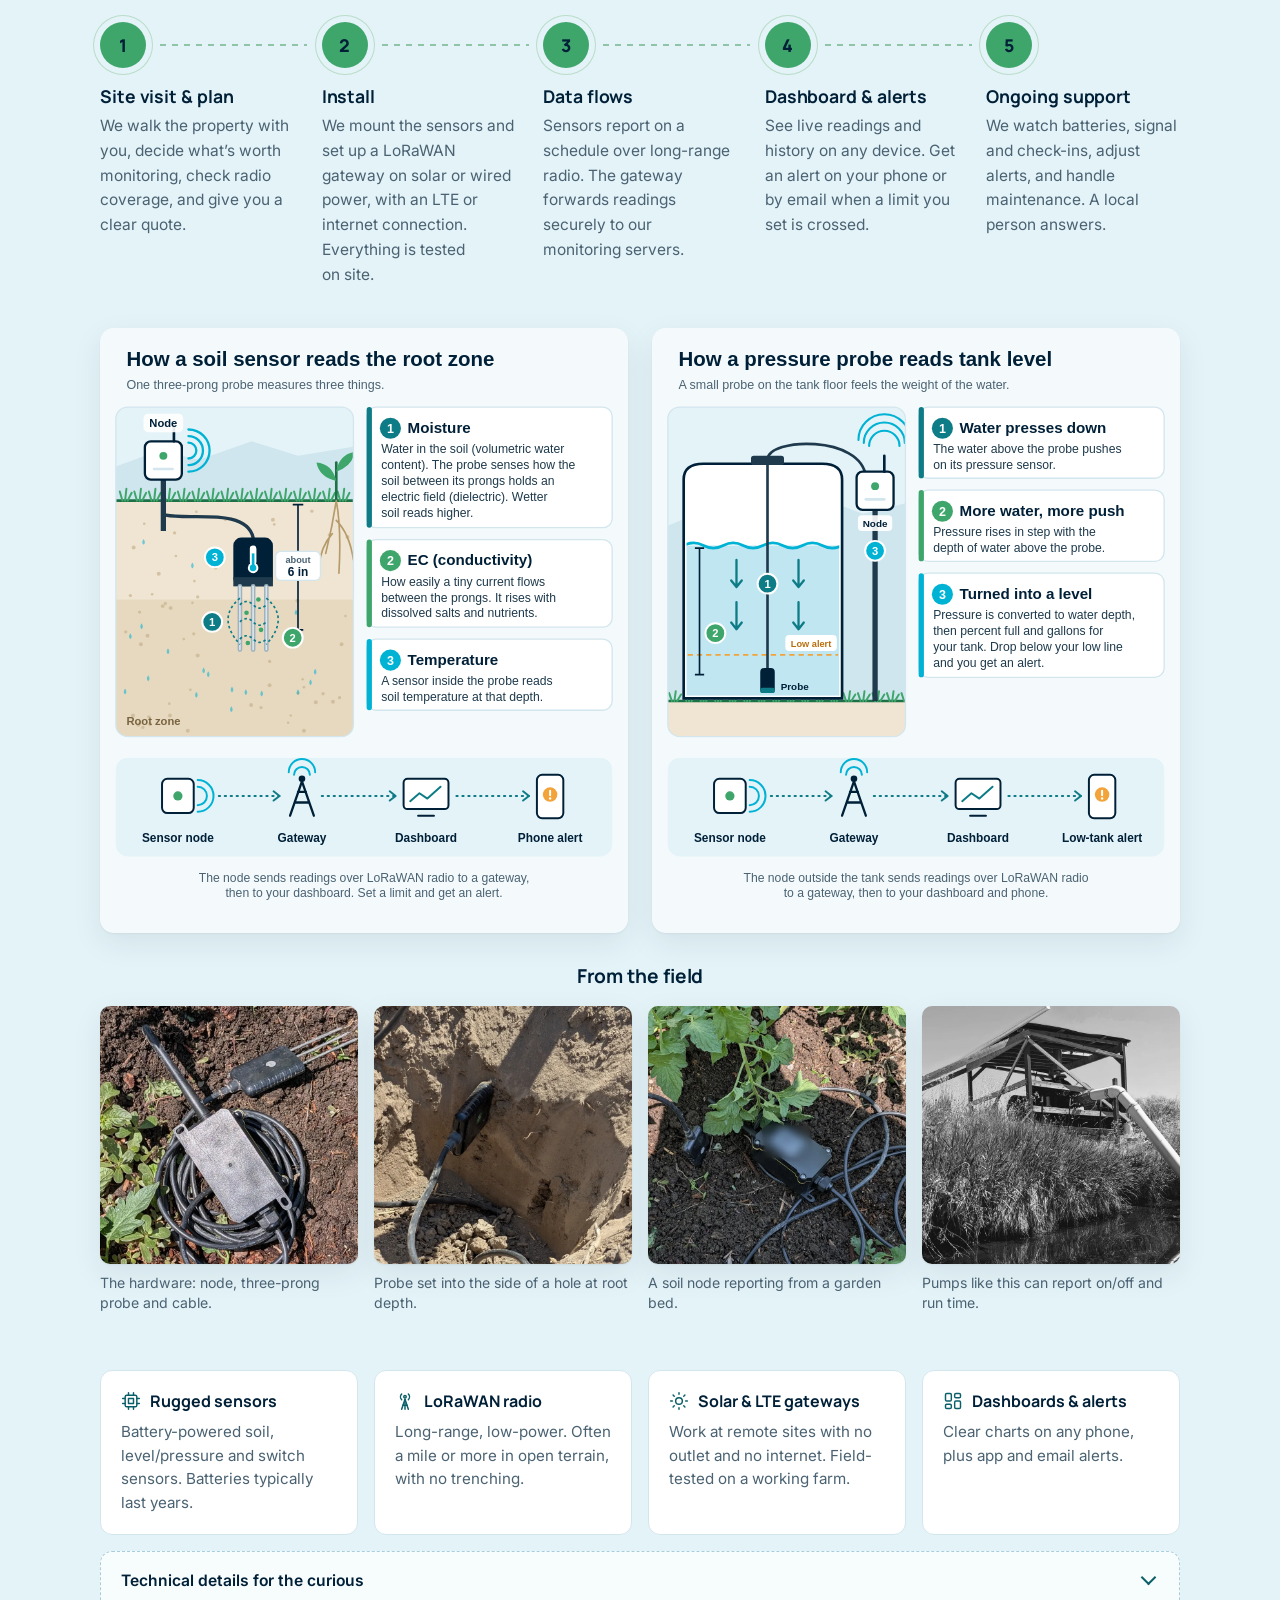
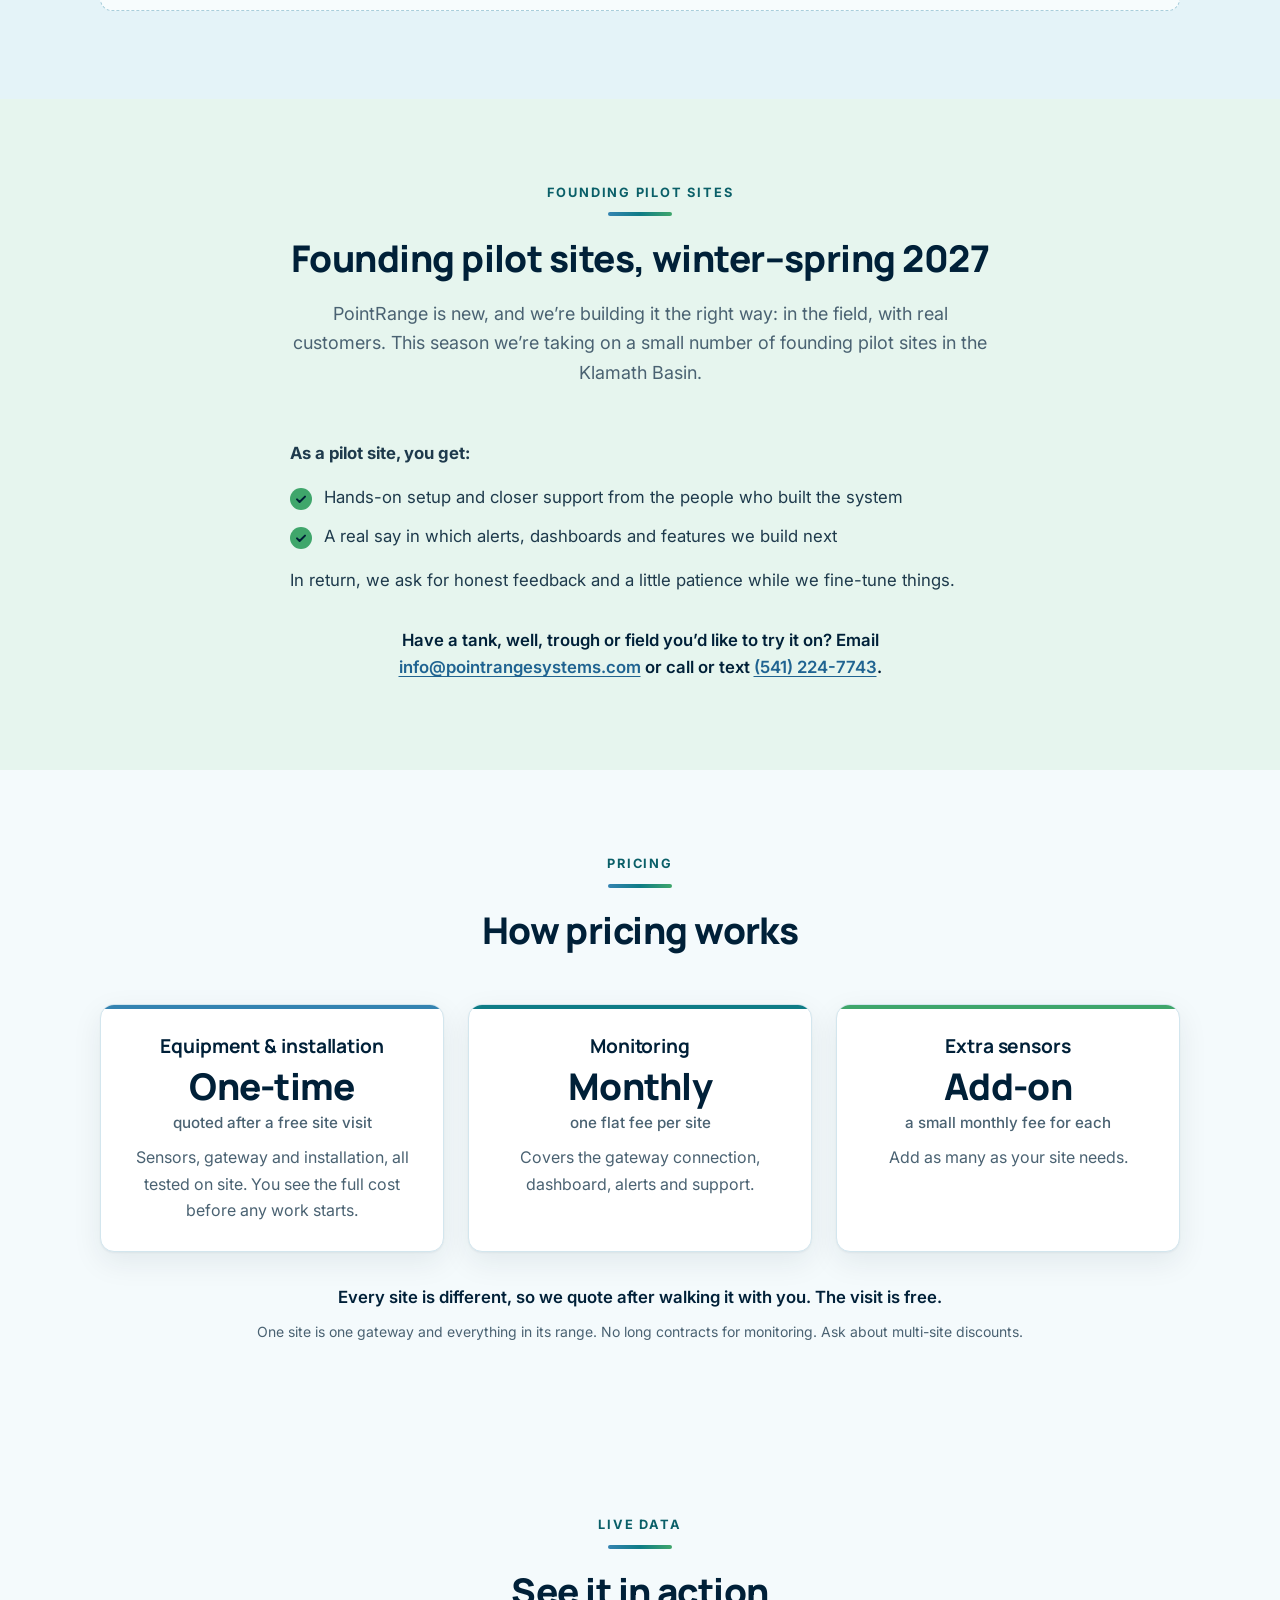
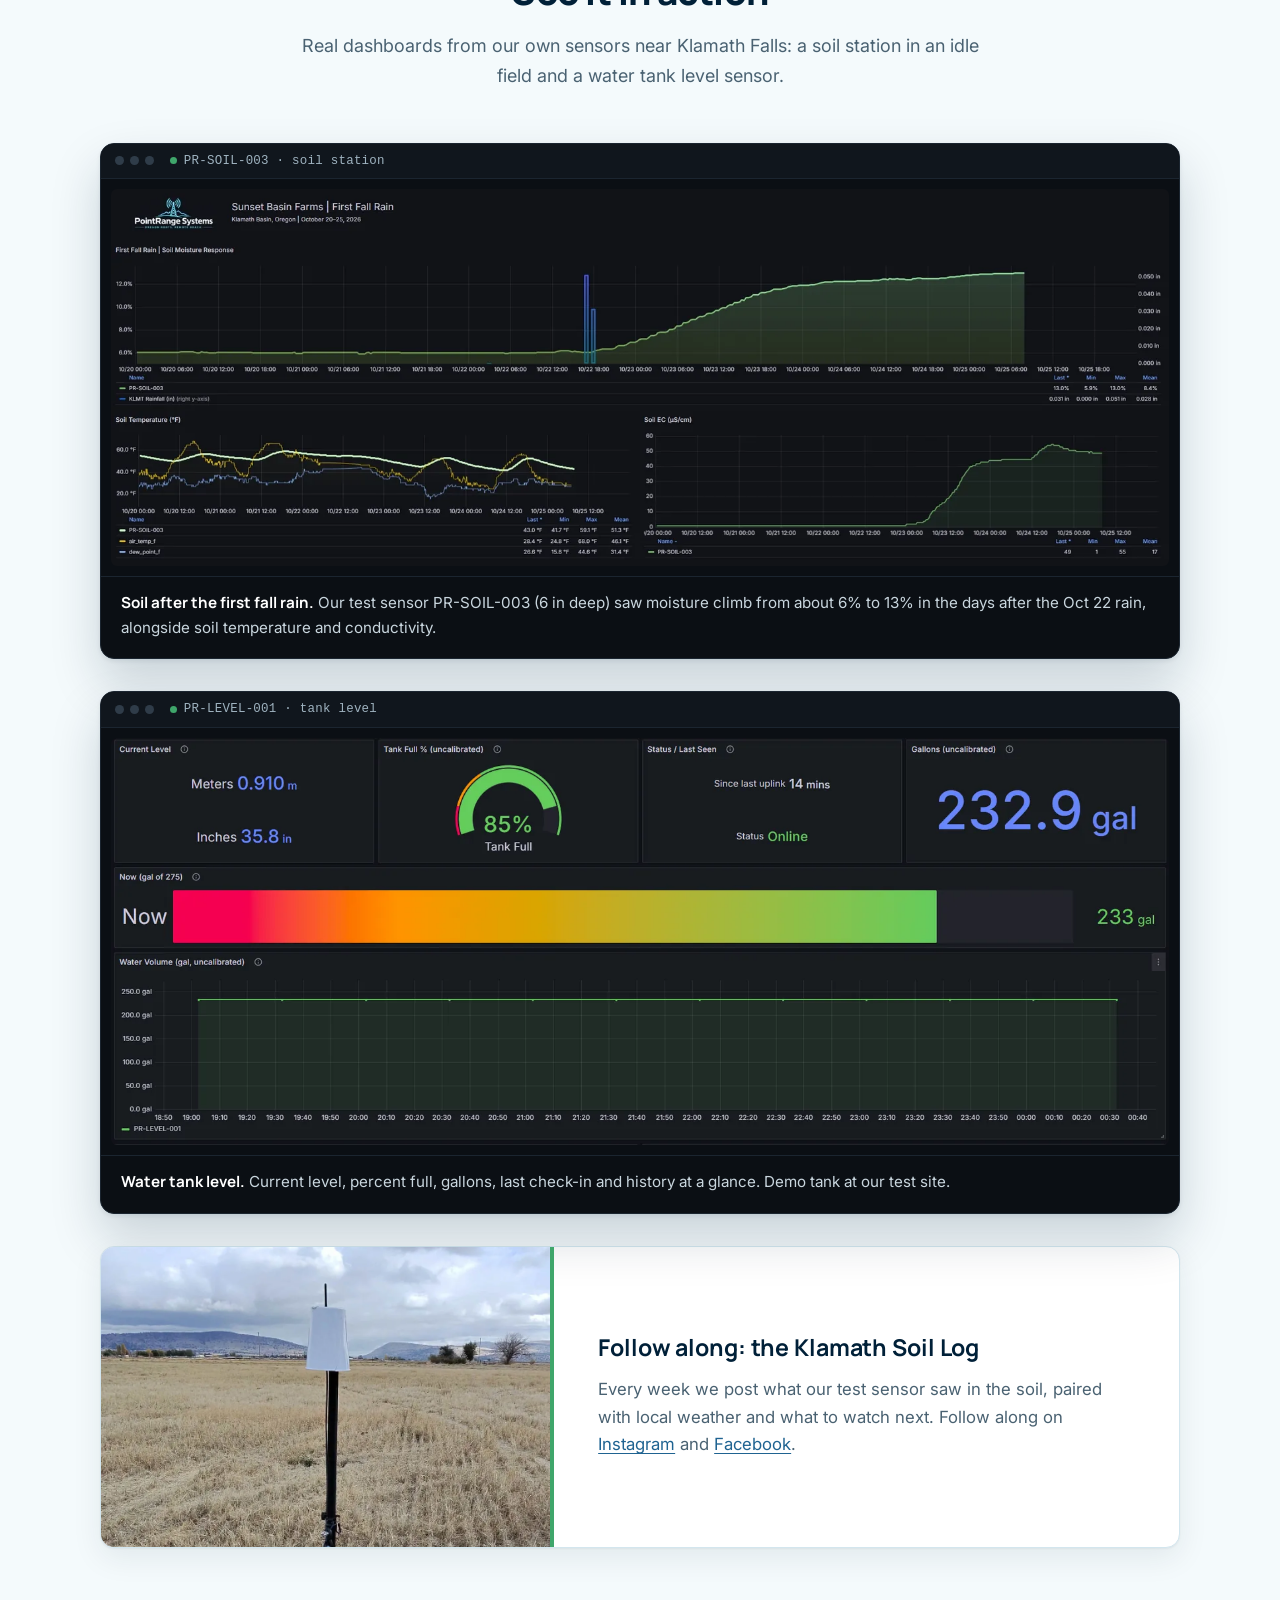
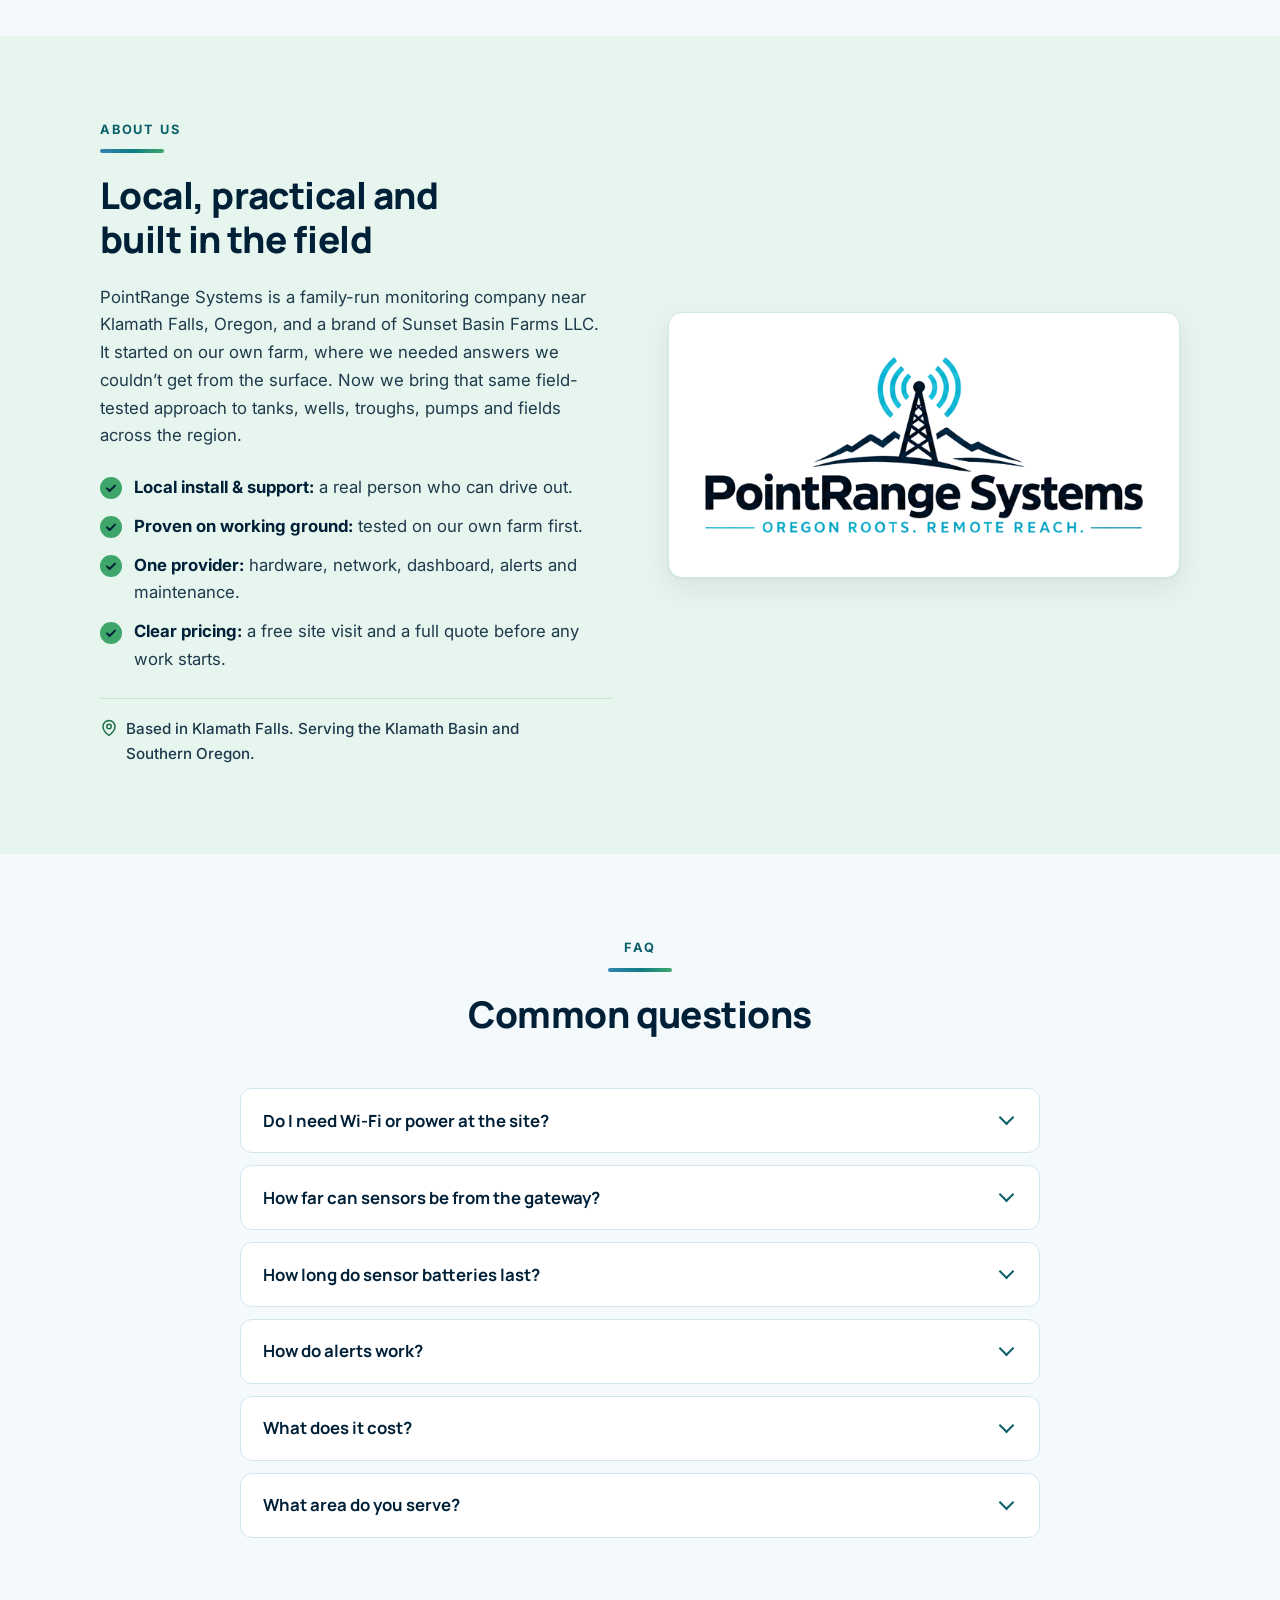
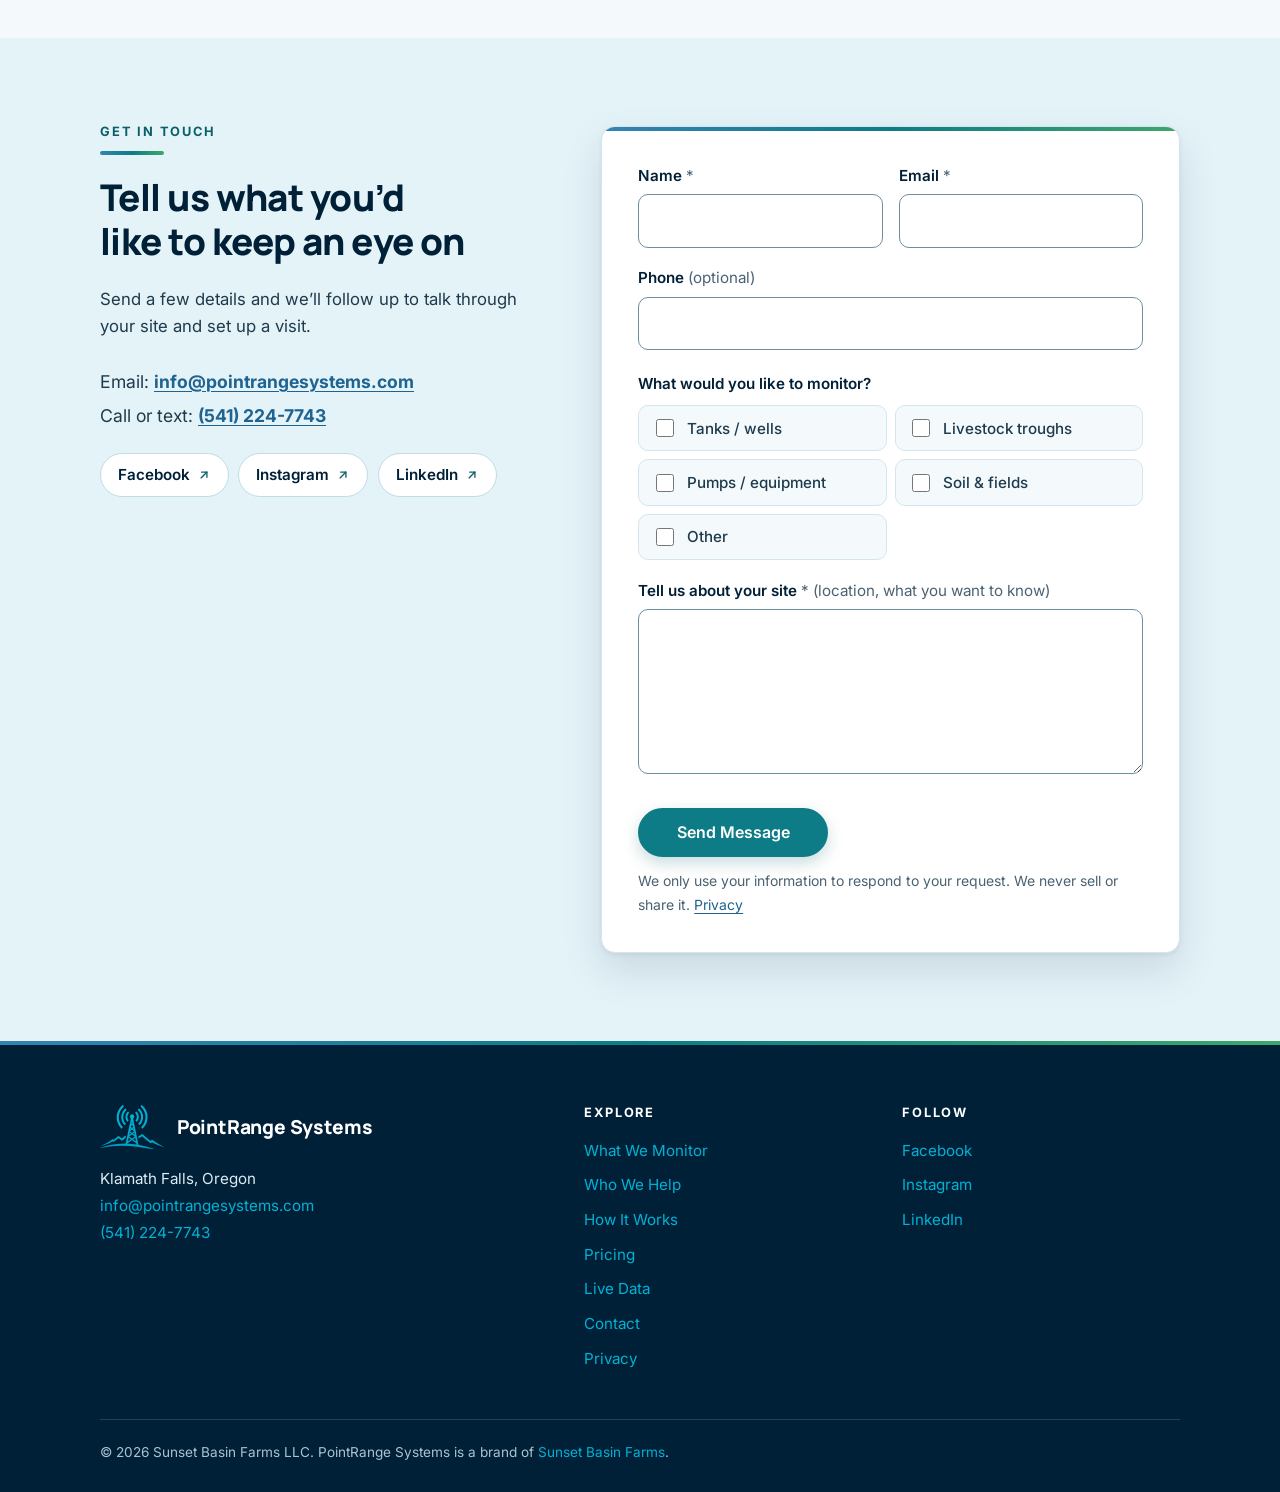
==== commit 5936ed11: "Add files via upload Adding Pilot Section" ====
--- a/index.html
+++ b/index.html
@@ -196,6 +196,27 @@
   </div>
 </section>
 
+<!-- PILOT -->
+<section id="pilot" class="band-sea">
+  <div class="wrap">
+    <div class="section-head center">
+      <span class="eyebrow">Founding Pilot Sites</span>
+      <div class="accent-bar"></div>
+      <h2>Founding pilot sites, winter&ndash;spring 2027</h2>
+      <p class="lead">PointRange is new, and we&rsquo;re building it the right way: in the field, with real customers. This season we&rsquo;re taking on a small number of founding pilot sites in the Klamath Basin.</p>
+    </div>
+    <div class="pilot-body" style="max-width:700px;margin:0 auto">
+      <p><strong>As a pilot site, you get:</strong></p>
+      <ul class="why-list" style="margin:.5rem 0 1rem">
+        <li>Hands-on setup and closer support from the people who built the system</li>
+        <li>A real say in which alerts, dashboards and features we build next</li>
+      </ul>
+      <p>In return, we ask for honest feedback and a little patience while we fine-tune things.</p>
+      <p class="price-note">Have a tank, well, trough or field you&rsquo;d like to try it on? Email <a href="mailto:info@pointrangesystems.com">info@pointrangesystems.com</a> or call or text <a href="tel:+15412247743">(541) 224-7743</a>.</p>
+    </div>
+  </div>
+</section>
+
 <!-- PRICING -->
 <section id="pricing">
   <div class="wrap">
@@ -279,7 +300,7 @@
       <details><summary>How long do sensor batteries last?</summary><p>Typically years, depending on how often a sensor reports. We monitor battery levels and replace them before they run out.</p></details>
       <details><summary>How do alerts work?</summary><p>We set limits with you, like a tank below 30%, a pump that stopped, or a sensor that hasn&rsquo;t checked in. When one is crossed, you get an alert on your phone and/or by email.</p></details>
       <details><summary>What does it cost?</summary><p>There are two parts. Equipment and installation are a one-time cost. Monitoring is one flat monthly fee per site that covers the gateway connection, dashboard, alerts and support, with a small monthly add-on for each extra sensor. Every site is different, so we give you a clear quote after a free site visit.</p></details>
-      <details><summary>What area do you serve?</summary><p>The Klamath Basin and Southern Oregon, including Lakeview and Medford. Farther out? Ask anyway.</p></details>
+      <details><summary>What area do you serve?</summary><p>Pilot sites in the Klamath Basin for now. Farther out? Ask anyway.</p></details>
     </div>
   </div>
 </section>
--- a/css/styles.css
+++ b/css/styles.css
@@ -494,3 +494,42 @@
 .field-grid img { display: block; width: 100%; height: auto; aspect-ratio: 1 / 1; object-fit: cover; border-radius: var(--radius-sm); box-shadow: var(--shadow); }
 .field-grid figcaption { margin-top: .55rem; font-size: .88rem; line-height: 1.45; color: var(--muted); }
 @media (max-width: 700px) { .field-grid { grid-template-columns: 1fr 1fr; gap: .8rem; } .field-grid figcaption { font-size: .82rem; } }
+
+/* ---------- Nav: keep 6 links on one line on narrow desktops ---------- */
+.nav-links a { white-space: nowrap; }
+@media (min-width: 901px) and (max-width: 1040px) {
+  .logo img { height: 40px; }
+  .nav-links a:not(.btn) { padding: .55rem .5rem; font-size: .9rem; }
+  .nav-links .btn { margin-left: .3rem; padding-inline: 1rem; font-size: .9rem; }
+}
+
+/* ---------- What We Monitor: centre a lone last card ---------- */
+@media (min-width: 901px) { .g3 > .card:last-child:nth-child(3n+1) { grid-column: 2; } }
+
+/* ---------- Who We Help: centred rows of cards ---------- */
+.who-grid { display: flex; flex-wrap: wrap; justify-content: center; }
+.who-grid .card { flex: 0 1 calc((100% - 3rem) / 3); }
+@media (max-width: 900px) { .who-grid .card { flex-basis: calc((100% - 1.5rem) / 2); } }
+/* Lighter, centred tiles so this section doesn't repeat the What We Monitor cards */
+.who-grid .card { padding: 26px 20px 24px; text-align: center; box-shadow: none; border-color: #CFE6D9; }
+.who-grid .card::before { display: none; }
+.who-grid .card:hover { box-shadow: var(--shadow); }
+.who-grid .card .icon { margin-inline: auto; border-radius: 50%; }
+.who-grid .card p { font-size: .95rem; }
+@media (max-width: 640px) {
+  /* Two compact columns on phones instead of six stacked cards */
+  .who-grid .card { display: block; flex-basis: calc((100% - 1rem) / 2); padding: 18px 12px 16px; }
+  .who-grid .card .icon { margin: 0 auto .7rem; }
+  .who-grid .card h3 { font-size: 1rem; }
+  .who-grid .card p { margin-top: .35rem; font-size: .9rem; line-height: 1.5; }
+}
+.who-cta { margin: 2rem 0 0; text-align: center; font-weight: 600; color: var(--navy); }
+
+/* ---------- Pricing ---------- */
+.card.price-card { display: block; text-align: center; }
+.card .price { margin: .1rem 0 .7rem; font: 800 2.3rem/1.1 var(--head); letter-spacing: -.02em; color: var(--navy); }
+.card .price span { display: block; margin-top: .4rem; font: 500 .95rem/1.3 var(--body); letter-spacing: 0; color: var(--muted); }
+.price-note { max-width: 700px; margin: 2rem auto 0; text-align: center; font-weight: 600; color: var(--navy); }
+#pricing .micro { margin-top: .5rem; }
+@media (max-width: 900px) { #pricing .g3 { grid-template-columns: 1fr; max-width: 520px; margin-inline: auto; } }
+@media (max-width: 640px) { .card.price-card h3 { margin-bottom: .45em; } .card.price-card p { margin-top: 0; } .card .price { font-size: 2rem; margin-bottom: .6rem; } }
